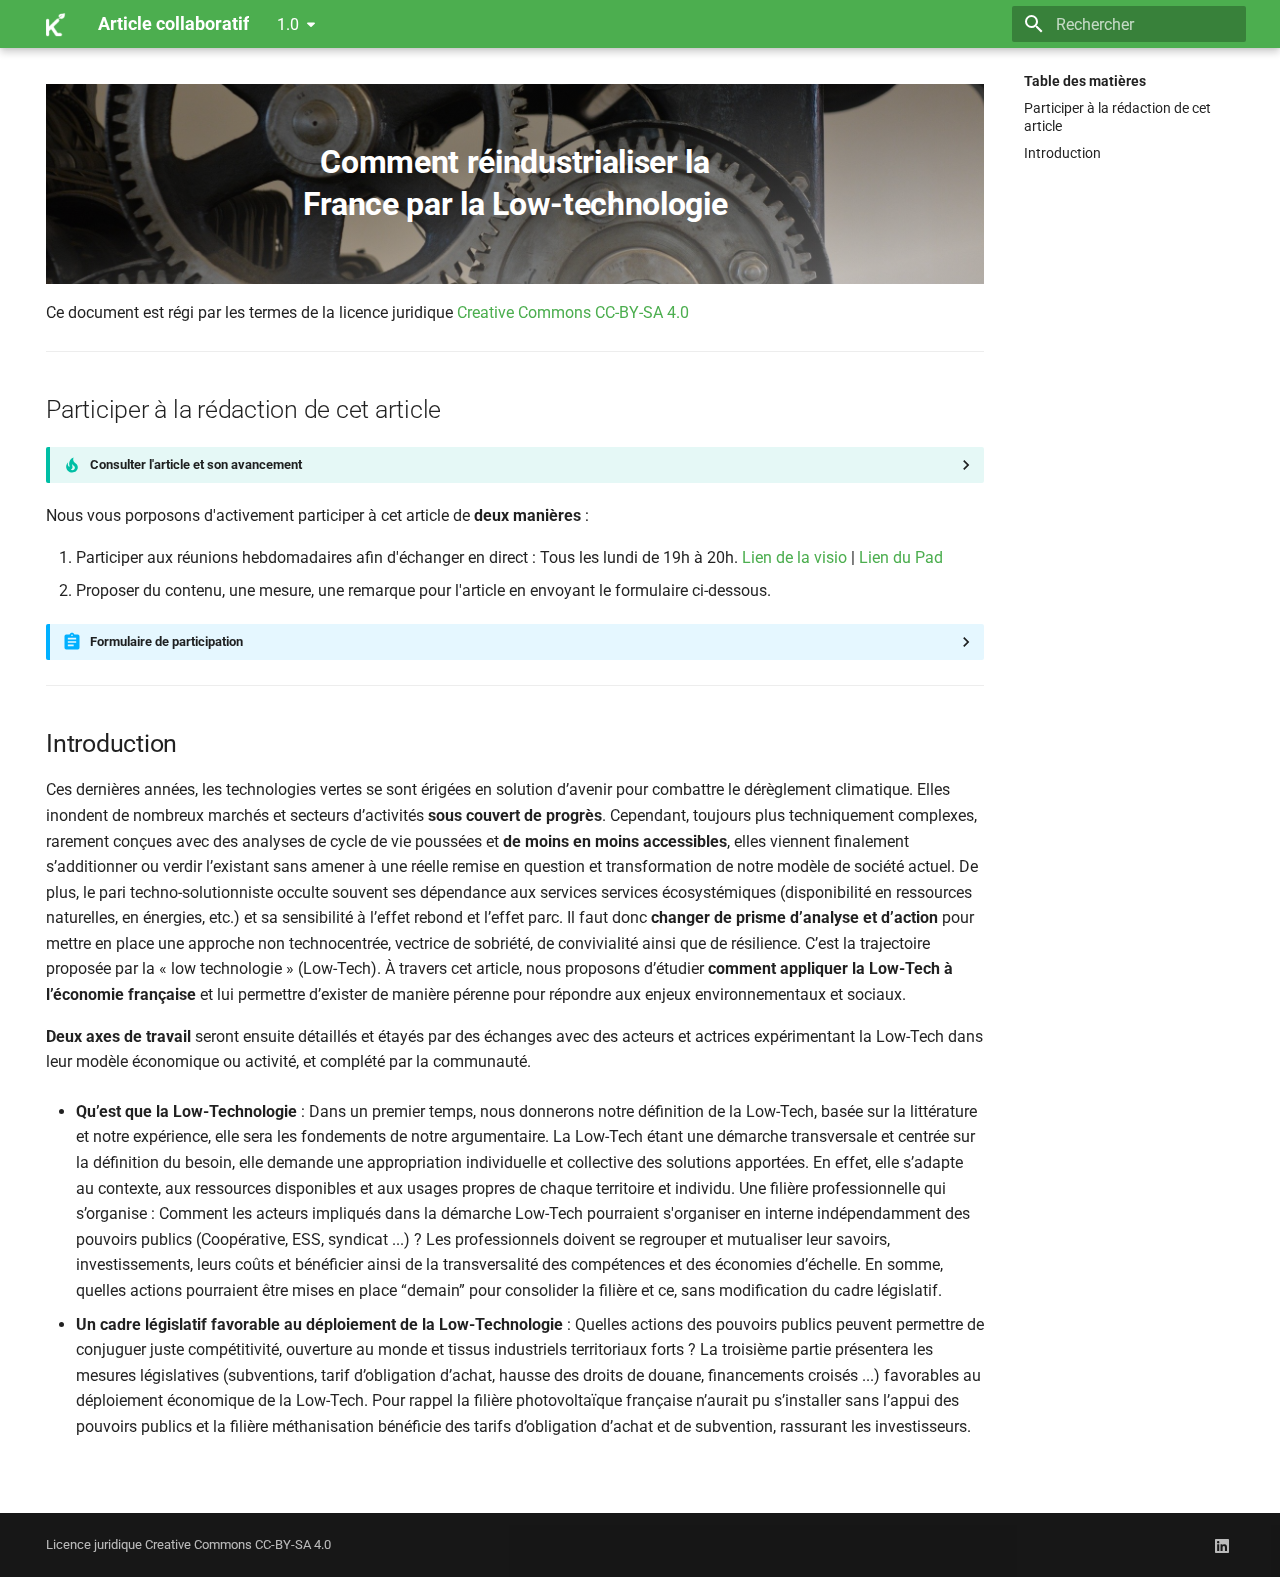
==== 1.0/index.html @ b2feeac0 "Deployed af29f4a to 1.0 with MkDocs 1.3.0 and mike 1.1.2" ====
<!doctype html>
<html lang="fr" class="no-js">
  <head>
    
      <meta charset="utf-8">
      <meta name="viewport" content="width=device-width,initial-scale=1">
      
        <meta name="description" content="(Description du site)">
      
      
        <meta name="author" content="Konsilion Ingénieres">
      
      
      <link rel="icon" href="https://konsilion.fr/wp/wp-content/uploads/2022/03/Logo_Konsilion_1.png">
      <meta name="generator" content="mkdocs-1.3.0, mkdocs-material-8.4.0">
    
    
      
        <title>Article collaboratif</title>
      
    
    
      <link rel="stylesheet" href="assets/stylesheets/main.69437709.min.css">
      
        
        <link rel="stylesheet" href="assets/stylesheets/palette.cbb835fc.min.css">
        
          
          
          <meta name="theme-color" content="#4cae4f">
        
      
      
    
    
    
      
        
        
        <link rel="preconnect" href="https://fonts.gstatic.com" crossorigin>
        <link rel="stylesheet" href="https://fonts.googleapis.com/css?family=Roboto:300,300i,400,400i,700,700i%7CRoboto+Mono:400,400i,700,700i&display=fallback">
        <style>:root{--md-text-font:"Roboto";--md-code-font:"Roboto Mono"}</style>
      
    
    
      <link rel="stylesheet" href="_css/extra.css">
    
    <script>__md_scope=new URL(".",location),__md_hash=e=>[...e].reduce((e,_)=>(e<<5)-e+_.charCodeAt(0),0),__md_get=(e,_=localStorage,t=__md_scope)=>JSON.parse(_.getItem(t.pathname+"."+e)),__md_set=(e,_,t=localStorage,a=__md_scope)=>{try{t.setItem(a.pathname+"."+e,JSON.stringify(_))}catch(e){}}</script>
    
      

    
    
  </head>
  
  
    
    
    
    
    
    <body dir="ltr" data-md-color-scheme="default" data-md-color-primary="green" data-md-color-accent="blue,">
  
    
    
    <input class="md-toggle" data-md-toggle="drawer" type="checkbox" id="__drawer" autocomplete="off">
    <input class="md-toggle" data-md-toggle="search" type="checkbox" id="__search" autocomplete="off">
    <label class="md-overlay" for="__drawer"></label>
    <div data-md-component="skip">
      
        
        <a href="#participer-a-la-redaction-de-cet-article" class="md-skip">
          Aller au contenu
        </a>
      
    </div>
    <div data-md-component="announce">
      
    </div>
    
      <div data-md-component="outdated" hidden>
        
      </div>
    
    
      

<header class="md-header" data-md-component="header">
  <nav class="md-header__inner md-grid" aria-label="En-tête">
    <a href="." title="Article collaboratif" class="md-header__button md-logo" aria-label="Article collaboratif" data-md-component="logo">
      
  <img src="logo.png" alt="logo">

    </a>
    <label class="md-header__button md-icon" for="__drawer">
      <svg xmlns="http://www.w3.org/2000/svg" viewBox="0 0 24 24"><path d="M3 6h18v2H3V6m0 5h18v2H3v-2m0 5h18v2H3v-2Z"/></svg>
    </label>
    <div class="md-header__title" data-md-component="header-title">
      <div class="md-header__ellipsis">
        <div class="md-header__topic">
          <span class="md-ellipsis">
            Article collaboratif
          </span>
        </div>
        <div class="md-header__topic" data-md-component="header-topic">
          <span class="md-ellipsis">
            
              Accueil
            
          </span>
        </div>
      </div>
    </div>
    
    
    
      <label class="md-header__button md-icon" for="__search">
        <svg xmlns="http://www.w3.org/2000/svg" viewBox="0 0 24 24"><path d="M9.5 3A6.5 6.5 0 0 1 16 9.5c0 1.61-.59 3.09-1.56 4.23l.27.27h.79l5 5-1.5 1.5-5-5v-.79l-.27-.27A6.516 6.516 0 0 1 9.5 16 6.5 6.5 0 0 1 3 9.5 6.5 6.5 0 0 1 9.5 3m0 2C7 5 5 7 5 9.5S7 14 9.5 14 14 12 14 9.5 12 5 9.5 5Z"/></svg>
      </label>
      <div class="md-search" data-md-component="search" role="dialog">
  <label class="md-search__overlay" for="__search"></label>
  <div class="md-search__inner" role="search">
    <form class="md-search__form" name="search">
      <input type="text" class="md-search__input" name="query" aria-label="Rechercher" placeholder="Rechercher" autocapitalize="off" autocorrect="off" autocomplete="off" spellcheck="false" data-md-component="search-query" required>
      <label class="md-search__icon md-icon" for="__search">
        <svg xmlns="http://www.w3.org/2000/svg" viewBox="0 0 24 24"><path d="M9.5 3A6.5 6.5 0 0 1 16 9.5c0 1.61-.59 3.09-1.56 4.23l.27.27h.79l5 5-1.5 1.5-5-5v-.79l-.27-.27A6.516 6.516 0 0 1 9.5 16 6.5 6.5 0 0 1 3 9.5 6.5 6.5 0 0 1 9.5 3m0 2C7 5 5 7 5 9.5S7 14 9.5 14 14 12 14 9.5 12 5 9.5 5Z"/></svg>
        <svg xmlns="http://www.w3.org/2000/svg" viewBox="0 0 24 24"><path d="M20 11v2H8l5.5 5.5-1.42 1.42L4.16 12l7.92-7.92L13.5 5.5 8 11h12Z"/></svg>
      </label>
      <nav class="md-search__options" aria-label="Search">
        
          <a href="javascript:void(0)" class="md-search__icon md-icon" aria-label="Share" data-clipboard data-clipboard-text="" data-md-component="search-share" tabindex="-1">
            <svg xmlns="http://www.w3.org/2000/svg" viewBox="0 0 24 24"><path d="M18 16.08c-.76 0-1.44.3-1.96.77L8.91 12.7c.05-.23.09-.46.09-.7 0-.24-.04-.47-.09-.7l7.05-4.11c.54.5 1.25.81 2.04.81a3 3 0 0 0 3-3 3 3 0 0 0-3-3 3 3 0 0 0-3 3c0 .24.04.47.09.7L8.04 9.81C7.5 9.31 6.79 9 6 9a3 3 0 0 0-3 3 3 3 0 0 0 3 3c.79 0 1.5-.31 2.04-.81l7.12 4.15c-.05.21-.08.43-.08.66 0 1.61 1.31 2.91 2.92 2.91 1.61 0 2.92-1.3 2.92-2.91A2.92 2.92 0 0 0 18 16.08Z"/></svg>
          </a>
        
        <button type="reset" class="md-search__icon md-icon" aria-label="Effacer" tabindex="-1">
          <svg xmlns="http://www.w3.org/2000/svg" viewBox="0 0 24 24"><path d="M19 6.41 17.59 5 12 10.59 6.41 5 5 6.41 10.59 12 5 17.59 6.41 19 12 13.41 17.59 19 19 17.59 13.41 12 19 6.41Z"/></svg>
        </button>
      </nav>
      
        <div class="md-search__suggest" data-md-component="search-suggest"></div>
      
    </form>
    <div class="md-search__output">
      <div class="md-search__scrollwrap" data-md-scrollfix>
        <div class="md-search-result" data-md-component="search-result">
          <div class="md-search-result__meta">
            Initialisation de la recherche
          </div>
          <ol class="md-search-result__list"></ol>
        </div>
      </div>
    </div>
  </div>
</div>
    
    
  </nav>
  
</header>
    
    <div class="md-container" data-md-component="container">
      
      
        
          
        
      
      <main class="md-main" data-md-component="main">
        <div class="md-main__inner md-grid">
          
            
              
                
              
              <div class="md-sidebar md-sidebar--primary" data-md-component="sidebar" data-md-type="navigation" hidden>
                <div class="md-sidebar__scrollwrap">
                  <div class="md-sidebar__inner">
                    


<nav class="md-nav md-nav--primary" aria-label="Navigation" data-md-level="0">
  <label class="md-nav__title" for="__drawer">
    <a href="." title="Article collaboratif" class="md-nav__button md-logo" aria-label="Article collaboratif" data-md-component="logo">
      
  <img src="logo.png" alt="logo">

    </a>
    Article collaboratif
  </label>
  
  <ul class="md-nav__list" data-md-scrollfix>
    
      
      
      

  
  
    
  
  
    <li class="md-nav__item md-nav__item--active">
      
      <input class="md-nav__toggle md-toggle" data-md-toggle="toc" type="checkbox" id="__toc">
      
      
      
        <label class="md-nav__link md-nav__link--active" for="__toc">
          Accueil
          <span class="md-nav__icon md-icon"></span>
        </label>
      
      <a href="." class="md-nav__link md-nav__link--active">
        Accueil
      </a>
      
        

<nav class="md-nav md-nav--secondary" aria-label="Table des matières">
  
  
  
  
    <label class="md-nav__title" for="__toc">
      <span class="md-nav__icon md-icon"></span>
      Table des matières
    </label>
    <ul class="md-nav__list" data-md-component="toc" data-md-scrollfix>
      
        <li class="md-nav__item">
  <a href="#participer-a-la-redaction-de-cet-article" class="md-nav__link">
    Participer à la rédaction de cet article
  </a>
  
</li>
      
        <li class="md-nav__item">
  <a href="#introduction" class="md-nav__link">
    Introduction
  </a>
  
</li>
      
    </ul>
  
</nav>
      
    </li>
  

    
  </ul>
</nav>
                  </div>
                </div>
              </div>
            
            
              
                
              
              <div class="md-sidebar md-sidebar--secondary" data-md-component="sidebar" data-md-type="toc" >
                <div class="md-sidebar__scrollwrap">
                  <div class="md-sidebar__inner">
                    

<nav class="md-nav md-nav--secondary" aria-label="Table des matières">
  
  
  
  
    <label class="md-nav__title" for="__toc">
      <span class="md-nav__icon md-icon"></span>
      Table des matières
    </label>
    <ul class="md-nav__list" data-md-component="toc" data-md-scrollfix>
      
        <li class="md-nav__item">
  <a href="#participer-a-la-redaction-de-cet-article" class="md-nav__link">
    Participer à la rédaction de cet article
  </a>
  
</li>
      
        <li class="md-nav__item">
  <a href="#introduction" class="md-nav__link">
    Introduction
  </a>
  
</li>
      
    </ul>
  
</nav>
                  </div>
                </div>
              </div>
            
          
          <div class="md-content" data-md-component="content">
            <article class="md-content__inner md-typeset">
              
                


<p><html></p>
<div class="banner">
  <div>
    <h1>Comment réindustrialiser la France par la Low-technologie</h1>
  </div>  
</div>
<p></html></p>
<p>Ce document est régi par les termes de la licence juridique <a href="https://creativecommons.org/licenses/by-sa/4.0/deed.fr">Creative Commons CC-BY-SA 4.0</a></p>
<hr />
<h2 id="participer-a-la-redaction-de-cet-article">Participer à la rédaction de cet article<a class="headerlink" href="#participer-a-la-redaction-de-cet-article" title="Permanent link">&para;</a></h2>
<details class="tip">
<summary>Consulter l'article et son avancement</summary>
<p><iframe width="100%" height="550" frameBorder="0" src="https://pad.lescommuns.org/s/ArticleCollaboratif_Low-tech" loading="lazy"></iframe></p>
</details>
<p>Nous vous porposons d'activement participer à cet article de <strong>deux manières</strong> :</p>
<ol>
<li>Participer aux réunions hebdomadaires afin d'échanger en direct : Tous les lundi de 19h à 20h. <a href="https://meet.jit.si/ReunionHebdomadaireLow-tech">Lien de la visio</a>  |  <a href="https://meet.jit.si/ReunionHebdomadaireLow-tech">Lien du Pad</a></li>
<li>Proposer du contenu, une mesure, une remarque pour l'article en envoyant le formulaire ci-dessous.</li>
</ol>
<details class="abstract">
<summary>Formulaire de participation</summary>
<p><html>
<head>
<link rel="stylesheet" href="../_css/index.css" />
</head></p>
<p><body>
<div class="container"> <br />
        <form id="survey-form" action="https://formspree.io/f/xnqrqwpo" method="POST"><br />
            <div class="form-group">
                <label id="name-label" for="name">
                    Prénom et NOM
                </label>
                <input type="text" name="name" id="name" class="form-control" placeholder=""/>
            </div>
            <div class="form-group">
                <label id="email-label" for="email">
                    Email *
                </label>
                <input type="email" name="email" id="email" class="form-control" placeholder="" required/>
            </div>
            <div class="form-group">
                <p>
                    Quel est le sujet de votre contact ? *
                </p>
                <select id="most-like" name="mostLike" class="form-control" required>
                    <option disabled selected value>
                        Liste des choix :
                    </option>
                    <option value="partie1">
                        Partie 1 - Constats et introduction
                    </option>
                    <option value="partie2">
                        Partie 2 - La low-technologie
                    </option>
                    <option value="partie3">
                        Partie 3 - Mesures legislatives
                    </option>
                    <option value="autre">
                        Autres
                    </option>
                </select>
            </div>
            <div class="form-group">
                <p>
                    Quel message à nous délivrer ? * 😀
                </p>
                <textarea id="comments" class="input-textarea" name="comment" placeholder="Écrire ici ..."></textarea>
            </div>
            <div class="form-group">
            <p>
                Accepter vous que vos données soient stockées et utilisées le temps de la rédaction de l'article, afin que l'on puisse vous répondre par exemple. Par la suite elles seront supprimées.
            </p>
            <label>
                <input name="user-recommend" value="definitely" type="radio" class="input-radio" checked />
                Oui
            </label>
            <label>
                <input name="user-recommend" value="maybe" type="radio" class="input-radio" />
                Oui, mais je ne souahite pas être contacté.
            </label>
        </div>
            <div class="form-group">
                <button type="submit" id="submit" class="submit-button">
                    Envoyer
                </button>
            </div>
        </form>
    </div>
    </body>
</html><br><br></p>
</details>
<hr />
<h2 id="introduction"><strong>Introduction</strong><a class="headerlink" href="#introduction" title="Permanent link">&para;</a></h2>
<p>Ces dernières années, les technologies vertes se sont érigées en solution d’avenir pour combattre le
dérèglement climatique. Elles inondent de nombreux marchés et secteurs d’activités <strong>sous couvert de progrès</strong>.
Cependant, toujours plus techniquement complexes, rarement conçues avec des analyses de cycle de vie
poussées et <strong>de moins en moins accessibles</strong>, elles viennent finalement s’additionner ou verdir l’existant sans
amener à une réelle remise en question et transformation de notre modèle de société actuel. De plus, le pari
techno-solutionniste occulte souvent ses dépendance aux services services écosystémiques (disponibilité en ressources naturelles, en
énergies, etc.) et sa sensibilité à l’effet rebond et l’effet parc.
Il faut donc <strong>changer de prisme d’analyse et d’action</strong> pour mettre en place une approche non
technocentrée, vectrice de sobriété, de convivialité ainsi que de résilience. C’est la trajectoire proposée par la
« low technologie » (Low-Tech). À travers cet article, nous proposons d’étudier <strong>comment appliquer la Low-Tech à
l’économie française</strong> et lui permettre d’exister de manière pérenne pour répondre aux enjeux environnementaux
et sociaux.</p>
<p><strong>Deux axes de travail</strong> seront ensuite détaillés et étayés par des échanges avec des acteurs et
actrices expérimentant la Low-Tech dans leur modèle économique ou activité, et complété par la communauté.</p>
<ul>
<li>
<p><strong>Qu’est que la Low-Technologie</strong> : Dans un premier temps, nous donnerons notre définition de la Low-Tech, basée
sur la littérature et notre expérience, elle sera les fondements de notre argumentaire. La Low-Tech étant une
démarche transversale et centrée sur la définition du besoin, elle demande une appropriation individuelle et
collective des solutions apportées. En effet, elle s’adapte au contexte, aux ressources disponibles et aux usages
propres de chaque territoire et individu. Une filière professionnelle qui s’organise : Comment les acteurs impliqués dans la démarche Low-Tech
pourraient s'organiser en interne indépendamment des pouvoirs publics (Coopérative, ESS, syndicat ...) ? Les
professionnels doivent se regrouper et mutualiser leur savoirs, investissements, leurs coûts et bénéficier ainsi
de la transversalité des compétences et des économies d’échelle. En somme, quelles actions pourraient être
mises en place “demain” pour consolider la filière et ce, sans modification du cadre législatif.</p>
</li>
<li>
<p><strong>Un cadre législatif favorable au déploiement de la Low-Technologie</strong> : Quelles actions des pouvoirs publics peuvent
permettre de conjuguer juste compétitivité, ouverture au monde et tissus industriels territoriaux forts ? La
troisième partie présentera les mesures législatives (subventions, tarif d’obligation d’achat, hausse des droits de
douane, financements croisés ...) favorables au déploiement économique de la Low-Tech. Pour rappel la filière
photovoltaïque française n’aurait pu s’installer sans l’appui des pouvoirs publics et la filière méthanisation
bénéficie des tarifs d’obligation d’achat et de subvention, rassurant les investisseurs.</p>
</li>
</ul>
<p><br></p>
<style>
  .md-content__button {
    display: none;
  }
</style>

<style>
.banner {
    /* The image used */
    background-image: linear-gradient(to top left, rgba(200,200,200, 0.4) 10%, rgba(0,0,0, 0.4) 60%), url(./images/Engrenage.jpg);
    height: 200px;
    background-size:cover;
    position: relative;
    background-position: center;
    background-repeat: no-repeat;
    display: flex;
    align-items: center;
    justify-content: center;
    padding: 0px;
  }

.banner h1{
    color: white;
    font-weight: bold;
    position: absolute;
    text-align: center;
    top: 50%;
    left: 50%;
    transform:translate(-50%,-50%);
}


.md-main__inner {
    display: flex;
    height: 100%;
    margin-top: 0rem;
    padding-top: 0rem;
}

</style>



  


              
            </article>
            
          </div>
        </div>
        
          <a href="#" class="md-top md-icon" data-md-component="top" hidden>
            <svg xmlns="http://www.w3.org/2000/svg" viewBox="0 0 24 24"><path d="M13 20h-2V8l-5.5 5.5-1.42-1.42L12 4.16l7.92 7.92-1.42 1.42L13 8v12Z"/></svg>
            Retour en haut de la page
          </a>
        
      </main>
      
        <footer class="md-footer">
  
  <div class="md-footer-meta md-typeset">
    <div class="md-footer-meta__inner md-grid">
      <div class="md-copyright">
  
    <div class="md-copyright__highlight">
      Licence juridique Creative Commons CC-BY-SA 4.0
    </div>
  
  
</div>
      
        <div class="md-social">
  
    
    
    <a href="https://www.linkedin.com/company/konsilion/" target="_blank" rel="noopener" title="Retrouvez-nous sur Linkedin" class="md-social__link">
      <svg xmlns="http://www.w3.org/2000/svg" viewBox="0 0 448 512"><!--! Font Awesome Free 6.1.2 by @fontawesome - https://fontawesome.com License - https://fontawesome.com/license/free (Icons: CC BY 4.0, Fonts: SIL OFL 1.1, Code: MIT License) Copyright 2022 Fonticons, Inc.--><path d="M416 32H31.9C14.3 32 0 46.5 0 64.3v383.4C0 465.5 14.3 480 31.9 480H416c17.6 0 32-14.5 32-32.3V64.3c0-17.8-14.4-32.3-32-32.3zM135.4 416H69V202.2h66.5V416zm-33.2-243c-21.3 0-38.5-17.3-38.5-38.5S80.9 96 102.2 96c21.2 0 38.5 17.3 38.5 38.5 0 21.3-17.2 38.5-38.5 38.5zm282.1 243h-66.4V312c0-24.8-.5-56.7-34.5-56.7-34.6 0-39.9 27-39.9 54.9V416h-66.4V202.2h63.7v29.2h.9c8.9-16.8 30.6-34.5 62.9-34.5 67.2 0 79.7 44.3 79.7 101.9V416z"/></svg>
    </a>
  
</div>
      
    </div>
  </div>
</footer>
      
    </div>
    <div class="md-dialog" data-md-component="dialog">
      <div class="md-dialog__inner md-typeset"></div>
    </div>
    
    <script id="__config" type="application/json">{"base": ".", "features": ["navigation.top", "navigation.indexes", "navigation.tracking", "search.highlight", "search.share", "search.suggest"], "search": "assets/javascripts/workers/search.ecf98df9.min.js", "translations": {"clipboard.copied": "Copi\u00e9 dans le presse-papier", "clipboard.copy": "Copier dans le presse-papier", "search.config.lang": "fr", "search.config.pipeline": "trimmer, stopWordFilter", "search.config.separator": "[\\s\\-]+", "search.placeholder": "Rechercher", "search.result.more.one": "1 de plus sur cette page", "search.result.more.other": "# de plus sur cette page", "search.result.none": "Aucun document trouv\u00e9", "search.result.one": "1 document trouv\u00e9", "search.result.other": "# documents trouv\u00e9s", "search.result.placeholder": "Taper pour d\u00e9marrer la recherche", "search.result.term.missing": "Non trouv\u00e9", "select.version.title": "S\u00e9lectionner la version"}, "version": {"javascript_dir": "js", "provider": "mike"}}</script>
    
    
      <script src="assets/javascripts/bundle.9c69f0bc.min.js"></script>
      
    
  </body>
</html>
---- 1.0/assets/stylesheets/main.69437709.min.css ----
@charset "UTF-8";html{-webkit-text-size-adjust:none;-moz-text-size-adjust:none;-ms-text-size-adjust:none;text-size-adjust:none;box-sizing:border-box}*,:after,:before{box-sizing:inherit}@media (prefers-reduced-motion){*,:after,:before{transition:none!important}}body{margin:0}a,button,input,label{-webkit-tap-highlight-color:transparent}a{color:inherit;text-decoration:none}hr{border:0;box-sizing:initial;display:block;height:.05rem;overflow:visible;padding:0}small{font-size:80%}sub,sup{line-height:1em}img{border-style:none}table{border-collapse:initial;border-spacing:0}td,th{font-weight:400;vertical-align:top}button{background:transparent;border:0;font-family:inherit;font-size:inherit;margin:0;padding:0}input{border:0;outline:none}:root,[data-md-color-scheme=default]{--md-default-fg-color:rgba(0,0,0,.87);--md-default-fg-color--light:rgba(0,0,0,.54);--md-default-fg-color--lighter:rgba(0,0,0,.32);--md-default-fg-color--lightest:rgba(0,0,0,.07);--md-default-bg-color:#fff;--md-default-bg-color--light:hsla(0,0%,100%,.7);--md-default-bg-color--lighter:hsla(0,0%,100%,.3);--md-default-bg-color--lightest:hsla(0,0%,100%,.12);--md-primary-fg-color:#4051b5;--md-primary-fg-color--light:#5d6cc0;--md-primary-fg-color--dark:#303fa1;--md-primary-bg-color:#fff;--md-primary-bg-color--light:hsla(0,0%,100%,.7);--md-accent-fg-color:#526cfe;--md-accent-fg-color--transparent:rgba(82,108,254,.1);--md-accent-bg-color:#fff;--md-accent-bg-color--light:hsla(0,0%,100%,.7);--md-code-fg-color:#36464e;--md-code-bg-color:#f5f5f5;--md-code-hl-color:rgba(255,255,0,.5);--md-code-hl-number-color:#d52a2a;--md-code-hl-special-color:#db1457;--md-code-hl-function-color:#a846b9;--md-code-hl-constant-color:#6e59d9;--md-code-hl-keyword-color:#3f6ec6;--md-code-hl-string-color:#1c7d4d;--md-code-hl-name-color:var(--md-code-fg-color);--md-code-hl-operator-color:var(--md-default-fg-color--light);--md-code-hl-punctuation-color:var(--md-default-fg-color--light);--md-code-hl-comment-color:var(--md-default-fg-color--light);--md-code-hl-generic-color:var(--md-default-fg-color--light);--md-code-hl-variable-color:var(--md-default-fg-color--light);--md-typeset-color:var(--md-default-fg-color);--md-typeset-a-color:var(--md-primary-fg-color);--md-typeset-mark-color:rgba(255,255,0,.5);--md-typeset-del-color:rgba(245,80,61,.15);--md-typeset-ins-color:rgba(11,213,112,.15);--md-typeset-kbd-color:#fafafa;--md-typeset-kbd-accent-color:#fff;--md-typeset-kbd-border-color:#b8b8b8;--md-typeset-table-color:rgba(0,0,0,.12);--md-admonition-fg-color:var(--md-default-fg-color);--md-admonition-bg-color:var(--md-default-bg-color);--md-footer-fg-color:#fff;--md-footer-fg-color--light:hsla(0,0%,100%,.7);--md-footer-fg-color--lighter:hsla(0,0%,100%,.3);--md-footer-bg-color:rgba(0,0,0,.87);--md-footer-bg-color--dark:rgba(0,0,0,.32);--md-shadow-z1:0 0.2rem 0.5rem rgba(0,0,0,.05),0 0 0.05rem rgba(0,0,0,.1);--md-shadow-z2:0 0.2rem 0.5rem rgba(0,0,0,.1),0 0 0.05rem rgba(0,0,0,.25);--md-shadow-z3:0 0.2rem 0.5rem rgba(0,0,0,.2),0 0 0.05rem rgba(0,0,0,.35)}.md-icon svg{fill:currentcolor;display:block;height:1.2rem;width:1.2rem}body{-webkit-font-smoothing:antialiased;-moz-osx-font-smoothing:grayscale;--md-text-font-family:var(--md-text-font,_),-apple-system,BlinkMacSystemFont,Helvetica,Arial,sans-serif;--md-code-font-family:var(--md-code-font,_),SFMono-Regular,Consolas,Menlo,monospace}body,input{font-feature-settings:"kern","liga";font-family:var(--md-text-font-family)}body,code,input,kbd,pre{color:var(--md-typeset-color)}code,kbd,pre{font-feature-settings:"kern";font-family:var(--md-code-font-family)}:root{--md-typeset-table-sort-icon:url('data:image/svg+xml;charset=utf-8,<svg xmlns="http://www.w3.org/2000/svg" viewBox="0 0 24 24"><path d="m18 21-4-4h3V7h-3l4-4 4 4h-3v10h3M2 19v-2h10v2M2 13v-2h7v2M2 7V5h4v2H2Z"/></svg>');--md-typeset-table-sort-icon--asc:url('data:image/svg+xml;charset=utf-8,<svg xmlns="http://www.w3.org/2000/svg" viewBox="0 0 24 24"><path d="M19 17h3l-4 4-4-4h3V3h2M2 17h10v2H2M6 5v2H2V5m0 6h7v2H2v-2Z"/></svg>');--md-typeset-table-sort-icon--desc:url('data:image/svg+xml;charset=utf-8,<svg xmlns="http://www.w3.org/2000/svg" viewBox="0 0 24 24"><path d="M19 7h3l-4-4-4 4h3v14h2M2 17h10v2H2M6 5v2H2V5m0 6h7v2H2v-2Z"/></svg>')}.md-typeset{-webkit-print-color-adjust:exact;color-adjust:exact;font-size:.8rem;line-height:1.6}@media print{.md-typeset{font-size:.68rem}}.md-typeset blockquote,.md-typeset dl,.md-typeset figure,.md-typeset ol,.md-typeset pre,.md-typeset ul{margin-bottom:1em;margin-top:1em}.md-typeset h1{color:var(--md-default-fg-color--light);font-size:2em;line-height:1.3;margin:0 0 1.25em}.md-typeset h1,.md-typeset h2{font-weight:300;letter-spacing:-.01em}.md-typeset h2{font-size:1.5625em;line-height:1.4;margin:1.6em 0 .64em}.md-typeset h3{font-size:1.25em;font-weight:400;letter-spacing:-.01em;line-height:1.5;margin:1.6em 0 .8em}.md-typeset h2+h3{margin-top:.8em}.md-typeset h4{font-weight:700;letter-spacing:-.01em;margin:1em 0}.md-typeset h5,.md-typeset h6{color:var(--md-default-fg-color--light);font-size:.8em;font-weight:700;letter-spacing:-.01em;margin:1.25em 0}.md-typeset h5{text-transform:uppercase}.md-typeset hr{border-bottom:.05rem solid var(--md-default-fg-color--lightest);display:flow-root;margin:1.5em 0}.md-typeset a{color:var(--md-typeset-a-color);word-break:break-word}.md-typeset a,.md-typeset a:before{transition:color 125ms}.md-typeset a:focus,.md-typeset a:hover{color:var(--md-accent-fg-color)}.md-typeset a:focus code,.md-typeset a:hover code{background-color:var(--md-accent-fg-color--transparent)}.md-typeset a code{color:currentcolor;transition:background-color 125ms}.md-typeset a.focus-visible{outline-color:var(--md-accent-fg-color);outline-offset:.2rem}.md-typeset code,.md-typeset kbd,.md-typeset pre{color:var(--md-code-fg-color);direction:ltr}@media print{.md-typeset code,.md-typeset kbd,.md-typeset pre{white-space:pre-wrap}}.md-typeset code{background-color:var(--md-code-bg-color);border-radius:.1rem;-webkit-box-decoration-break:clone;box-decoration-break:clone;font-size:.85em;padding:0 .2941176471em;word-break:break-word}.md-typeset code:not(.focus-visible){-webkit-tap-highlight-color:transparent;outline:none}.md-typeset pre{display:flow-root;line-height:1.4;position:relative}.md-typeset pre>code{-webkit-box-decoration-break:slice;box-decoration-break:slice;box-shadow:none;display:block;margin:0;outline-color:var(--md-accent-fg-color);overflow:auto;padding:.7720588235em 1.1764705882em;scrollbar-color:var(--md-default-fg-color--lighter) transparent;scrollbar-width:thin;touch-action:auto;word-break:normal}.md-typeset pre>code:hover{scrollbar-color:var(--md-accent-fg-color) transparent}.md-typeset pre>code::-webkit-scrollbar{height:.2rem;width:.2rem}.md-typeset pre>code::-webkit-scrollbar-thumb{background-color:var(--md-default-fg-color--lighter)}.md-typeset pre>code::-webkit-scrollbar-thumb:hover{background-color:var(--md-accent-fg-color)}.md-typeset kbd{background-color:var(--md-typeset-kbd-color);border-radius:.1rem;box-shadow:0 .1rem 0 .05rem var(--md-typeset-kbd-border-color),0 .1rem 0 var(--md-typeset-kbd-border-color),0 -.1rem .2rem var(--md-typeset-kbd-accent-color) inset;color:var(--md-default-fg-color);display:inline-block;font-size:.75em;padding:0 .6666666667em;vertical-align:text-top;word-break:break-word}.md-typeset mark{background-color:var(--md-typeset-mark-color);-webkit-box-decoration-break:clone;box-decoration-break:clone;color:inherit;word-break:break-word}.md-typeset abbr{border-bottom:.05rem dotted var(--md-default-fg-color--light);cursor:help;text-decoration:none}@media (hover:none){.md-typeset abbr{position:relative}.md-typeset abbr[title]:-webkit-any(:focus,:hover):after{background-color:var(--md-default-fg-color);border-radius:.1rem;box-shadow:var(--md-shadow-z3);color:var(--md-default-bg-color);content:attr(title);display:inline-block;font-size:.7rem;margin-top:2em;max-width:80%;min-width:-webkit-max-content;min-width:max-content;padding:.2rem .3rem;position:absolute;width:auto}.md-typeset abbr[title]:-moz-any(:focus,:hover):after{background-color:var(--md-default-fg-color);border-radius:.1rem;box-shadow:var(--md-shadow-z3);color:var(--md-default-bg-color);content:attr(title);display:inline-block;font-size:.7rem;margin-top:2em;max-width:80%;min-width:-moz-max-content;min-width:max-content;padding:.2rem .3rem;position:absolute;width:auto}[dir=ltr] .md-typeset abbr[title]:-webkit-any(:focus,:hover):after{left:0}[dir=ltr] .md-typeset abbr[title]:-moz-any(:focus,:hover):after{left:0}[dir=ltr] .md-typeset abbr[title]:is(:focus,:hover):after{left:0}[dir=rtl] .md-typeset abbr[title]:-webkit-any(:focus,:hover):after{right:0}[dir=rtl] .md-typeset abbr[title]:-moz-any(:focus,:hover):after{right:0}[dir=rtl] .md-typeset abbr[title]:is(:focus,:hover):after{right:0}.md-typeset abbr[title]:is(:focus,:hover):after{background-color:var(--md-default-fg-color);border-radius:.1rem;box-shadow:var(--md-shadow-z3);color:var(--md-default-bg-color);content:attr(title);display:inline-block;font-size:.7rem;margin-top:2em;max-width:80%;min-width:-webkit-max-content;min-width:-moz-max-content;min-width:max-content;padding:.2rem .3rem;position:absolute;width:auto}}.md-typeset small{opacity:.75}[dir=ltr] .md-typeset sub,[dir=ltr] .md-typeset sup{margin-left:.078125em}[dir=rtl] .md-typeset sub,[dir=rtl] .md-typeset sup{margin-right:.078125em}[dir=ltr] .md-typeset blockquote{padding-left:.6rem}[dir=rtl] .md-typeset blockquote{padding-right:.6rem}[dir=ltr] .md-typeset blockquote{border-left:.2rem solid var(--md-default-fg-color--lighter)}[dir=rtl] .md-typeset blockquote{border-right:.2rem solid var(--md-default-fg-color--lighter)}.md-typeset blockquote{color:var(--md-default-fg-color--light);margin-left:0;margin-right:0}.md-typeset ul{list-style-type:disc}[dir=ltr] .md-typeset ol,[dir=ltr] .md-typeset ul{margin-left:.625em}[dir=rtl] .md-typeset ol,[dir=rtl] .md-typeset ul{margin-right:.625em}.md-typeset ol,.md-typeset ul{padding:0}.md-typeset ol:not([hidden]),.md-typeset ul:not([hidden]){display:flow-root}.md-typeset ol ol,.md-typeset ul ol{list-style-type:lower-alpha}.md-typeset ol ol ol,.md-typeset ul ol ol{list-style-type:lower-roman}[dir=ltr] .md-typeset ol li,[dir=ltr] .md-typeset ul li{margin-left:1.25em}[dir=rtl] .md-typeset ol li,[dir=rtl] .md-typeset ul li{margin-right:1.25em}.md-typeset ol li,.md-typeset ul li{margin-bottom:.5em}.md-typeset ol li blockquote,.md-typeset ol li p,.md-typeset ul li blockquote,.md-typeset ul li p{margin:.5em 0}.md-typeset ol li:last-child,.md-typeset ul li:last-child{margin-bottom:0}.md-typeset ol li :-webkit-any(ul,ol),.md-typeset ul li :-webkit-any(ul,ol){margin-bottom:.5em;margin-top:.5em}.md-typeset ol li :-moz-any(ul,ol),.md-typeset ul li :-moz-any(ul,ol){margin-bottom:.5em;margin-top:.5em}[dir=ltr] .md-typeset ol li :-webkit-any(ul,ol),[dir=ltr] .md-typeset ul li :-webkit-any(ul,ol){margin-left:.625em}[dir=ltr] .md-typeset ol li :-moz-any(ul,ol),[dir=ltr] .md-typeset ul li :-moz-any(ul,ol){margin-left:.625em}[dir=ltr] .md-typeset ol li :is(ul,ol),[dir=ltr] .md-typeset ul li :is(ul,ol){margin-left:.625em}[dir=rtl] .md-typeset ol li :-webkit-any(ul,ol),[dir=rtl] .md-typeset ul li :-webkit-any(ul,ol){margin-right:.625em}[dir=rtl] .md-typeset ol li :-moz-any(ul,ol),[dir=rtl] .md-typeset ul li :-moz-any(ul,ol){margin-right:.625em}[dir=rtl] .md-typeset ol li :is(ul,ol),[dir=rtl] .md-typeset ul li :is(ul,ol){margin-right:.625em}.md-typeset ol li :is(ul,ol),.md-typeset ul li :is(ul,ol){margin-bottom:.5em;margin-top:.5em}[dir=ltr] .md-typeset dd{margin-left:1.875em}[dir=rtl] .md-typeset dd{margin-right:1.875em}.md-typeset dd{margin-bottom:1.5em;margin-top:1em}.md-typeset img,.md-typeset svg,.md-typeset video{height:auto;max-width:100%}.md-typeset img[align=left]{margin:1em 1em 1em 0}.md-typeset img[align=right]{margin:1em 0 1em 1em}.md-typeset img[align]:only-child{margin-top:0}.md-typeset img[src$="#gh-dark-mode-only"],.md-typeset img[src$="#only-dark"]{display:none}.md-typeset figure{display:flow-root;margin:1em auto;max-width:100%;text-align:center;width:-webkit-fit-content;width:-moz-fit-content;width:fit-content}.md-typeset figure img{display:block}.md-typeset figcaption{font-style:italic;margin:1em auto;max-width:24rem}.md-typeset iframe{max-width:100%}.md-typeset table:not([class]){background-color:var(--md-default-bg-color);border:.05rem solid var(--md-typeset-table-color);border-radius:.1rem;display:inline-block;font-size:.64rem;max-width:100%;overflow:auto;touch-action:auto}@media print{.md-typeset table:not([class]){display:table}}.md-typeset table:not([class])+*{margin-top:1.5em}.md-typeset table:not([class]) :-webkit-any(th,td)>:first-child{margin-top:0}.md-typeset table:not([class]) :-moz-any(th,td)>:first-child{margin-top:0}.md-typeset table:not([class]) :is(th,td)>:first-child{margin-top:0}.md-typeset table:not([class]) :-webkit-any(th,td)>:last-child{margin-bottom:0}.md-typeset table:not([class]) :-moz-any(th,td)>:last-child{margin-bottom:0}.md-typeset table:not([class]) :is(th,td)>:last-child{margin-bottom:0}.md-typeset table:not([class]) :-webkit-any(th,td):not([align]){text-align:left}.md-typeset table:not([class]) :-moz-any(th,td):not([align]){text-align:left}.md-typeset table:not([class]) :is(th,td):not([align]){text-align:left}[dir=rtl] .md-typeset table:not([class]) :-webkit-any(th,td):not([align]){text-align:right}[dir=rtl] .md-typeset table:not([class]) :-moz-any(th,td):not([align]){text-align:right}[dir=rtl] .md-typeset table:not([class]) :is(th,td):not([align]){text-align:right}.md-typeset table:not([class]) th{font-weight:700;min-width:5rem;padding:.9375em 1.25em;vertical-align:top}.md-typeset table:not([class]) th a{color:inherit}.md-typeset table:not([class]) td{border-top:.05rem solid var(--md-typeset-table-color);padding:.9375em 1.25em;vertical-align:top}.md-typeset table:not([class]) tbody tr{transition:background-color 125ms}.md-typeset table:not([class]) tbody tr:hover{background-color:rgba(0,0,0,.035);box-shadow:0 .05rem 0 var(--md-default-bg-color) inset}.md-typeset table:not([class]) a{word-break:normal}.md-typeset table th[role=columnheader]{cursor:pointer}[dir=ltr] .md-typeset table th[role=columnheader]:after{margin-left:.5em}[dir=rtl] .md-typeset table th[role=columnheader]:after{margin-right:.5em}.md-typeset table th[role=columnheader]:after{content:"";display:inline-block;height:1.2em;-webkit-mask-image:var(--md-typeset-table-sort-icon);mask-image:var(--md-typeset-table-sort-icon);-webkit-mask-repeat:no-repeat;mask-repeat:no-repeat;-webkit-mask-size:contain;mask-size:contain;transition:background-color 125ms;vertical-align:text-bottom;width:1.2em}.md-typeset table th[role=columnheader]:hover:after{background-color:var(--md-default-fg-color--lighter)}.md-typeset table th[role=columnheader][aria-sort=ascending]:after{background-color:var(--md-default-fg-color--light);-webkit-mask-image:var(--md-typeset-table-sort-icon--asc);mask-image:var(--md-typeset-table-sort-icon--asc)}.md-typeset table th[role=columnheader][aria-sort=descending]:after{background-color:var(--md-default-fg-color--light);-webkit-mask-image:var(--md-typeset-table-sort-icon--desc);mask-image:var(--md-typeset-table-sort-icon--desc)}.md-typeset__scrollwrap{margin:1em -.8rem;overflow-x:auto;touch-action:auto}.md-typeset__table{display:inline-block;margin-bottom:.5em;padding:0 .8rem}@media print{.md-typeset__table{display:block}}html .md-typeset__table table{display:table;margin:0;overflow:hidden;width:100%}@media screen and (max-width:44.9375em){.md-content__inner>pre{margin:1em -.8rem}.md-content__inner>pre code{border-radius:0}}.md-banner{background-color:var(--md-footer-bg-color);color:var(--md-footer-fg-color);overflow:auto}@media print{.md-banner{display:none}}.md-banner--warning{background:var(--md-typeset-mark-color);color:var(--md-default-fg-color)}.md-banner__inner{font-size:.7rem;margin:.6rem auto;padding:0 .8rem}.md-banner__button{color:inherit;cursor:pointer;float:right;transition:opacity .25s}.md-banner__button:hover{opacity:.7}html{font-size:125%;height:100%;overflow-x:hidden}@media screen and (min-width:100em){html{font-size:137.5%}}@media screen and (min-width:125em){html{font-size:150%}}body{background-color:var(--md-default-bg-color);display:flex;flex-direction:column;font-size:.5rem;min-height:100%;position:relative;width:100%}@media print{body{display:block}}@media screen and (max-width:59.9375em){body[data-md-scrolllock]{position:fixed}}.md-grid{margin-left:auto;margin-right:auto;max-width:61rem}.md-container{display:flex;flex-direction:column;flex-grow:1}@media print{.md-container{display:block}}.md-main{flex-grow:1}.md-main__inner{display:flex;height:100%;margin-top:1.5rem}.md-ellipsis{overflow:hidden;text-overflow:ellipsis;white-space:nowrap}.md-toggle{display:none}.md-option{height:0;opacity:0;position:absolute;width:0}.md-option:checked+label:not([hidden]){display:block}.md-option.focus-visible+label{outline-color:var(--md-accent-fg-color);outline-style:auto}.md-skip{background-color:var(--md-default-fg-color);border-radius:.1rem;color:var(--md-default-bg-color);font-size:.64rem;margin:.5rem;opacity:0;outline-color:var(--md-accent-fg-color);padding:.3rem .5rem;position:fixed;transform:translateY(.4rem);z-index:-1}.md-skip:focus{opacity:1;transform:translateY(0);transition:transform .25s cubic-bezier(.4,0,.2,1),opacity 175ms 75ms;z-index:10}@page{margin:25mm}:root{--md-clipboard-icon:url('data:image/svg+xml;charset=utf-8,<svg xmlns="http://www.w3.org/2000/svg" viewBox="0 0 24 24"><path d="M19 21H8V7h11m0-2H8a2 2 0 0 0-2 2v14a2 2 0 0 0 2 2h11a2 2 0 0 0 2-2V7a2 2 0 0 0-2-2m-3-4H4a2 2 0 0 0-2 2v14h2V3h12V1Z"/></svg>')}.md-clipboard{border-radius:.1rem;color:var(--md-default-fg-color--lightest);cursor:pointer;height:1.5em;outline-color:var(--md-accent-fg-color);outline-offset:.1rem;position:absolute;right:.5em;top:.5em;transition:color .25s;width:1.5em;z-index:1}@media print{.md-clipboard{display:none}}.md-clipboard:not(.focus-visible){-webkit-tap-highlight-color:transparent;outline:none}:hover>.md-clipboard{color:var(--md-default-fg-color--light)}.md-clipboard:-webkit-any(:focus,:hover){color:var(--md-accent-fg-color)}.md-clipboard:-moz-any(:focus,:hover){color:var(--md-accent-fg-color)}.md-clipboard:is(:focus,:hover){color:var(--md-accent-fg-color)}.md-clipboard:after{background-color:currentcolor;content:"";display:block;height:1.125em;margin:0 auto;-webkit-mask-image:var(--md-clipboard-icon);mask-image:var(--md-clipboard-icon);-webkit-mask-repeat:no-repeat;mask-repeat:no-repeat;-webkit-mask-size:contain;mask-size:contain;width:1.125em}.md-clipboard--inline{cursor:pointer}.md-clipboard--inline code{transition:color .25s,background-color .25s}.md-clipboard--inline:-webkit-any(:focus,:hover) code{background-color:var(--md-accent-fg-color--transparent);color:var(--md-accent-fg-color)}.md-clipboard--inline:-moz-any(:focus,:hover) code{background-color:var(--md-accent-fg-color--transparent);color:var(--md-accent-fg-color)}.md-clipboard--inline:is(:focus,:hover) code{background-color:var(--md-accent-fg-color--transparent);color:var(--md-accent-fg-color)}@-webkit-keyframes consent{0%{opacity:0;transform:translateY(100%)}to{opacity:1;transform:translateY(0)}}@keyframes consent{0%{opacity:0;transform:translateY(100%)}to{opacity:1;transform:translateY(0)}}@-webkit-keyframes overlay{0%{opacity:0}to{opacity:1}}@keyframes overlay{0%{opacity:0}to{opacity:1}}.md-consent__overlay{-webkit-animation:overlay .25s both;animation:overlay .25s both;-webkit-backdrop-filter:blur(.1rem);backdrop-filter:blur(.1rem);background-color:rgba(0,0,0,.54);height:100%;opacity:1;position:fixed;top:0;width:100%;z-index:5}.md-consent__inner{-webkit-animation:consent .5s cubic-bezier(.1,.7,.1,1) both;animation:consent .5s cubic-bezier(.1,.7,.1,1) both;background-color:var(--md-default-bg-color);border:0;border-radius:.1rem;bottom:0;box-shadow:0 0 .2rem rgba(0,0,0,.1),0 .2rem .4rem rgba(0,0,0,.2);max-height:100%;overflow:auto;padding:0;position:fixed;width:100%;z-index:5}.md-consent__form{padding:.8rem}.md-consent__settings{display:none;margin:1em 0}input:checked+.md-consent__settings{display:block}.md-consent__controls{margin-bottom:.8rem}.md-typeset .md-consent__controls .md-button{display:inline}@media screen and (max-width:44.9375em){.md-typeset .md-consent__controls .md-button{display:block;margin-top:.4rem;text-align:center;width:100%}}.md-consent label{cursor:pointer}.md-content{flex-grow:1;min-width:0}.md-content__inner{margin:0 .8rem 1.2rem;padding-top:.6rem}@media screen and (min-width:76.25em){[dir=ltr] .md-sidebar--primary:not([hidden])~.md-content>.md-content__inner{margin-left:1.2rem}[dir=ltr] .md-sidebar--secondary:not([hidden])~.md-content>.md-content__inner,[dir=rtl] .md-sidebar--primary:not([hidden])~.md-content>.md-content__inner{margin-right:1.2rem}[dir=rtl] .md-sidebar--secondary:not([hidden])~.md-content>.md-content__inner{margin-left:1.2rem}}.md-content__inner:before{content:"";display:block;height:.4rem}.md-content__inner>:last-child{margin-bottom:0}[dir=ltr] .md-content__button{margin-left:.4rem}[dir=rtl] .md-content__button{margin-right:.4rem}.md-content__button{float:right;margin:.4rem 0;padding:0}@media print{.md-content__button{display:none}}[dir=rtl] .md-content__button{float:left}.md-typeset .md-content__button{color:var(--md-default-fg-color--lighter)}.md-content__button svg{display:inline;vertical-align:top}[dir=rtl] .md-content__button svg{transform:scaleX(-1)}[dir=ltr] .md-dialog{right:.8rem}[dir=rtl] .md-dialog{left:.8rem}.md-dialog{background-color:var(--md-default-fg-color);border-radius:.1rem;bottom:.8rem;box-shadow:var(--md-shadow-z3);min-width:11.1rem;opacity:0;padding:.4rem .6rem;pointer-events:none;position:fixed;transform:translateY(100%);transition:transform 0ms .4s,opacity .4s;z-index:4}@media print{.md-dialog{display:none}}.md-dialog--active{opacity:1;pointer-events:auto;transform:translateY(0);transition:transform .4s cubic-bezier(.075,.85,.175,1),opacity .4s}.md-dialog__inner{color:var(--md-default-bg-color);font-size:.7rem}.md-feedback{margin:2em 0 1em;text-align:center}.md-feedback fieldset{border:none;margin:0;padding:0}.md-feedback__title{font-weight:700;margin:1em auto}.md-feedback__inner{position:relative}.md-feedback__list{align-content:baseline;display:flex;flex-wrap:wrap;justify-content:center;position:relative}.md-feedback__list:hover .md-icon:not(:disabled){color:var(--md-default-fg-color--lighter)}:disabled .md-feedback__list{min-height:1.8rem}.md-feedback__icon{color:var(--md-default-fg-color--light);cursor:pointer;flex-shrink:0;margin:0 .1rem;transition:color 125ms}.md-feedback__icon:not(:disabled).md-icon:hover{color:var(--md-accent-fg-color)}.md-feedback__icon:disabled{color:var(--md-default-fg-color--lightest);pointer-events:none}.md-feedback__note{opacity:0;position:relative;transform:translateY(.4rem);transition:transform .4s cubic-bezier(.1,.7,.1,1),opacity .15s}.md-feedback__note>*{margin:0 auto;max-width:16rem}:disabled .md-feedback__note{opacity:1;transform:translateY(0)}.md-footer{background-color:var(--md-footer-bg-color);color:var(--md-footer-fg-color)}@media print{.md-footer{display:none}}.md-footer__inner{justify-content:space-between;overflow:auto;padding:.2rem}.md-footer__inner:not([hidden]){display:flex}.md-footer__link{display:flex;flex-grow:0.01;outline-color:var(--md-accent-fg-color);overflow:hidden;padding-bottom:.4rem;padding-top:1.4rem;transition:opacity .25s}.md-footer__link:-webkit-any(:focus,:hover){opacity:.7}.md-footer__link:-moz-any(:focus,:hover){opacity:.7}.md-footer__link:is(:focus,:hover){opacity:.7}[dir=rtl] .md-footer__link svg{transform:scaleX(-1)}@media screen and (max-width:44.9375em){.md-footer__link--prev .md-footer__title{display:none}}[dir=ltr] .md-footer__link--next{margin-left:auto}[dir=rtl] .md-footer__link--next{margin-right:auto}.md-footer__link--next{text-align:right}[dir=rtl] .md-footer__link--next{text-align:left}.md-footer__title{flex-grow:1;font-size:.9rem;line-height:2.4rem;max-width:calc(100% - 2.4rem);padding:0 1rem;position:relative;white-space:nowrap}.md-footer__button{margin:.2rem;padding:.4rem}.md-footer__direction{font-size:.64rem;left:0;margin-top:-1rem;opacity:.7;padding:0 1rem;position:absolute;right:0}.md-footer-meta{background-color:var(--md-footer-bg-color--dark)}.md-footer-meta__inner{display:flex;flex-wrap:wrap;justify-content:space-between;padding:.2rem}html .md-footer-meta.md-typeset a{color:var(--md-footer-fg-color--light)}html .md-footer-meta.md-typeset a:-webkit-any(:focus,:hover){color:var(--md-footer-fg-color)}html .md-footer-meta.md-typeset a:-moz-any(:focus,:hover){color:var(--md-footer-fg-color)}html .md-footer-meta.md-typeset a:is(:focus,:hover){color:var(--md-footer-fg-color)}.md-copyright{color:var(--md-footer-fg-color--lighter);font-size:.64rem;margin:auto .6rem;padding:.4rem 0;width:100%}@media screen and (min-width:45em){.md-copyright{width:auto}}.md-copyright__highlight{color:var(--md-footer-fg-color--light)}.md-social{margin:0 .4rem;padding:.2rem 0 .6rem}@media screen and (min-width:45em){.md-social{padding:.6rem 0}}.md-social__link{display:inline-block;height:1.6rem;text-align:center;width:1.6rem}.md-social__link:before{line-height:1.9}.md-social__link svg{fill:currentcolor;max-height:.8rem;vertical-align:-25%}.md-typeset .md-button{border:.1rem solid;border-radius:.1rem;color:var(--md-primary-fg-color);cursor:pointer;display:inline-block;font-weight:700;padding:.625em 2em;transition:color 125ms,background-color 125ms,border-color 125ms}.md-typeset .md-button--primary{background-color:var(--md-primary-fg-color);border-color:var(--md-primary-fg-color);color:var(--md-primary-bg-color)}.md-typeset .md-button:-webkit-any(:focus,:hover){background-color:var(--md-accent-fg-color);border-color:var(--md-accent-fg-color);color:var(--md-accent-bg-color)}.md-typeset .md-button:-moz-any(:focus,:hover){background-color:var(--md-accent-fg-color);border-color:var(--md-accent-fg-color);color:var(--md-accent-bg-color)}.md-typeset .md-button:is(:focus,:hover){background-color:var(--md-accent-fg-color);border-color:var(--md-accent-fg-color);color:var(--md-accent-bg-color)}[dir=ltr] .md-typeset .md-input{border-top-left-radius:.1rem}[dir=ltr] .md-typeset .md-input,[dir=rtl] .md-typeset .md-input{border-top-right-radius:.1rem}[dir=rtl] .md-typeset .md-input{border-top-left-radius:.1rem}.md-typeset .md-input{border-bottom:.1rem solid var(--md-default-fg-color--lighter);box-shadow:var(--md-shadow-z1);font-size:.8rem;height:1.8rem;padding:0 .6rem;transition:border .25s,box-shadow .25s}.md-typeset .md-input:-webkit-any(:focus,:hover){border-bottom-color:var(--md-accent-fg-color);box-shadow:var(--md-shadow-z2)}.md-typeset .md-input:-moz-any(:focus,:hover){border-bottom-color:var(--md-accent-fg-color);box-shadow:var(--md-shadow-z2)}.md-typeset .md-input:is(:focus,:hover){border-bottom-color:var(--md-accent-fg-color);box-shadow:var(--md-shadow-z2)}.md-typeset .md-input--stretch{width:100%}.md-header{background-color:var(--md-primary-fg-color);box-shadow:0 0 .2rem transparent,0 .2rem .4rem transparent;color:var(--md-primary-bg-color);display:block;left:0;position:-webkit-sticky;position:sticky;right:0;top:0;z-index:4}@media print{.md-header{display:none}}.md-header[hidden]{transform:translateY(-100%);transition:transform .25s cubic-bezier(.8,0,.6,1),box-shadow .25s}.md-header--shadow{box-shadow:0 0 .2rem rgba(0,0,0,.1),0 .2rem .4rem rgba(0,0,0,.2);transition:transform .25s cubic-bezier(.1,.7,.1,1),box-shadow .25s}.md-header__inner{align-items:center;display:flex;padding:0 .2rem}.md-header__button{color:currentcolor;cursor:pointer;margin:.2rem;outline-color:var(--md-accent-fg-color);padding:.4rem;position:relative;transition:opacity .25s;vertical-align:middle;z-index:1}.md-header__button:hover{opacity:.7}.md-header__button:not([hidden]){display:inline-block}.md-header__button:not(.focus-visible){-webkit-tap-highlight-color:transparent;outline:none}.md-header__button.md-logo{margin:.2rem;padding:.4rem}@media screen and (max-width:76.1875em){.md-header__button.md-logo{display:none}}.md-header__button.md-logo :-webkit-any(img,svg){fill:currentcolor;display:block;height:1.2rem;width:auto}.md-header__button.md-logo :-moz-any(img,svg){fill:currentcolor;display:block;height:1.2rem;width:auto}.md-header__button.md-logo :is(img,svg){fill:currentcolor;display:block;height:1.2rem;width:auto}@media screen and (min-width:60em){.md-header__button[for=__search]{display:none}}.no-js .md-header__button[for=__search]{display:none}[dir=rtl] .md-header__button[for=__search] svg{transform:scaleX(-1)}@media screen and (min-width:76.25em){.md-header__button[for=__drawer]{display:none}}.md-header__topic{display:flex;max-width:100%;position:absolute;transition:transform .4s cubic-bezier(.1,.7,.1,1),opacity .15s;white-space:nowrap}.md-header__topic+.md-header__topic{opacity:0;pointer-events:none;transform:translateX(1.25rem);transition:transform .4s cubic-bezier(1,.7,.1,.1),opacity .15s;z-index:-1}[dir=rtl] .md-header__topic+.md-header__topic{transform:translateX(-1.25rem)}.md-header__topic:first-child{font-weight:700}[dir=ltr] .md-header__title{margin-right:.4rem}[dir=rtl] .md-header__title{margin-left:.4rem}[dir=ltr] .md-header__title{margin-left:1rem}[dir=rtl] .md-header__title{margin-right:1rem}.md-header__title{flex-grow:1;font-size:.9rem;height:2.4rem;line-height:2.4rem}.md-header__title--active .md-header__topic{opacity:0;pointer-events:none;transform:translateX(-1.25rem);transition:transform .4s cubic-bezier(1,.7,.1,.1),opacity .15s;z-index:-1}[dir=rtl] .md-header__title--active .md-header__topic{transform:translateX(1.25rem)}.md-header__title--active .md-header__topic+.md-header__topic{opacity:1;pointer-events:auto;transform:translateX(0);transition:transform .4s cubic-bezier(.1,.7,.1,1),opacity .15s;z-index:0}.md-header__title>.md-header__ellipsis{height:100%;position:relative;width:100%}.md-header__option{display:flex;flex-shrink:0;max-width:100%;transition:max-width 0ms .25s,opacity .25s .25s;white-space:nowrap}[data-md-toggle=search]:checked~.md-header .md-header__option{max-width:0;opacity:0;transition:max-width 0ms,opacity 0ms}.md-header__source{display:none}@media screen and (min-width:60em){[dir=ltr] .md-header__source{margin-left:1rem}[dir=rtl] .md-header__source{margin-right:1rem}.md-header__source{display:block;max-width:11.7rem;width:11.7rem}}@media screen and (min-width:76.25em){[dir=ltr] .md-header__source{margin-left:1.4rem}[dir=rtl] .md-header__source{margin-right:1.4rem}}:root{--md-nav-icon--prev:url('data:image/svg+xml;charset=utf-8,<svg xmlns="http://www.w3.org/2000/svg" viewBox="0 0 24 24"><path d="M20 11v2H8l5.5 5.5-1.42 1.42L4.16 12l7.92-7.92L13.5 5.5 8 11h12Z"/></svg>');--md-nav-icon--next:url('data:image/svg+xml;charset=utf-8,<svg xmlns="http://www.w3.org/2000/svg" viewBox="0 0 24 24"><path d="M8.59 16.58 13.17 12 8.59 7.41 10 6l6 6-6 6-1.41-1.42Z"/></svg>');--md-toc-icon:url('data:image/svg+xml;charset=utf-8,<svg xmlns="http://www.w3.org/2000/svg" viewBox="0 0 24 24"><path d="M3 9h14V7H3v2m0 4h14v-2H3v2m0 4h14v-2H3v2m16 0h2v-2h-2v2m0-10v2h2V7h-2m0 6h2v-2h-2v2Z"/></svg>')}.md-nav{font-size:.7rem;line-height:1.3}.md-nav__title{display:block;font-weight:700;overflow:hidden;padding:0 .6rem;text-overflow:ellipsis}.md-nav__title .md-nav__button{display:none}.md-nav__title .md-nav__button img{height:100%;width:auto}.md-nav__title .md-nav__button.md-logo :-webkit-any(img,svg){fill:currentcolor;display:block;height:2.4rem;max-width:100%;object-fit:contain;width:auto}.md-nav__title .md-nav__button.md-logo :-moz-any(img,svg){fill:currentcolor;display:block;height:2.4rem;max-width:100%;object-fit:contain;width:auto}.md-nav__title .md-nav__button.md-logo :is(img,svg){fill:currentcolor;display:block;height:2.4rem;max-width:100%;object-fit:contain;width:auto}.md-nav__list{list-style:none;margin:0;padding:0}.md-nav__item{padding:0 .6rem}[dir=ltr] .md-nav__item .md-nav__item{padding-right:0}[dir=rtl] .md-nav__item .md-nav__item{padding-left:0}.md-nav__link{align-items:center;cursor:pointer;display:flex;justify-content:space-between;margin-top:.625em;overflow:hidden;scroll-snap-align:start;text-overflow:ellipsis;transition:color 125ms}.md-nav__link--passed{color:var(--md-default-fg-color--light)}.md-nav__item .md-nav__link--active{color:var(--md-typeset-a-color)}.md-nav__item .md-nav__link--index [href]{width:100%}.md-nav__link:-webkit-any(:focus,:hover){color:var(--md-accent-fg-color)}.md-nav__link:-moz-any(:focus,:hover){color:var(--md-accent-fg-color)}.md-nav__link:is(:focus,:hover){color:var(--md-accent-fg-color)}.md-nav__link.focus-visible{outline-color:var(--md-accent-fg-color);outline-offset:.2rem}.md-nav--primary .md-nav__link[for=__toc]{display:none}.md-nav--primary .md-nav__link[for=__toc] .md-icon:after{background-color:currentcolor;display:block;height:100%;-webkit-mask-image:var(--md-toc-icon);mask-image:var(--md-toc-icon);width:100%}.md-nav--primary .md-nav__link[for=__toc]~.md-nav{display:none}.md-nav__link>*{cursor:pointer;display:flex}.md-nav__icon{flex-shrink:0}.md-nav__source{display:none}@media screen and (max-width:76.1875em){.md-nav--primary,.md-nav--primary .md-nav{background-color:var(--md-default-bg-color);display:flex;flex-direction:column;height:100%;left:0;position:absolute;right:0;top:0;z-index:1}.md-nav--primary :-webkit-any(.md-nav__title,.md-nav__item){font-size:.8rem;line-height:1.5}.md-nav--primary :-moz-any(.md-nav__title,.md-nav__item){font-size:.8rem;line-height:1.5}.md-nav--primary :is(.md-nav__title,.md-nav__item){font-size:.8rem;line-height:1.5}.md-nav--primary .md-nav__title{background-color:var(--md-default-fg-color--lightest);color:var(--md-default-fg-color--light);cursor:pointer;height:5.6rem;line-height:2.4rem;padding:3rem .8rem .2rem;position:relative;white-space:nowrap}[dir=ltr] .md-nav--primary .md-nav__title .md-nav__icon{left:.4rem}[dir=rtl] .md-nav--primary .md-nav__title .md-nav__icon{right:.4rem}.md-nav--primary .md-nav__title .md-nav__icon{display:block;height:1.2rem;margin:.2rem;position:absolute;top:.4rem;width:1.2rem}.md-nav--primary .md-nav__title .md-nav__icon:after{background-color:currentcolor;content:"";display:block;height:100%;-webkit-mask-image:var(--md-nav-icon--prev);mask-image:var(--md-nav-icon--prev);-webkit-mask-repeat:no-repeat;mask-repeat:no-repeat;-webkit-mask-size:contain;mask-size:contain;width:100%}.md-nav--primary .md-nav__title~.md-nav__list{background-color:var(--md-default-bg-color);box-shadow:0 .05rem 0 var(--md-default-fg-color--lightest) inset;overflow-y:auto;-ms-scroll-snap-type:y mandatory;scroll-snap-type:y mandatory;touch-action:pan-y}.md-nav--primary .md-nav__title~.md-nav__list>:first-child{border-top:0}.md-nav--primary .md-nav__title[for=__drawer]{background-color:var(--md-primary-fg-color);color:var(--md-primary-bg-color);font-weight:700}.md-nav--primary .md-nav__title .md-logo{display:block;left:.2rem;margin:.2rem;padding:.4rem;position:absolute;right:.2rem;top:.2rem}.md-nav--primary .md-nav__list{flex:1}.md-nav--primary .md-nav__item{border-top:.05rem solid var(--md-default-fg-color--lightest);padding:0}.md-nav--primary .md-nav__item--active>.md-nav__link{color:var(--md-typeset-a-color)}.md-nav--primary .md-nav__item--active>.md-nav__link:-webkit-any(:focus,:hover){color:var(--md-accent-fg-color)}.md-nav--primary .md-nav__item--active>.md-nav__link:-moz-any(:focus,:hover){color:var(--md-accent-fg-color)}.md-nav--primary .md-nav__item--active>.md-nav__link:is(:focus,:hover){color:var(--md-accent-fg-color)}.md-nav--primary .md-nav__link{margin-top:0;padding:.6rem .8rem}[dir=ltr] .md-nav--primary .md-nav__link .md-nav__icon{margin-right:-.2rem}[dir=rtl] .md-nav--primary .md-nav__link .md-nav__icon{margin-left:-.2rem}.md-nav--primary .md-nav__link .md-nav__icon{font-size:1.2rem;height:1.2rem;width:1.2rem}.md-nav--primary .md-nav__link .md-nav__icon:after{background-color:currentcolor;content:"";display:block;height:100%;-webkit-mask-image:var(--md-nav-icon--next);mask-image:var(--md-nav-icon--next);-webkit-mask-repeat:no-repeat;mask-repeat:no-repeat;-webkit-mask-size:contain;mask-size:contain;width:100%}[dir=rtl] .md-nav--primary .md-nav__icon:after{transform:scale(-1)}.md-nav--primary .md-nav--secondary .md-nav{background-color:initial;position:static}[dir=ltr] .md-nav--primary .md-nav--secondary .md-nav .md-nav__link{padding-left:1.4rem}[dir=rtl] .md-nav--primary .md-nav--secondary .md-nav .md-nav__link{padding-right:1.4rem}[dir=ltr] .md-nav--primary .md-nav--secondary .md-nav .md-nav .md-nav__link{padding-left:2rem}[dir=rtl] .md-nav--primary .md-nav--secondary .md-nav .md-nav .md-nav__link{padding-right:2rem}[dir=ltr] .md-nav--primary .md-nav--secondary .md-nav .md-nav .md-nav .md-nav__link{padding-left:2.6rem}[dir=rtl] .md-nav--primary .md-nav--secondary .md-nav .md-nav .md-nav .md-nav__link{padding-right:2.6rem}[dir=ltr] .md-nav--primary .md-nav--secondary .md-nav .md-nav .md-nav .md-nav .md-nav__link{padding-left:3.2rem}[dir=rtl] .md-nav--primary .md-nav--secondary .md-nav .md-nav .md-nav .md-nav .md-nav__link{padding-right:3.2rem}.md-nav--secondary{background-color:initial}.md-nav__toggle~.md-nav{display:flex;opacity:0;transform:translateX(100%);transition:transform .25s cubic-bezier(.8,0,.6,1),opacity 125ms 50ms}[dir=rtl] .md-nav__toggle~.md-nav{transform:translateX(-100%)}.md-nav__toggle:checked~.md-nav{opacity:1;transform:translateX(0);transition:transform .25s cubic-bezier(.4,0,.2,1),opacity 125ms 125ms}.md-nav__toggle:checked~.md-nav>.md-nav__list{-webkit-backface-visibility:hidden;backface-visibility:hidden}}@media screen and (max-width:59.9375em){.md-nav--primary .md-nav__link[for=__toc]{display:flex}.md-nav--primary .md-nav__link[for=__toc] .md-icon:after{content:""}.md-nav--primary .md-nav__link[for=__toc]+.md-nav__link{display:none}.md-nav--primary .md-nav__link[for=__toc]~.md-nav{display:flex}.md-nav__source{background-color:var(--md-primary-fg-color--dark);color:var(--md-primary-bg-color);display:block;padding:0 .2rem}}@media screen and (min-width:60em) and (max-width:76.1875em){.md-nav--integrated .md-nav__link[for=__toc]{display:flex}.md-nav--integrated .md-nav__link[for=__toc] .md-icon:after{content:""}.md-nav--integrated .md-nav__link[for=__toc]+.md-nav__link{display:none}.md-nav--integrated .md-nav__link[for=__toc]~.md-nav{display:flex}}@media screen and (min-width:60em){.md-nav--secondary .md-nav__title[for=__toc]{scroll-snap-align:start}.md-nav--secondary .md-nav__title .md-nav__icon{display:none}}@media screen and (min-width:76.25em){.md-nav{transition:max-height .25s cubic-bezier(.86,0,.07,1)}.md-nav--primary .md-nav__title[for=__drawer]{scroll-snap-align:start}.md-nav--primary .md-nav__title .md-nav__icon,.md-nav__toggle~.md-nav{display:none}.md-nav__toggle:-webkit-any(:checked,:indeterminate)~.md-nav{display:block}.md-nav__toggle:-moz-any(:checked,:indeterminate)~.md-nav{display:block}.md-nav__toggle:is(:checked,:indeterminate)~.md-nav{display:block}.md-nav__item--nested>.md-nav>.md-nav__title{display:none}.md-nav__item--section{display:block;margin:1.25em 0}.md-nav__item--section:last-child{margin-bottom:0}.md-nav__item--section>.md-nav__link{font-weight:700;pointer-events:none}.md-nav__item--section>.md-nav__link--index [href]{pointer-events:auto}.md-nav__item--section>.md-nav__link .md-nav__icon{display:none}.md-nav__item--section>.md-nav{display:block}.md-nav__item--section>.md-nav>.md-nav__list>.md-nav__item{padding:0}.md-nav__icon{border-radius:100%;float:right;height:.9rem;transition:background-color .25s,transform .25s;width:.9rem}[dir=rtl] .md-nav__icon{float:left;transform:rotate(180deg)}.md-nav__icon:hover{background-color:var(--md-accent-fg-color--transparent)}.md-nav__icon:after{background-color:currentcolor;content:"";display:inline-block;height:100%;-webkit-mask-image:var(--md-nav-icon--next);mask-image:var(--md-nav-icon--next);-webkit-mask-repeat:no-repeat;mask-repeat:no-repeat;-webkit-mask-size:contain;mask-size:contain;vertical-align:-.1rem;width:100%}.md-nav__item--nested .md-nav__toggle:checked~.md-nav__link .md-nav__icon,.md-nav__item--nested .md-nav__toggle:indeterminate~.md-nav__link .md-nav__icon{transform:rotate(90deg)}.md-nav--lifted>.md-nav__list>.md-nav__item,.md-nav--lifted>.md-nav__list>.md-nav__item--nested,.md-nav--lifted>.md-nav__title{display:none}.md-nav--lifted>.md-nav__list>.md-nav__item--active{display:block;padding:0}.md-nav--lifted>.md-nav__list>.md-nav__item--active>.md-nav__link{font-weight:700;margin-top:0;padding:0 .6rem;pointer-events:none}.md-nav--lifted>.md-nav__list>.md-nav__item--active>.md-nav__link--index [href]{pointer-events:auto}.md-nav--lifted>.md-nav__list>.md-nav__item--active>.md-nav__link .md-nav__icon{display:none}.md-nav--lifted .md-nav[data-md-level="1"]{display:block}[dir=ltr] .md-nav--lifted .md-nav[data-md-level="1"]>.md-nav__list>.md-nav__item{padding-right:.6rem}[dir=rtl] .md-nav--lifted .md-nav[data-md-level="1"]>.md-nav__list>.md-nav__item{padding-left:.6rem}.md-nav--integrated>.md-nav__list>.md-nav__item--active:not(.md-nav__item--nested){padding:0 .6rem}.md-nav--integrated>.md-nav__list>.md-nav__item--active:not(.md-nav__item--nested)>.md-nav__link{padding:0}[dir=ltr] .md-nav--integrated>.md-nav__list>.md-nav__item--active .md-nav--secondary{border-left:.05rem solid var(--md-primary-fg-color)}[dir=rtl] .md-nav--integrated>.md-nav__list>.md-nav__item--active .md-nav--secondary{border-right:.05rem solid var(--md-primary-fg-color)}.md-nav--integrated>.md-nav__list>.md-nav__item--active .md-nav--secondary{display:block;margin-bottom:1.25em}.md-nav--integrated>.md-nav__list>.md-nav__item--active .md-nav--secondary>.md-nav__title{display:none}}:root{--md-search-result-icon:url('data:image/svg+xml;charset=utf-8,<svg xmlns="http://www.w3.org/2000/svg" viewBox="0 0 24 24"><path d="M14 2H6a2 2 0 0 0-2 2v16a2 2 0 0 0 2 2h7c-.41-.25-.8-.56-1.14-.9-.33-.33-.61-.7-.86-1.1H6V4h7v5h5v1.18c.71.16 1.39.43 2 .82V8l-6-6m6.31 16.9c1.33-2.11.69-4.9-1.4-6.22-2.11-1.33-4.91-.68-6.22 1.4-1.34 2.11-.69 4.89 1.4 6.22 1.46.93 3.32.93 4.79.02L22 23.39 23.39 22l-3.08-3.1m-3.81.1a2.5 2.5 0 0 1-2.5-2.5 2.5 2.5 0 0 1 2.5-2.5 2.5 2.5 0 0 1 2.5 2.5 2.5 2.5 0 0 1-2.5 2.5Z"/></svg>')}.md-search{position:relative}@media screen and (min-width:60em){.md-search{padding:.2rem 0}}.no-js .md-search{display:none}.md-search__overlay{opacity:0;z-index:1}@media screen and (max-width:59.9375em){[dir=ltr] .md-search__overlay{left:-2.2rem}[dir=rtl] .md-search__overlay{right:-2.2rem}.md-search__overlay{background-color:var(--md-default-bg-color);border-radius:1rem;height:2rem;overflow:hidden;pointer-events:none;position:absolute;top:-1rem;transform-origin:center;transition:transform .3s .1s,opacity .2s .2s;width:2rem}[data-md-toggle=search]:checked~.md-header .md-search__overlay{opacity:1;transition:transform .4s,opacity .1s}}@media screen and (min-width:60em){[dir=ltr] .md-search__overlay{left:0}[dir=rtl] .md-search__overlay{right:0}.md-search__overlay{background-color:rgba(0,0,0,.54);cursor:pointer;height:0;position:fixed;top:0;transition:width 0ms .25s,height 0ms .25s,opacity .25s;width:0}[data-md-toggle=search]:checked~.md-header .md-search__overlay{height:200vh;opacity:1;transition:width 0ms,height 0ms,opacity .25s;width:100%}}@media screen and (max-width:29.9375em){[data-md-toggle=search]:checked~.md-header .md-search__overlay{transform:scale(45)}}@media screen and (min-width:30em) and (max-width:44.9375em){[data-md-toggle=search]:checked~.md-header .md-search__overlay{transform:scale(60)}}@media screen and (min-width:45em) and (max-width:59.9375em){[data-md-toggle=search]:checked~.md-header .md-search__overlay{transform:scale(75)}}.md-search__inner{-webkit-backface-visibility:hidden;backface-visibility:hidden}@media screen and (max-width:59.9375em){[dir=ltr] .md-search__inner{left:0}[dir=rtl] .md-search__inner{right:0}.md-search__inner{height:0;opacity:0;overflow:hidden;position:fixed;top:0;transform:translateX(5%);transition:width 0ms .3s,height 0ms .3s,transform .15s cubic-bezier(.4,0,.2,1) .15s,opacity .15s .15s;width:0;z-index:2}[dir=rtl] .md-search__inner{transform:translateX(-5%)}[data-md-toggle=search]:checked~.md-header .md-search__inner{height:100%;opacity:1;transform:translateX(0);transition:width 0ms 0ms,height 0ms 0ms,transform .15s cubic-bezier(.1,.7,.1,1) .15s,opacity .15s .15s;width:100%}}@media screen and (min-width:60em){.md-search__inner{float:right;padding:.1rem 0;position:relative;transition:width .25s cubic-bezier(.1,.7,.1,1);width:11.7rem}[dir=rtl] .md-search__inner{float:left}}@media screen and (min-width:60em) and (max-width:76.1875em){[data-md-toggle=search]:checked~.md-header .md-search__inner{width:23.4rem}}@media screen and (min-width:76.25em){[data-md-toggle=search]:checked~.md-header .md-search__inner{width:34.4rem}}.md-search__form{background-color:var(--md-default-bg-color);box-shadow:0 0 .6rem transparent;height:2.4rem;position:relative;transition:color .25s,background-color .25s;z-index:2}@media screen and (min-width:60em){.md-search__form{background-color:rgba(0,0,0,.26);border-radius:.1rem;height:1.8rem}.md-search__form:hover{background-color:hsla(0,0%,100%,.12)}}[data-md-toggle=search]:checked~.md-header .md-search__form{background-color:var(--md-default-bg-color);border-radius:.1rem .1rem 0 0;box-shadow:0 0 .6rem rgba(0,0,0,.07);color:var(--md-default-fg-color)}[dir=ltr] .md-search__input{padding-left:3.6rem;padding-right:2.2rem}[dir=rtl] .md-search__input{padding-left:2.2rem;padding-right:3.6rem}.md-search__input{background:transparent;font-size:.9rem;height:100%;position:relative;text-overflow:ellipsis;width:100%;z-index:2}.md-search__input::-ms-input-placeholder{-ms-transition:color .25s;transition:color .25s}.md-search__input::placeholder{transition:color .25s}.md-search__input::-ms-input-placeholder{color:var(--md-default-fg-color--light)}.md-search__input::placeholder,.md-search__input~.md-search__icon{color:var(--md-default-fg-color--light)}.md-search__input::-ms-clear{display:none}@media screen and (max-width:59.9375em){.md-search__input{font-size:.9rem;height:2.4rem;width:100%}}@media screen and (min-width:60em){[dir=ltr] .md-search__input{padding-left:2.2rem}[dir=rtl] .md-search__input{padding-right:2.2rem}.md-search__input{color:inherit;font-size:.8rem}.md-search__input::-ms-input-placeholder{color:var(--md-primary-bg-color--light)}.md-search__input::placeholder{color:var(--md-primary-bg-color--light)}.md-search__input+.md-search__icon{color:var(--md-primary-bg-color)}[data-md-toggle=search]:checked~.md-header .md-search__input{text-overflow:clip}[data-md-toggle=search]:checked~.md-header .md-search__input::-ms-input-placeholder{color:var(--md-default-fg-color--light)}[data-md-toggle=search]:checked~.md-header .md-search__input+.md-search__icon,[data-md-toggle=search]:checked~.md-header .md-search__input::placeholder{color:var(--md-default-fg-color--light)}}.md-search__icon{cursor:pointer;display:inline-block;height:1.2rem;transition:color .25s,opacity .25s;width:1.2rem}.md-search__icon:hover{opacity:.7}[dir=ltr] .md-search__icon[for=__search]{left:.5rem}[dir=rtl] .md-search__icon[for=__search]{right:.5rem}.md-search__icon[for=__search]{position:absolute;top:.3rem;z-index:2}[dir=rtl] .md-search__icon[for=__search] svg{transform:scaleX(-1)}@media screen and (max-width:59.9375em){[dir=ltr] .md-search__icon[for=__search]{left:.8rem}[dir=rtl] .md-search__icon[for=__search]{right:.8rem}.md-search__icon[for=__search]{top:.6rem}.md-search__icon[for=__search] svg:first-child{display:none}}@media screen and (min-width:60em){.md-search__icon[for=__search]{pointer-events:none}.md-search__icon[for=__search] svg:last-child{display:none}}[dir=ltr] .md-search__options{right:.5rem}[dir=rtl] .md-search__options{left:.5rem}.md-search__options{pointer-events:none;position:absolute;top:.3rem;z-index:2}@media screen and (max-width:59.9375em){[dir=ltr] .md-search__options{right:.8rem}[dir=rtl] .md-search__options{left:.8rem}.md-search__options{top:.6rem}}[dir=ltr] .md-search__options>*{margin-left:.2rem}[dir=rtl] .md-search__options>*{margin-right:.2rem}.md-search__options>*{color:var(--md-default-fg-color--light);opacity:0;transform:scale(.75);transition:transform .15s cubic-bezier(.1,.7,.1,1),opacity .15s}.md-search__options>:not(.focus-visible){-webkit-tap-highlight-color:transparent;outline:none}[data-md-toggle=search]:checked~.md-header .md-search__input:valid~.md-search__options>*{opacity:1;pointer-events:auto;transform:scale(1)}[data-md-toggle=search]:checked~.md-header .md-search__input:valid~.md-search__options>:hover{opacity:.7}[dir=ltr] .md-search__suggest{padding-left:3.6rem;padding-right:2.2rem}[dir=rtl] .md-search__suggest{padding-left:2.2rem;padding-right:3.6rem}.md-search__suggest{align-items:center;color:var(--md-default-fg-color--lighter);display:flex;font-size:.9rem;height:100%;opacity:0;position:absolute;top:0;transition:opacity 50ms;white-space:nowrap;width:100%}@media screen and (min-width:60em){[dir=ltr] .md-search__suggest{padding-left:2.2rem}[dir=rtl] .md-search__suggest{padding-right:2.2rem}.md-search__suggest{font-size:.8rem}}[data-md-toggle=search]:checked~.md-header .md-search__suggest{opacity:1;transition:opacity .3s .1s}[dir=ltr] .md-search__output{border-bottom-left-radius:.1rem}[dir=ltr] .md-search__output,[dir=rtl] .md-search__output{border-bottom-right-radius:.1rem}[dir=rtl] .md-search__output{border-bottom-left-radius:.1rem}.md-search__output{overflow:hidden;position:absolute;width:100%;z-index:1}@media screen and (max-width:59.9375em){.md-search__output{bottom:0;top:2.4rem}}@media screen and (min-width:60em){.md-search__output{opacity:0;top:1.9rem;transition:opacity .4s}[data-md-toggle=search]:checked~.md-header .md-search__output{box-shadow:var(--md-shadow-z3);opacity:1}}.md-search__scrollwrap{-webkit-backface-visibility:hidden;backface-visibility:hidden;background-color:var(--md-default-bg-color);height:100%;overflow-y:auto;touch-action:pan-y}@media (-webkit-max-device-pixel-ratio:1),(max-resolution:1dppx){.md-search__scrollwrap{transform:translateZ(0)}}@media screen and (min-width:60em) and (max-width:76.1875em){.md-search__scrollwrap{width:23.4rem}}@media screen and (min-width:76.25em){.md-search__scrollwrap{width:34.4rem}}@media screen and (min-width:60em){.md-search__scrollwrap{max-height:0;scrollbar-color:var(--md-default-fg-color--lighter) transparent;scrollbar-width:thin}[data-md-toggle=search]:checked~.md-header .md-search__scrollwrap{max-height:75vh}.md-search__scrollwrap:hover{scrollbar-color:var(--md-accent-fg-color) transparent}.md-search__scrollwrap::-webkit-scrollbar{height:.2rem;width:.2rem}.md-search__scrollwrap::-webkit-scrollbar-thumb{background-color:var(--md-default-fg-color--lighter)}.md-search__scrollwrap::-webkit-scrollbar-thumb:hover{background-color:var(--md-accent-fg-color)}}.md-search-result{color:var(--md-default-fg-color);word-break:break-word}.md-search-result__meta{background-color:var(--md-default-fg-color--lightest);color:var(--md-default-fg-color--light);font-size:.64rem;line-height:1.8rem;padding:0 .8rem;scroll-snap-align:start}@media screen and (min-width:60em){[dir=ltr] .md-search-result__meta{padding-left:2.2rem}[dir=rtl] .md-search-result__meta{padding-right:2.2rem}}.md-search-result__list{list-style:none;margin:0;padding:0;-webkit-user-select:none;-moz-user-select:none;-ms-user-select:none;user-select:none}.md-search-result__item{box-shadow:0 -.05rem var(--md-default-fg-color--lightest)}.md-search-result__item:first-child{box-shadow:none}.md-search-result__link{display:block;outline:none;scroll-snap-align:start;transition:background-color .25s}.md-search-result__link:-webkit-any(:focus,:hover){background-color:var(--md-accent-fg-color--transparent)}.md-search-result__link:-moz-any(:focus,:hover){background-color:var(--md-accent-fg-color--transparent)}.md-search-result__link:is(:focus,:hover){background-color:var(--md-accent-fg-color--transparent)}.md-search-result__link:last-child p:last-child{margin-bottom:.6rem}.md-search-result__more summary{color:var(--md-typeset-a-color);cursor:pointer;display:block;font-size:.64rem;outline:none;padding:.75em .8rem;scroll-snap-align:start;transition:color .25s,background-color .25s}@media screen and (min-width:60em){[dir=ltr] .md-search-result__more summary{padding-left:2.2rem}[dir=rtl] .md-search-result__more summary{padding-right:2.2rem}}.md-search-result__more summary:-webkit-any(:focus,:hover){background-color:var(--md-accent-fg-color--transparent);color:var(--md-accent-fg-color)}.md-search-result__more summary:-moz-any(:focus,:hover){background-color:var(--md-accent-fg-color--transparent);color:var(--md-accent-fg-color)}.md-search-result__more summary:is(:focus,:hover){background-color:var(--md-accent-fg-color--transparent);color:var(--md-accent-fg-color)}.md-search-result__more summary::marker{display:none}.md-search-result__more summary::-webkit-details-marker{display:none}.md-search-result__more summary~*>*{opacity:.65}.md-search-result__article{overflow:hidden;padding:0 .8rem;position:relative}@media screen and (min-width:60em){[dir=ltr] .md-search-result__article{padding-left:2.2rem}[dir=rtl] .md-search-result__article{padding-right:2.2rem}}.md-search-result__article--document .md-search-result__title{font-size:.8rem;font-weight:400;line-height:1.4;margin:.55rem 0}[dir=ltr] .md-search-result__icon{left:0}[dir=rtl] .md-search-result__icon{right:0}.md-search-result__icon{color:var(--md-default-fg-color--light);height:1.2rem;margin:.5rem;position:absolute;width:1.2rem}@media screen and (max-width:59.9375em){.md-search-result__icon{display:none}}.md-search-result__icon:after{background-color:currentcolor;content:"";display:inline-block;height:100%;-webkit-mask-image:var(--md-search-result-icon);mask-image:var(--md-search-result-icon);-webkit-mask-repeat:no-repeat;mask-repeat:no-repeat;-webkit-mask-size:contain;mask-size:contain;width:100%}[dir=rtl] .md-search-result__icon:after{transform:scaleX(-1)}.md-search-result__title{font-size:.64rem;font-weight:700;line-height:1.6;margin:.5em 0}.md-search-result__teaser{-webkit-box-orient:vertical;-webkit-line-clamp:2;color:var(--md-default-fg-color--light);display:-webkit-box;font-size:.64rem;line-height:1.6;margin:.5em 0;max-height:2rem;overflow:hidden;text-overflow:ellipsis}@media screen and (max-width:44.9375em){.md-search-result__teaser{-webkit-line-clamp:3;max-height:3rem}}@media screen and (min-width:60em) and (max-width:76.1875em){.md-search-result__teaser{-webkit-line-clamp:3;max-height:3rem}}.md-search-result__teaser mark{background-color:initial;text-decoration:underline}.md-search-result__terms{font-size:.64rem;font-style:italic;margin:.5em 0}.md-search-result mark{background-color:initial;color:var(--md-accent-fg-color)}.md-select{position:relative;z-index:1}.md-select__inner{background-color:var(--md-default-bg-color);border-radius:.1rem;box-shadow:var(--md-shadow-z2);color:var(--md-default-fg-color);left:50%;margin-top:.2rem;max-height:0;opacity:0;position:absolute;top:calc(100% - .2rem);transform:translate3d(-50%,.3rem,0);transition:transform .25s 375ms,opacity .25s .25s,max-height 0ms .5s}.md-select:-webkit-any(:focus-within,:hover) .md-select__inner{max-height:10rem;opacity:1;transform:translate3d(-50%,0,0);-webkit-transition:transform .25s cubic-bezier(.1,.7,.1,1),opacity .25s,max-height 0ms;transition:transform .25s cubic-bezier(.1,.7,.1,1),opacity .25s,max-height 0ms}.md-select:-moz-any(:focus-within,:hover) .md-select__inner{max-height:10rem;opacity:1;transform:translate3d(-50%,0,0);-moz-transition:transform .25s cubic-bezier(.1,.7,.1,1),opacity .25s,max-height 0ms;transition:transform .25s cubic-bezier(.1,.7,.1,1),opacity .25s,max-height 0ms}.md-select:is(:focus-within,:hover) .md-select__inner{max-height:10rem;opacity:1;transform:translate3d(-50%,0,0);transition:transform .25s cubic-bezier(.1,.7,.1,1),opacity .25s,max-height 0ms}.md-select__inner:after{border-bottom:.2rem solid transparent;border-bottom-color:var(--md-default-bg-color);border-left:.2rem solid transparent;border-right:.2rem solid transparent;border-top:0;content:"";height:0;left:50%;margin-left:-.2rem;margin-top:-.2rem;position:absolute;top:0;width:0}.md-select__list{border-radius:.1rem;font-size:.8rem;list-style-type:none;margin:0;max-height:inherit;overflow:auto;padding:0}.md-select__item{line-height:1.8rem}[dir=ltr] .md-select__link{padding-left:.6rem;padding-right:1.2rem}[dir=rtl] .md-select__link{padding-left:1.2rem;padding-right:.6rem}.md-select__link{cursor:pointer;display:block;outline:none;scroll-snap-align:start;transition:background-color .25s,color .25s;width:100%}.md-select__link:-webkit-any(:focus,:hover){color:var(--md-accent-fg-color)}.md-select__link:-moz-any(:focus,:hover){color:var(--md-accent-fg-color)}.md-select__link:is(:focus,:hover){color:var(--md-accent-fg-color)}.md-select__link:focus{background-color:var(--md-default-fg-color--lightest)}.md-sidebar{align-self:flex-start;flex-shrink:0;padding:1.2rem 0;position:-webkit-sticky;position:sticky;top:2.4rem;width:12.1rem}@media print{.md-sidebar{display:none}}@media screen and (max-width:76.1875em){[dir=ltr] .md-sidebar--primary{left:-12.1rem}[dir=rtl] .md-sidebar--primary{right:-12.1rem}.md-sidebar--primary{background-color:var(--md-default-bg-color);display:block;height:100%;position:fixed;top:0;transform:translateX(0);transition:transform .25s cubic-bezier(.4,0,.2,1),box-shadow .25s;width:12.1rem;z-index:5}[data-md-toggle=drawer]:checked~.md-container .md-sidebar--primary{box-shadow:var(--md-shadow-z3);transform:translateX(12.1rem)}[dir=rtl] [data-md-toggle=drawer]:checked~.md-container .md-sidebar--primary{transform:translateX(-12.1rem)}.md-sidebar--primary .md-sidebar__scrollwrap{bottom:0;left:0;margin:0;overflow:hidden;position:absolute;right:0;-ms-scroll-snap-type:none;scroll-snap-type:none;top:0}}@media screen and (min-width:76.25em){.md-sidebar{height:0}.no-js .md-sidebar{height:auto}}.md-sidebar--secondary{display:none;order:2}@media screen and (min-width:60em){.md-sidebar--secondary{height:0}.no-js .md-sidebar--secondary{height:auto}.md-sidebar--secondary:not([hidden]){display:block}.md-sidebar--secondary .md-sidebar__scrollwrap{touch-action:pan-y}}.md-sidebar__scrollwrap{-webkit-backface-visibility:hidden;backface-visibility:hidden;margin:0 .2rem;overflow-y:auto;scrollbar-color:var(--md-default-fg-color--lighter) transparent;scrollbar-width:thin}.md-sidebar__scrollwrap:hover{scrollbar-color:var(--md-accent-fg-color) transparent}.md-sidebar__scrollwrap::-webkit-scrollbar{height:.2rem;width:.2rem}.md-sidebar__scrollwrap::-webkit-scrollbar-thumb{background-color:var(--md-default-fg-color--lighter)}.md-sidebar__scrollwrap::-webkit-scrollbar-thumb:hover{background-color:var(--md-accent-fg-color)}@media screen and (max-width:76.1875em){.md-overlay{background-color:rgba(0,0,0,.54);height:0;opacity:0;position:fixed;top:0;transition:width 0ms .25s,height 0ms .25s,opacity .25s;width:0;z-index:5}[data-md-toggle=drawer]:checked~.md-overlay{height:100%;opacity:1;transition:width 0ms,height 0ms,opacity .25s;width:100%}}@-webkit-keyframes facts{0%{height:0}to{height:.65rem}}@keyframes facts{0%{height:0}to{height:.65rem}}@-webkit-keyframes fact{0%{opacity:0;transform:translateY(100%)}50%{opacity:0}to{opacity:1;transform:translateY(0)}}@keyframes fact{0%{opacity:0;transform:translateY(100%)}50%{opacity:0}to{opacity:1;transform:translateY(0)}}:root{--md-source-forks-icon:url('data:image/svg+xml;charset=utf-8,<svg xmlns="http://www.w3.org/2000/svg" viewBox="0 0 16 16"><path fill-rule="evenodd" d="M5 3.25a.75.75 0 1 1-1.5 0 .75.75 0 0 1 1.5 0zm0 2.122a2.25 2.25 0 1 0-1.5 0v.878A2.25 2.25 0 0 0 5.75 8.5h1.5v2.128a2.251 2.251 0 1 0 1.5 0V8.5h1.5a2.25 2.25 0 0 0 2.25-2.25v-.878a2.25 2.25 0 1 0-1.5 0v.878a.75.75 0 0 1-.75.75h-4.5A.75.75 0 0 1 5 6.25v-.878zm3.75 7.378a.75.75 0 1 1-1.5 0 .75.75 0 0 1 1.5 0zm3-8.75a.75.75 0 1 0 0-1.5.75.75 0 0 0 0 1.5z"/></svg>');--md-source-repositories-icon:url('data:image/svg+xml;charset=utf-8,<svg xmlns="http://www.w3.org/2000/svg" viewBox="0 0 16 16"><path fill-rule="evenodd" d="M2 2.5A2.5 2.5 0 0 1 4.5 0h8.75a.75.75 0 0 1 .75.75v12.5a.75.75 0 0 1-.75.75h-2.5a.75.75 0 1 1 0-1.5h1.75v-2h-8a1 1 0 0 0-.714 1.7.75.75 0 0 1-1.072 1.05A2.495 2.495 0 0 1 2 11.5v-9zm10.5-1V9h-8c-.356 0-.694.074-1 .208V2.5a1 1 0 0 1 1-1h8zM5 12.25v3.25a.25.25 0 0 0 .4.2l1.45-1.087a.25.25 0 0 1 .3 0L8.6 15.7a.25.25 0 0 0 .4-.2v-3.25a.25.25 0 0 0-.25-.25h-3.5a.25.25 0 0 0-.25.25z"/></svg>');--md-source-stars-icon:url('data:image/svg+xml;charset=utf-8,<svg xmlns="http://www.w3.org/2000/svg" viewBox="0 0 16 16"><path fill-rule="evenodd" d="M8 .25a.75.75 0 0 1 .673.418l1.882 3.815 4.21.612a.75.75 0 0 1 .416 1.279l-3.046 2.97.719 4.192a.75.75 0 0 1-1.088.791L8 12.347l-3.766 1.98a.75.75 0 0 1-1.088-.79l.72-4.194L.818 6.374a.75.75 0 0 1 .416-1.28l4.21-.611L7.327.668A.75.75 0 0 1 8 .25zm0 2.445L6.615 5.5a.75.75 0 0 1-.564.41l-3.097.45 2.24 2.184a.75.75 0 0 1 .216.664l-.528 3.084 2.769-1.456a.75.75 0 0 1 .698 0l2.77 1.456-.53-3.084a.75.75 0 0 1 .216-.664l2.24-2.183-3.096-.45a.75.75 0 0 1-.564-.41L8 2.694v.001z"/></svg>');--md-source-version-icon:url('data:image/svg+xml;charset=utf-8,<svg xmlns="http://www.w3.org/2000/svg" viewBox="0 0 16 16"><path fill-rule="evenodd" d="M2.5 7.775V2.75a.25.25 0 0 1 .25-.25h5.025a.25.25 0 0 1 .177.073l6.25 6.25a.25.25 0 0 1 0 .354l-5.025 5.025a.25.25 0 0 1-.354 0l-6.25-6.25a.25.25 0 0 1-.073-.177zm-1.5 0V2.75C1 1.784 1.784 1 2.75 1h5.025c.464 0 .91.184 1.238.513l6.25 6.25a1.75 1.75 0 0 1 0 2.474l-5.026 5.026a1.75 1.75 0 0 1-2.474 0l-6.25-6.25A1.75 1.75 0 0 1 1 7.775zM6 5a1 1 0 1 0 0 2 1 1 0 0 0 0-2z"/></svg>')}.md-source{-webkit-backface-visibility:hidden;backface-visibility:hidden;display:block;font-size:.65rem;line-height:1.2;outline-color:var(--md-accent-fg-color);transition:opacity .25s;white-space:nowrap}.md-source:hover{opacity:.7}.md-source__icon{display:inline-block;height:2.4rem;vertical-align:middle;width:2rem}[dir=ltr] .md-source__icon svg{margin-left:.6rem}[dir=rtl] .md-source__icon svg{margin-right:.6rem}.md-source__icon svg{margin-top:.6rem}[dir=ltr] .md-source__icon+.md-source__repository{margin-left:-2rem}[dir=rtl] .md-source__icon+.md-source__repository{margin-right:-2rem}[dir=ltr] .md-source__icon+.md-source__repository{padding-left:2rem}[dir=rtl] .md-source__icon+.md-source__repository{padding-right:2rem}[dir=ltr] .md-source__repository{margin-left:.6rem}[dir=rtl] .md-source__repository{margin-right:.6rem}.md-source__repository{display:inline-block;max-width:calc(100% - 1.2rem);overflow:hidden;text-overflow:ellipsis;vertical-align:middle}.md-source__facts{display:flex;font-size:.55rem;gap:.4rem;list-style-type:none;margin:.1rem 0 0;opacity:.75;overflow:hidden;padding:0;width:100%}.md-source__repository--active .md-source__facts{-webkit-animation:facts .25s ease-in;animation:facts .25s ease-in}.md-source__fact{overflow:hidden;text-overflow:ellipsis}.md-source__repository--active .md-source__fact{-webkit-animation:fact .4s ease-out;animation:fact .4s ease-out}[dir=ltr] .md-source__fact:before{margin-right:.1rem}[dir=rtl] .md-source__fact:before{margin-left:.1rem}.md-source__fact:before{background-color:currentcolor;content:"";display:inline-block;height:.6rem;-webkit-mask-repeat:no-repeat;mask-repeat:no-repeat;-webkit-mask-size:contain;mask-size:contain;vertical-align:text-top;width:.6rem}.md-source__fact:nth-child(1n+2){flex-shrink:0}.md-source__fact--version:before{-webkit-mask-image:var(--md-source-version-icon);mask-image:var(--md-source-version-icon)}.md-source__fact--stars:before{-webkit-mask-image:var(--md-source-stars-icon);mask-image:var(--md-source-stars-icon)}.md-source__fact--forks:before{-webkit-mask-image:var(--md-source-forks-icon);mask-image:var(--md-source-forks-icon)}.md-source__fact--repositories:before{-webkit-mask-image:var(--md-source-repositories-icon);mask-image:var(--md-source-repositories-icon)}.md-tabs{background-color:var(--md-primary-fg-color);color:var(--md-primary-bg-color);display:block;line-height:1.3;overflow:auto;width:100%;z-index:3}@media print{.md-tabs{display:none}}@media screen and (max-width:76.1875em){.md-tabs{display:none}}.md-tabs[hidden]{pointer-events:none}[dir=ltr] .md-tabs__list{margin-left:.2rem}[dir=rtl] .md-tabs__list{margin-right:.2rem}.md-tabs__list{contain:content;list-style:none;margin:0;padding:0;white-space:nowrap}.md-tabs__item{display:inline-block;height:2.4rem;padding-left:.6rem;padding-right:.6rem}.md-tabs__link{-webkit-backface-visibility:hidden;backface-visibility:hidden;display:block;font-size:.7rem;margin-top:.8rem;opacity:.7;outline-color:var(--md-accent-fg-color);outline-offset:.2rem;transition:transform .4s cubic-bezier(.1,.7,.1,1),opacity .25s}.md-tabs__link--active,.md-tabs__link:-webkit-any(:focus,:hover){color:inherit;opacity:1}.md-tabs__link--active,.md-tabs__link:-moz-any(:focus,:hover){color:inherit;opacity:1}.md-tabs__link--active,.md-tabs__link:is(:focus,:hover){color:inherit;opacity:1}.md-tabs__item:nth-child(2) .md-tabs__link{transition-delay:20ms}.md-tabs__item:nth-child(3) .md-tabs__link{transition-delay:40ms}.md-tabs__item:nth-child(4) .md-tabs__link{transition-delay:60ms}.md-tabs__item:nth-child(5) .md-tabs__link{transition-delay:80ms}.md-tabs__item:nth-child(6) .md-tabs__link{transition-delay:.1s}.md-tabs__item:nth-child(7) .md-tabs__link{transition-delay:.12s}.md-tabs__item:nth-child(8) .md-tabs__link{transition-delay:.14s}.md-tabs__item:nth-child(9) .md-tabs__link{transition-delay:.16s}.md-tabs__item:nth-child(10) .md-tabs__link{transition-delay:.18s}.md-tabs__item:nth-child(11) .md-tabs__link{transition-delay:.2s}.md-tabs__item:nth-child(12) .md-tabs__link{transition-delay:.22s}.md-tabs__item:nth-child(13) .md-tabs__link{transition-delay:.24s}.md-tabs__item:nth-child(14) .md-tabs__link{transition-delay:.26s}.md-tabs__item:nth-child(15) .md-tabs__link{transition-delay:.28s}.md-tabs__item:nth-child(16) .md-tabs__link{transition-delay:.3s}.md-tabs[hidden] .md-tabs__link{opacity:0;transform:translateY(50%);transition:transform 0ms .1s,opacity .1s}.md-tags{margin-bottom:.75em}[dir=ltr] .md-tag{margin-right:.5em}[dir=rtl] .md-tag{margin-left:.5em}.md-tag{background:var(--md-default-fg-color--lightest);border-radius:.4rem;display:inline-block;font-size:.64rem;font-weight:700;line-height:1.6;margin-bottom:.5em;padding:.3125em .9375em}.md-tag[href]{-webkit-tap-highlight-color:transparent;color:inherit;outline:none;transition:color 125ms,background-color 125ms}.md-tag[href]:focus,.md-tag[href]:hover{background-color:var(--md-accent-fg-color);color:var(--md-accent-bg-color)}[id]>.md-tag{vertical-align:text-top}@-webkit-keyframes pulse{0%{box-shadow:0 0 0 0 var(--md-default-fg-color--lightest);transform:scale(.95)}75%{box-shadow:0 0 0 .625em transparent;transform:scale(1)}to{box-shadow:0 0 0 0 transparent;transform:scale(.95)}}@keyframes pulse{0%{box-shadow:0 0 0 0 var(--md-default-fg-color--lightest);transform:scale(.95)}75%{box-shadow:0 0 0 .625em transparent;transform:scale(1)}to{box-shadow:0 0 0 0 transparent;transform:scale(.95)}}:root{--md-tooltip-width:20rem}.md-tooltip{-webkit-backface-visibility:hidden;backface-visibility:hidden;background-color:var(--md-default-bg-color);border-radius:.1rem;box-shadow:var(--md-shadow-z2);color:var(--md-default-fg-color);left:clamp(var(--md-tooltip-0,0rem) + .8rem,var(--md-tooltip-x),100vw + var(--md-tooltip-0,0rem) + .8rem - var(--md-tooltip-width) - 2 * .8rem);max-height:0;max-width:calc(100vw - 1.6rem);opacity:0;position:absolute;top:var(--md-tooltip-y);transform:translateY(-.4rem);transition:transform 0ms .25s,opacity .25s,max-height 0ms .25s,z-index .25s;width:var(--md-tooltip-width);z-index:0}:focus-within>.md-tooltip{max-height:1000%;opacity:1;transform:translateY(0);transition:transform .25s cubic-bezier(.1,.7,.1,1),opacity .25s,max-height .25s,z-index 0ms}.focus-visible>.md-tooltip{outline:var(--md-accent-fg-color) auto}.md-tooltip__inner{font-size:.64rem;padding:.8rem}.md-tooltip__inner.md-typeset>:first-child{margin-top:0}.md-tooltip__inner.md-typeset>:last-child{margin-bottom:0}.md-annotation{outline:none;white-space:normal}[dir=rtl] .md-annotation{direction:rtl}.md-annotation:not([hidden]){display:inline-block;line-height:1.325}.md-annotation:focus-within>*{z-index:2}.md-annotation__inner{font-family:var(--md-text-font-family);top:calc(var(--md-tooltip-y) + 1.2ch)}:not(:focus-within)>.md-annotation__inner{pointer-events:none;-webkit-user-select:none;-moz-user-select:none;-ms-user-select:none;user-select:none}.md-annotation__index{color:#fff;cursor:pointer;margin:0 1ch;position:relative;transition:z-index .25s;-webkit-user-select:none;-moz-user-select:none;-ms-user-select:none;user-select:none;z-index:0}.md-annotation__index:after{background-color:var(--md-default-fg-color--lighter);border-radius:2ch;content:"";height:2.2ch;left:-.126em;margin:0 -.4ch;padding:0 .4ch;position:absolute;transition:color .25s,background-color .25s;width:calc(100% + 1.2ch);width:max(2.2ch,100% + 1.2ch);z-index:-1}@media not all and (prefers-reduced-motion){[data-md-visible]>.md-annotation__index:after{-webkit-animation:pulse 2s infinite;animation:pulse 2s infinite}}:-webkit-any(:focus-within,:hover)>.md-annotation__index:after{background-color:var(--md-accent-fg-color)}:-moz-any(:focus-within,:hover)>.md-annotation__index:after{background-color:var(--md-accent-fg-color)}:is(:focus-within,:hover)>.md-annotation__index:after{background-color:var(--md-accent-fg-color)}:focus-within>.md-annotation__index:after{-webkit-animation:none;animation:none;transition:color .25s,background-color .25s}.md-annotation__index [data-md-annotation-id]{display:inline-block;line-height:90%}.md-annotation__index [data-md-annotation-id]:before{content:attr(data-md-annotation-id);display:inline-block;padding-bottom:.1em;transform:scale(1.15);transition:transform .4s cubic-bezier(.1,.7,.1,1);vertical-align:.065em}@media not print{.md-annotation__index [data-md-annotation-id]:before{content:"+"}:focus-within>.md-annotation__index [data-md-annotation-id]:before{transform:scale(1.25) rotate(45deg)}}:-webkit-any(:focus-within,:hover)>.md-annotation__index{color:var(--md-accent-bg-color)}:-moz-any(:focus-within,:hover)>.md-annotation__index{color:var(--md-accent-bg-color)}:is(:focus-within,:hover)>.md-annotation__index{color:var(--md-accent-bg-color)}:focus-within>.md-annotation__index{-webkit-animation:none;animation:none;transition:none}[dir=ltr] .md-top{margin-left:50%}[dir=rtl] .md-top{margin-right:50%}.md-top{background-color:var(--md-default-bg-color);border-radius:1.6rem;box-shadow:var(--md-shadow-z2);color:var(--md-default-fg-color--light);display:block;font-size:.7rem;outline:none;padding:.4rem .8rem;position:fixed;top:3.2rem;transform:translate(-50%);transition:color 125ms,background-color 125ms,transform 125ms cubic-bezier(.4,0,.2,1),opacity 125ms;z-index:2}@media print{.md-top{display:none}}[dir=rtl] .md-top{transform:translate(50%)}.md-top[hidden]{opacity:0;pointer-events:none;transform:translate(-50%,.2rem);transition-duration:0ms}[dir=rtl] .md-top[hidden]{transform:translate(50%,.2rem)}.md-top:-webkit-any(:focus,:hover){background-color:var(--md-accent-fg-color);color:var(--md-accent-bg-color)}.md-top:-moz-any(:focus,:hover){background-color:var(--md-accent-fg-color);color:var(--md-accent-bg-color)}.md-top:is(:focus,:hover){background-color:var(--md-accent-fg-color);color:var(--md-accent-bg-color)}.md-top svg{display:inline-block;vertical-align:-.5em}@-webkit-keyframes hoverfix{0%{pointer-events:none}}@keyframes hoverfix{0%{pointer-events:none}}:root{--md-version-icon:url('data:image/svg+xml;charset=utf-8,<svg xmlns="http://www.w3.org/2000/svg" viewBox="0 0 320 512"><!--! Font Awesome Free 6.1.2 by @fontawesome - https://fontawesome.com License - https://fontawesome.com/license/free (Icons: CC BY 4.0, Fonts: SIL OFL 1.1, Code: MIT License) Copyright 2022 Fonticons, Inc.--><path d="m310.6 246.6-127.1 128c-7.1 6.3-15.3 9.4-23.5 9.4s-16.38-3.125-22.63-9.375l-127.1-128C.224 237.5-2.516 223.7 2.438 211.8S19.07 192 32 192h255.1c12.94 0 24.62 7.781 29.58 19.75s3.12 25.75-6.08 34.85z"/></svg>')}.md-version{flex-shrink:0;font-size:.8rem;height:2.4rem}[dir=ltr] .md-version__current{margin-left:1.4rem;margin-right:.4rem}[dir=rtl] .md-version__current{margin-left:.4rem;margin-right:1.4rem}.md-version__current{color:inherit;cursor:pointer;outline:none;position:relative;top:.05rem}[dir=ltr] .md-version__current:after{margin-left:.4rem}[dir=rtl] .md-version__current:after{margin-right:.4rem}.md-version__current:after{background-color:currentcolor;content:"";display:inline-block;height:.6rem;-webkit-mask-image:var(--md-version-icon);mask-image:var(--md-version-icon);-webkit-mask-repeat:no-repeat;mask-repeat:no-repeat;width:.4rem}.md-version__list{background-color:var(--md-default-bg-color);border-radius:.1rem;box-shadow:var(--md-shadow-z2);color:var(--md-default-fg-color);list-style-type:none;margin:.2rem .8rem;max-height:0;opacity:0;overflow:auto;padding:0;position:absolute;-ms-scroll-snap-type:y mandatory;scroll-snap-type:y mandatory;top:.15rem;transition:max-height 0ms .5s,opacity .25s .25s;z-index:3}.md-version:-webkit-any(:focus-within,:hover) .md-version__list{max-height:10rem;opacity:1;-webkit-transition:max-height 0ms,opacity .25s;transition:max-height 0ms,opacity .25s}.md-version:-moz-any(:focus-within,:hover) .md-version__list{max-height:10rem;opacity:1;-moz-transition:max-height 0ms,opacity .25s;transition:max-height 0ms,opacity .25s}.md-version:is(:focus-within,:hover) .md-version__list{max-height:10rem;opacity:1;transition:max-height 0ms,opacity .25s}@media (pointer:coarse){.md-version:hover .md-version__list{-webkit-animation:hoverfix .25s forwards;animation:hoverfix .25s forwards}.md-version:focus-within .md-version__list{-webkit-animation:none;animation:none}}.md-version__item{line-height:1.8rem}[dir=ltr] .md-version__link{padding-left:.6rem;padding-right:1.2rem}[dir=rtl] .md-version__link{padding-left:1.2rem;padding-right:.6rem}.md-version__link{cursor:pointer;display:block;outline:none;scroll-snap-align:start;transition:color .25s,background-color .25s;white-space:nowrap;width:100%}.md-version__link:-webkit-any(:focus,:hover){color:var(--md-accent-fg-color)}.md-version__link:-moz-any(:focus,:hover){color:var(--md-accent-fg-color)}.md-version__link:is(:focus,:hover){color:var(--md-accent-fg-color)}.md-version__link:focus{background-color:var(--md-default-fg-color--lightest)}:root{--md-admonition-icon--note:url('data:image/svg+xml;charset=utf-8,<svg xmlns="http://www.w3.org/2000/svg" viewBox="0 0 24 24"><path d="M20.71 7.04c.39-.39.39-1.04 0-1.41l-2.34-2.34c-.37-.39-1.02-.39-1.41 0l-1.84 1.83 3.75 3.75M3 17.25V21h3.75L17.81 9.93l-3.75-3.75L3 17.25Z"/></svg>');--md-admonition-icon--abstract:url('data:image/svg+xml;charset=utf-8,<svg xmlns="http://www.w3.org/2000/svg" viewBox="0 0 24 24"><path d="M17 9H7V7h10m0 6H7v-2h10m-3 6H7v-2h7M12 3a1 1 0 0 1 1 1 1 1 0 0 1-1 1 1 1 0 0 1-1-1 1 1 0 0 1 1-1m7 0h-4.18C14.4 1.84 13.3 1 12 1c-1.3 0-2.4.84-2.82 2H5a2 2 0 0 0-2 2v14a2 2 0 0 0 2 2h14a2 2 0 0 0 2-2V5a2 2 0 0 0-2-2Z"/></svg>');--md-admonition-icon--info:url('data:image/svg+xml;charset=utf-8,<svg xmlns="http://www.w3.org/2000/svg" viewBox="0 0 24 24"><path d="M13 9h-2V7h2m0 10h-2v-6h2m-1-9A10 10 0 0 0 2 12a10 10 0 0 0 10 10 10 10 0 0 0 10-10A10 10 0 0 0 12 2Z"/></svg>');--md-admonition-icon--tip:url('data:image/svg+xml;charset=utf-8,<svg xmlns="http://www.w3.org/2000/svg" viewBox="0 0 24 24"><path d="M17.66 11.2c-.23-.3-.51-.56-.77-.82-.67-.6-1.43-1.03-2.07-1.66C13.33 7.26 13 4.85 13.95 3c-.95.23-1.78.75-2.49 1.32-2.59 2.08-3.61 5.75-2.39 8.9.04.1.08.2.08.33 0 .22-.15.42-.35.5-.23.1-.47.04-.66-.12a.58.58 0 0 1-.14-.17c-1.13-1.43-1.31-3.48-.55-5.12C5.78 10 4.87 12.3 5 14.47c.06.5.12 1 .29 1.5.14.6.41 1.2.71 1.73 1.08 1.73 2.95 2.97 4.96 3.22 2.14.27 4.43-.12 6.07-1.6 1.83-1.66 2.47-4.32 1.53-6.6l-.13-.26c-.21-.46-.77-1.26-.77-1.26m-3.16 6.3c-.28.24-.74.5-1.1.6-1.12.4-2.24-.16-2.9-.82 1.19-.28 1.9-1.16 2.11-2.05.17-.8-.15-1.46-.28-2.23-.12-.74-.1-1.37.17-2.06.19.38.39.76.63 1.06.77 1 1.98 1.44 2.24 2.8.04.14.06.28.06.43.03.82-.33 1.72-.93 2.27Z"/></svg>');--md-admonition-icon--success:url('data:image/svg+xml;charset=utf-8,<svg xmlns="http://www.w3.org/2000/svg" viewBox="0 0 24 24"><path d="m9 20.42-6.21-6.21 2.83-2.83L9 14.77l9.88-9.89 2.83 2.83L9 20.42Z"/></svg>');--md-admonition-icon--question:url('data:image/svg+xml;charset=utf-8,<svg xmlns="http://www.w3.org/2000/svg" viewBox="0 0 24 24"><path d="m15.07 11.25-.9.92C13.45 12.89 13 13.5 13 15h-2v-.5c0-1.11.45-2.11 1.17-2.83l1.24-1.26c.37-.36.59-.86.59-1.41a2 2 0 0 0-2-2 2 2 0 0 0-2 2H8a4 4 0 0 1 4-4 4 4 0 0 1 4 4 3.2 3.2 0 0 1-.93 2.25M13 19h-2v-2h2M12 2A10 10 0 0 0 2 12a10 10 0 0 0 10 10 10 10 0 0 0 10-10c0-5.53-4.5-10-10-10Z"/></svg>');--md-admonition-icon--warning:url('data:image/svg+xml;charset=utf-8,<svg xmlns="http://www.w3.org/2000/svg" viewBox="0 0 24 24"><path d="M13 14h-2V9h2m0 9h-2v-2h2M1 21h22L12 2 1 21Z"/></svg>');--md-admonition-icon--failure:url('data:image/svg+xml;charset=utf-8,<svg xmlns="http://www.w3.org/2000/svg" viewBox="0 0 24 24"><path d="M20 6.91 17.09 4 12 9.09 6.91 4 4 6.91 9.09 12 4 17.09 6.91 20 12 14.91 17.09 20 20 17.09 14.91 12 20 6.91Z"/></svg>');--md-admonition-icon--danger:url('data:image/svg+xml;charset=utf-8,<svg xmlns="http://www.w3.org/2000/svg" viewBox="0 0 24 24"><path d="M11 15H6l7-14v8h5l-7 14v-8Z"/></svg>');--md-admonition-icon--bug:url('data:image/svg+xml;charset=utf-8,<svg xmlns="http://www.w3.org/2000/svg" viewBox="0 0 24 24"><path d="M14 12h-4v-2h4m0 6h-4v-2h4m6-6h-2.81a5.985 5.985 0 0 0-1.82-1.96L17 4.41 15.59 3l-2.17 2.17a6.002 6.002 0 0 0-2.83 0L8.41 3 7 4.41l1.62 1.63C7.88 6.55 7.26 7.22 6.81 8H4v2h2.09c-.05.33-.09.66-.09 1v1H4v2h2v1c0 .34.04.67.09 1H4v2h2.81c1.04 1.79 2.97 3 5.19 3s4.15-1.21 5.19-3H20v-2h-2.09c.05-.33.09-.66.09-1v-1h2v-2h-2v-1c0-.34-.04-.67-.09-1H20V8Z"/></svg>');--md-admonition-icon--example:url('data:image/svg+xml;charset=utf-8,<svg xmlns="http://www.w3.org/2000/svg" viewBox="0 0 24 24"><path d="M7 13v-2h14v2H7m0 6v-2h14v2H7M7 7V5h14v2H7M3 8V5H2V4h2v4H3m-1 9v-1h3v4H2v-1h2v-.5H3v-1h1V17H2m2.25-7a.75.75 0 0 1 .75.75c0 .2-.08.39-.21.52L3.12 13H5v1H2v-.92L4 11H2v-1h2.25Z"/></svg>');--md-admonition-icon--quote:url('data:image/svg+xml;charset=utf-8,<svg xmlns="http://www.w3.org/2000/svg" viewBox="0 0 24 24"><path d="M14 17h3l2-4V7h-6v6h3M6 17h3l2-4V7H5v6h3l-2 4Z"/></svg>')}.md-typeset :-webkit-any(.admonition,details){background-color:var(--md-admonition-bg-color);border:0 solid #448aff;border-radius:.1rem;box-shadow:var(--md-shadow-z1);color:var(--md-admonition-fg-color);display:flow-root;font-size:.64rem;margin:1.5625em 0;padding:0 .6rem;page-break-inside:avoid}.md-typeset :-moz-any(.admonition,details){background-color:var(--md-admonition-bg-color);border:0 solid #448aff;border-radius:.1rem;box-shadow:var(--md-shadow-z1);color:var(--md-admonition-fg-color);display:flow-root;font-size:.64rem;margin:1.5625em 0;padding:0 .6rem;page-break-inside:avoid}[dir=ltr] .md-typeset :-webkit-any(.admonition,details){border-left-width:.2rem}[dir=ltr] .md-typeset :-moz-any(.admonition,details){border-left-width:.2rem}[dir=ltr] .md-typeset :is(.admonition,details){border-left-width:.2rem}[dir=rtl] .md-typeset :-webkit-any(.admonition,details){border-right-width:.2rem}[dir=rtl] .md-typeset :-moz-any(.admonition,details){border-right-width:.2rem}[dir=rtl] .md-typeset :is(.admonition,details){border-right-width:.2rem}.md-typeset :is(.admonition,details){background-color:var(--md-admonition-bg-color);border:0 solid #448aff;border-radius:.1rem;box-shadow:var(--md-shadow-z1);color:var(--md-admonition-fg-color);display:flow-root;font-size:.64rem;margin:1.5625em 0;padding:0 .6rem;page-break-inside:avoid}@media print{.md-typeset :-webkit-any(.admonition,details){box-shadow:none}.md-typeset :-moz-any(.admonition,details){box-shadow:none}.md-typeset :is(.admonition,details){box-shadow:none}}.md-typeset :-webkit-any(.admonition,details)>*{box-sizing:border-box}.md-typeset :-moz-any(.admonition,details)>*{box-sizing:border-box}.md-typeset :is(.admonition,details)>*{box-sizing:border-box}.md-typeset :-webkit-any(.admonition,details) :-webkit-any(.admonition,details){margin-bottom:1em;margin-top:1em}.md-typeset :-moz-any(.admonition,details) :-moz-any(.admonition,details){margin-bottom:1em;margin-top:1em}.md-typeset :is(.admonition,details) :is(.admonition,details){margin-bottom:1em;margin-top:1em}.md-typeset :-webkit-any(.admonition,details) .md-typeset__scrollwrap{margin:1em -.6rem}.md-typeset :-moz-any(.admonition,details) .md-typeset__scrollwrap{margin:1em -.6rem}.md-typeset :is(.admonition,details) .md-typeset__scrollwrap{margin:1em -.6rem}.md-typeset :-webkit-any(.admonition,details) .md-typeset__table{padding:0 .6rem}.md-typeset :-moz-any(.admonition,details) .md-typeset__table{padding:0 .6rem}.md-typeset :is(.admonition,details) .md-typeset__table{padding:0 .6rem}.md-typeset :-webkit-any(.admonition,details)>.tabbed-set:only-child{margin-top:0}.md-typeset :-moz-any(.admonition,details)>.tabbed-set:only-child{margin-top:0}.md-typeset :is(.admonition,details)>.tabbed-set:only-child{margin-top:0}html .md-typeset :-webkit-any(.admonition,details)>:last-child{margin-bottom:.6rem}html .md-typeset :-moz-any(.admonition,details)>:last-child{margin-bottom:.6rem}html .md-typeset :is(.admonition,details)>:last-child{margin-bottom:.6rem}.md-typeset :-webkit-any(.admonition-title,summary){background-color:rgba(68,138,255,.1);border:none;font-weight:700;margin-bottom:0;margin-top:0;padding-bottom:.4rem;padding-top:.4rem;position:relative}.md-typeset :-moz-any(.admonition-title,summary){background-color:rgba(68,138,255,.1);border:none;font-weight:700;margin-bottom:0;margin-top:0;padding-bottom:.4rem;padding-top:.4rem;position:relative}[dir=ltr] .md-typeset :-webkit-any(.admonition-title,summary){margin-left:-.8rem;margin-right:-.6rem}[dir=ltr] .md-typeset :-moz-any(.admonition-title,summary){margin-left:-.8rem;margin-right:-.6rem}[dir=ltr] .md-typeset :is(.admonition-title,summary){margin-left:-.8rem;margin-right:-.6rem}[dir=rtl] .md-typeset :-webkit-any(.admonition-title,summary){margin-left:-.6rem;margin-right:-.8rem}[dir=rtl] .md-typeset :-moz-any(.admonition-title,summary){margin-left:-.6rem;margin-right:-.8rem}[dir=rtl] .md-typeset :is(.admonition-title,summary){margin-left:-.6rem;margin-right:-.8rem}[dir=ltr] .md-typeset :-webkit-any(.admonition-title,summary){padding-left:2.2rem;padding-right:.6rem}[dir=ltr] .md-typeset :-moz-any(.admonition-title,summary){padding-left:2.2rem;padding-right:.6rem}[dir=ltr] .md-typeset :is(.admonition-title,summary){padding-left:2.2rem;padding-right:.6rem}[dir=rtl] .md-typeset :-webkit-any(.admonition-title,summary){padding-left:.6rem;padding-right:2.2rem}[dir=rtl] .md-typeset :-moz-any(.admonition-title,summary){padding-left:.6rem;padding-right:2.2rem}[dir=rtl] .md-typeset :is(.admonition-title,summary){padding-left:.6rem;padding-right:2.2rem}[dir=ltr] .md-typeset :-webkit-any(.admonition-title,summary){border-left-width:.2rem}[dir=ltr] .md-typeset :-moz-any(.admonition-title,summary){border-left-width:.2rem}[dir=ltr] .md-typeset :is(.admonition-title,summary){border-left-width:.2rem}[dir=rtl] .md-typeset :-webkit-any(.admonition-title,summary){border-right-width:.2rem}[dir=rtl] .md-typeset :-moz-any(.admonition-title,summary){border-right-width:.2rem}[dir=rtl] .md-typeset :is(.admonition-title,summary){border-right-width:.2rem}[dir=ltr] .md-typeset :-webkit-any(.admonition-title,summary){border-top-left-radius:.1rem}[dir=ltr] .md-typeset :-moz-any(.admonition-title,summary){border-top-left-radius:.1rem}[dir=ltr] .md-typeset :is(.admonition-title,summary){border-top-left-radius:.1rem}[dir=rtl] .md-typeset :-webkit-any(.admonition-title,summary){border-top-right-radius:.1rem}[dir=rtl] .md-typeset :-moz-any(.admonition-title,summary){border-top-right-radius:.1rem}[dir=rtl] .md-typeset :is(.admonition-title,summary){border-top-right-radius:.1rem}[dir=ltr] .md-typeset :-webkit-any(.admonition-title,summary){border-top-right-radius:.1rem}[dir=ltr] .md-typeset :-moz-any(.admonition-title,summary){border-top-right-radius:.1rem}[dir=ltr] .md-typeset :is(.admonition-title,summary){border-top-right-radius:.1rem}[dir=rtl] .md-typeset :-webkit-any(.admonition-title,summary){border-top-left-radius:.1rem}[dir=rtl] .md-typeset :-moz-any(.admonition-title,summary){border-top-left-radius:.1rem}[dir=rtl] .md-typeset :is(.admonition-title,summary){border-top-left-radius:.1rem}.md-typeset :is(.admonition-title,summary){background-color:rgba(68,138,255,.1);border:none;font-weight:700;margin-bottom:0;margin-top:0;padding-bottom:.4rem;padding-top:.4rem;position:relative}html .md-typeset :-webkit-any(.admonition-title,summary):last-child{margin-bottom:0}html .md-typeset :-moz-any(.admonition-title,summary):last-child{margin-bottom:0}html .md-typeset :is(.admonition-title,summary):last-child{margin-bottom:0}.md-typeset :-webkit-any(.admonition-title,summary):before{background-color:#448aff;content:"";height:1rem;-webkit-mask-image:var(--md-admonition-icon--note);mask-image:var(--md-admonition-icon--note);-webkit-mask-repeat:no-repeat;mask-repeat:no-repeat;-webkit-mask-size:contain;mask-size:contain;position:absolute;top:.625em;width:1rem}.md-typeset :-moz-any(.admonition-title,summary):before{background-color:#448aff;content:"";height:1rem;mask-image:var(--md-admonition-icon--note);mask-repeat:no-repeat;mask-size:contain;position:absolute;top:.625em;width:1rem}[dir=ltr] .md-typeset :-webkit-any(.admonition-title,summary):before{left:.8rem}[dir=ltr] .md-typeset :-moz-any(.admonition-title,summary):before{left:.8rem}[dir=ltr] .md-typeset :is(.admonition-title,summary):before{left:.8rem}[dir=rtl] .md-typeset :-webkit-any(.admonition-title,summary):before{right:.8rem}[dir=rtl] .md-typeset :-moz-any(.admonition-title,summary):before{right:.8rem}[dir=rtl] .md-typeset :is(.admonition-title,summary):before{right:.8rem}.md-typeset :is(.admonition-title,summary):before{background-color:#448aff;content:"";height:1rem;-webkit-mask-image:var(--md-admonition-icon--note);mask-image:var(--md-admonition-icon--note);-webkit-mask-repeat:no-repeat;mask-repeat:no-repeat;-webkit-mask-size:contain;mask-size:contain;position:absolute;top:.625em;width:1rem}.md-typeset :-webkit-any(.admonition,details):-webkit-any(.note){border-color:#448aff}.md-typeset :-moz-any(.admonition,details):-moz-any(.note){border-color:#448aff}.md-typeset :is(.admonition,details):is(.note){border-color:#448aff}.md-typeset :-webkit-any(.note)>:-webkit-any(.admonition-title,summary){background-color:rgba(68,138,255,.1)}.md-typeset :-moz-any(.note)>:-moz-any(.admonition-title,summary){background-color:rgba(68,138,255,.1)}.md-typeset :is(.note)>:is(.admonition-title,summary){background-color:rgba(68,138,255,.1)}.md-typeset :-webkit-any(.note)>:-webkit-any(.admonition-title,summary):before{background-color:#448aff;-webkit-mask-image:var(--md-admonition-icon--note);mask-image:var(--md-admonition-icon--note);-webkit-mask-repeat:no-repeat;mask-repeat:no-repeat;-webkit-mask-size:contain;mask-size:contain}.md-typeset :-moz-any(.note)>:-moz-any(.admonition-title,summary):before{background-color:#448aff;mask-image:var(--md-admonition-icon--note);mask-repeat:no-repeat;mask-size:contain}.md-typeset :is(.note)>:is(.admonition-title,summary):before{background-color:#448aff;-webkit-mask-image:var(--md-admonition-icon--note);mask-image:var(--md-admonition-icon--note);-webkit-mask-repeat:no-repeat;mask-repeat:no-repeat;-webkit-mask-size:contain;mask-size:contain}.md-typeset :-webkit-any(.admonition,details):-webkit-any(.abstract,.summary,.tldr){border-color:#00b0ff}.md-typeset :-moz-any(.admonition,details):-moz-any(.abstract,.summary,.tldr){border-color:#00b0ff}.md-typeset :is(.admonition,details):is(.abstract,.summary,.tldr){border-color:#00b0ff}.md-typeset :-webkit-any(.abstract,.summary,.tldr)>:-webkit-any(.admonition-title,summary){background-color:rgba(0,176,255,.1)}.md-typeset :-moz-any(.abstract,.summary,.tldr)>:-moz-any(.admonition-title,summary){background-color:rgba(0,176,255,.1)}.md-typeset :is(.abstract,.summary,.tldr)>:is(.admonition-title,summary){background-color:rgba(0,176,255,.1)}.md-typeset :-webkit-any(.abstract,.summary,.tldr)>:-webkit-any(.admonition-title,summary):before{background-color:#00b0ff;-webkit-mask-image:var(--md-admonition-icon--abstract);mask-image:var(--md-admonition-icon--abstract);-webkit-mask-repeat:no-repeat;mask-repeat:no-repeat;-webkit-mask-size:contain;mask-size:contain}.md-typeset :-moz-any(.abstract,.summary,.tldr)>:-moz-any(.admonition-title,summary):before{background-color:#00b0ff;mask-image:var(--md-admonition-icon--abstract);mask-repeat:no-repeat;mask-size:contain}.md-typeset :is(.abstract,.summary,.tldr)>:is(.admonition-title,summary):before{background-color:#00b0ff;-webkit-mask-image:var(--md-admonition-icon--abstract);mask-image:var(--md-admonition-icon--abstract);-webkit-mask-repeat:no-repeat;mask-repeat:no-repeat;-webkit-mask-size:contain;mask-size:contain}.md-typeset :-webkit-any(.admonition,details):-webkit-any(.info,.todo){border-color:#00b8d4}.md-typeset :-moz-any(.admonition,details):-moz-any(.info,.todo){border-color:#00b8d4}.md-typeset :is(.admonition,details):is(.info,.todo){border-color:#00b8d4}.md-typeset :-webkit-any(.info,.todo)>:-webkit-any(.admonition-title,summary){background-color:rgba(0,184,212,.1)}.md-typeset :-moz-any(.info,.todo)>:-moz-any(.admonition-title,summary){background-color:rgba(0,184,212,.1)}.md-typeset :is(.info,.todo)>:is(.admonition-title,summary){background-color:rgba(0,184,212,.1)}.md-typeset :-webkit-any(.info,.todo)>:-webkit-any(.admonition-title,summary):before{background-color:#00b8d4;-webkit-mask-image:var(--md-admonition-icon--info);mask-image:var(--md-admonition-icon--info);-webkit-mask-repeat:no-repeat;mask-repeat:no-repeat;-webkit-mask-size:contain;mask-size:contain}.md-typeset :-moz-any(.info,.todo)>:-moz-any(.admonition-title,summary):before{background-color:#00b8d4;mask-image:var(--md-admonition-icon--info);mask-repeat:no-repeat;mask-size:contain}.md-typeset :is(.info,.todo)>:is(.admonition-title,summary):before{background-color:#00b8d4;-webkit-mask-image:var(--md-admonition-icon--info);mask-image:var(--md-admonition-icon--info);-webkit-mask-repeat:no-repeat;mask-repeat:no-repeat;-webkit-mask-size:contain;mask-size:contain}.md-typeset :-webkit-any(.admonition,details):-webkit-any(.tip,.hint,.important){border-color:#00bfa5}.md-typeset :-moz-any(.admonition,details):-moz-any(.tip,.hint,.important){border-color:#00bfa5}.md-typeset :is(.admonition,details):is(.tip,.hint,.important){border-color:#00bfa5}.md-typeset :-webkit-any(.tip,.hint,.important)>:-webkit-any(.admonition-title,summary){background-color:rgba(0,191,165,.1)}.md-typeset :-moz-any(.tip,.hint,.important)>:-moz-any(.admonition-title,summary){background-color:rgba(0,191,165,.1)}.md-typeset :is(.tip,.hint,.important)>:is(.admonition-title,summary){background-color:rgba(0,191,165,.1)}.md-typeset :-webkit-any(.tip,.hint,.important)>:-webkit-any(.admonition-title,summary):before{background-color:#00bfa5;-webkit-mask-image:var(--md-admonition-icon--tip);mask-image:var(--md-admonition-icon--tip);-webkit-mask-repeat:no-repeat;mask-repeat:no-repeat;-webkit-mask-size:contain;mask-size:contain}.md-typeset :-moz-any(.tip,.hint,.important)>:-moz-any(.admonition-title,summary):before{background-color:#00bfa5;mask-image:var(--md-admonition-icon--tip);mask-repeat:no-repeat;mask-size:contain}.md-typeset :is(.tip,.hint,.important)>:is(.admonition-title,summary):before{background-color:#00bfa5;-webkit-mask-image:var(--md-admonition-icon--tip);mask-image:var(--md-admonition-icon--tip);-webkit-mask-repeat:no-repeat;mask-repeat:no-repeat;-webkit-mask-size:contain;mask-size:contain}.md-typeset :-webkit-any(.admonition,details):-webkit-any(.success,.check,.done){border-color:#00c853}.md-typeset :-moz-any(.admonition,details):-moz-any(.success,.check,.done){border-color:#00c853}.md-typeset :is(.admonition,details):is(.success,.check,.done){border-color:#00c853}.md-typeset :-webkit-any(.success,.check,.done)>:-webkit-any(.admonition-title,summary){background-color:rgba(0,200,83,.1)}.md-typeset :-moz-any(.success,.check,.done)>:-moz-any(.admonition-title,summary){background-color:rgba(0,200,83,.1)}.md-typeset :is(.success,.check,.done)>:is(.admonition-title,summary){background-color:rgba(0,200,83,.1)}.md-typeset :-webkit-any(.success,.check,.done)>:-webkit-any(.admonition-title,summary):before{background-color:#00c853;-webkit-mask-image:var(--md-admonition-icon--success);mask-image:var(--md-admonition-icon--success);-webkit-mask-repeat:no-repeat;mask-repeat:no-repeat;-webkit-mask-size:contain;mask-size:contain}.md-typeset :-moz-any(.success,.check,.done)>:-moz-any(.admonition-title,summary):before{background-color:#00c853;mask-image:var(--md-admonition-icon--success);mask-repeat:no-repeat;mask-size:contain}.md-typeset :is(.success,.check,.done)>:is(.admonition-title,summary):before{background-color:#00c853;-webkit-mask-image:var(--md-admonition-icon--success);mask-image:var(--md-admonition-icon--success);-webkit-mask-repeat:no-repeat;mask-repeat:no-repeat;-webkit-mask-size:contain;mask-size:contain}.md-typeset :-webkit-any(.admonition,details):-webkit-any(.question,.help,.faq){border-color:#64dd17}.md-typeset :-moz-any(.admonition,details):-moz-any(.question,.help,.faq){border-color:#64dd17}.md-typeset :is(.admonition,details):is(.question,.help,.faq){border-color:#64dd17}.md-typeset :-webkit-any(.question,.help,.faq)>:-webkit-any(.admonition-title,summary){background-color:rgba(100,221,23,.1)}.md-typeset :-moz-any(.question,.help,.faq)>:-moz-any(.admonition-title,summary){background-color:rgba(100,221,23,.1)}.md-typeset :is(.question,.help,.faq)>:is(.admonition-title,summary){background-color:rgba(100,221,23,.1)}.md-typeset :-webkit-any(.question,.help,.faq)>:-webkit-any(.admonition-title,summary):before{background-color:#64dd17;-webkit-mask-image:var(--md-admonition-icon--question);mask-image:var(--md-admonition-icon--question);-webkit-mask-repeat:no-repeat;mask-repeat:no-repeat;-webkit-mask-size:contain;mask-size:contain}.md-typeset :-moz-any(.question,.help,.faq)>:-moz-any(.admonition-title,summary):before{background-color:#64dd17;mask-image:var(--md-admonition-icon--question);mask-repeat:no-repeat;mask-size:contain}.md-typeset :is(.question,.help,.faq)>:is(.admonition-title,summary):before{background-color:#64dd17;-webkit-mask-image:var(--md-admonition-icon--question);mask-image:var(--md-admonition-icon--question);-webkit-mask-repeat:no-repeat;mask-repeat:no-repeat;-webkit-mask-size:contain;mask-size:contain}.md-typeset :-webkit-any(.admonition,details):-webkit-any(.warning,.caution,.attention){border-color:#ff9100}.md-typeset :-moz-any(.admonition,details):-moz-any(.warning,.caution,.attention){border-color:#ff9100}.md-typeset :is(.admonition,details):is(.warning,.caution,.attention){border-color:#ff9100}.md-typeset :-webkit-any(.warning,.caution,.attention)>:-webkit-any(.admonition-title,summary){background-color:rgba(255,145,0,.1)}.md-typeset :-moz-any(.warning,.caution,.attention)>:-moz-any(.admonition-title,summary){background-color:rgba(255,145,0,.1)}.md-typeset :is(.warning,.caution,.attention)>:is(.admonition-title,summary){background-color:rgba(255,145,0,.1)}.md-typeset :-webkit-any(.warning,.caution,.attention)>:-webkit-any(.admonition-title,summary):before{background-color:#ff9100;-webkit-mask-image:var(--md-admonition-icon--warning);mask-image:var(--md-admonition-icon--warning);-webkit-mask-repeat:no-repeat;mask-repeat:no-repeat;-webkit-mask-size:contain;mask-size:contain}.md-typeset :-moz-any(.warning,.caution,.attention)>:-moz-any(.admonition-title,summary):before{background-color:#ff9100;mask-image:var(--md-admonition-icon--warning);mask-repeat:no-repeat;mask-size:contain}.md-typeset :is(.warning,.caution,.attention)>:is(.admonition-title,summary):before{background-color:#ff9100;-webkit-mask-image:var(--md-admonition-icon--warning);mask-image:var(--md-admonition-icon--warning);-webkit-mask-repeat:no-repeat;mask-repeat:no-repeat;-webkit-mask-size:contain;mask-size:contain}.md-typeset :-webkit-any(.admonition,details):-webkit-any(.failure,.fail,.missing){border-color:#ff5252}.md-typeset :-moz-any(.admonition,details):-moz-any(.failure,.fail,.missing){border-color:#ff5252}.md-typeset :is(.admonition,details):is(.failure,.fail,.missing){border-color:#ff5252}.md-typeset :-webkit-any(.failure,.fail,.missing)>:-webkit-any(.admonition-title,summary){background-color:rgba(255,82,82,.1)}.md-typeset :-moz-any(.failure,.fail,.missing)>:-moz-any(.admonition-title,summary){background-color:rgba(255,82,82,.1)}.md-typeset :is(.failure,.fail,.missing)>:is(.admonition-title,summary){background-color:rgba(255,82,82,.1)}.md-typeset :-webkit-any(.failure,.fail,.missing)>:-webkit-any(.admonition-title,summary):before{background-color:#ff5252;-webkit-mask-image:var(--md-admonition-icon--failure);mask-image:var(--md-admonition-icon--failure);-webkit-mask-repeat:no-repeat;mask-repeat:no-repeat;-webkit-mask-size:contain;mask-size:contain}.md-typeset :-moz-any(.failure,.fail,.missing)>:-moz-any(.admonition-title,summary):before{background-color:#ff5252;mask-image:var(--md-admonition-icon--failure);mask-repeat:no-repeat;mask-size:contain}.md-typeset :is(.failure,.fail,.missing)>:is(.admonition-title,summary):before{background-color:#ff5252;-webkit-mask-image:var(--md-admonition-icon--failure);mask-image:var(--md-admonition-icon--failure);-webkit-mask-repeat:no-repeat;mask-repeat:no-repeat;-webkit-mask-size:contain;mask-size:contain}.md-typeset :-webkit-any(.admonition,details):-webkit-any(.danger,.error){border-color:#ff1744}.md-typeset :-moz-any(.admonition,details):-moz-any(.danger,.error){border-color:#ff1744}.md-typeset :is(.admonition,details):is(.danger,.error){border-color:#ff1744}.md-typeset :-webkit-any(.danger,.error)>:-webkit-any(.admonition-title,summary){background-color:rgba(255,23,68,.1)}.md-typeset :-moz-any(.danger,.error)>:-moz-any(.admonition-title,summary){background-color:rgba(255,23,68,.1)}.md-typeset :is(.danger,.error)>:is(.admonition-title,summary){background-color:rgba(255,23,68,.1)}.md-typeset :-webkit-any(.danger,.error)>:-webkit-any(.admonition-title,summary):before{background-color:#ff1744;-webkit-mask-image:var(--md-admonition-icon--danger);mask-image:var(--md-admonition-icon--danger);-webkit-mask-repeat:no-repeat;mask-repeat:no-repeat;-webkit-mask-size:contain;mask-size:contain}.md-typeset :-moz-any(.danger,.error)>:-moz-any(.admonition-title,summary):before{background-color:#ff1744;mask-image:var(--md-admonition-icon--danger);mask-repeat:no-repeat;mask-size:contain}.md-typeset :is(.danger,.error)>:is(.admonition-title,summary):before{background-color:#ff1744;-webkit-mask-image:var(--md-admonition-icon--danger);mask-image:var(--md-admonition-icon--danger);-webkit-mask-repeat:no-repeat;mask-repeat:no-repeat;-webkit-mask-size:contain;mask-size:contain}.md-typeset :-webkit-any(.admonition,details):-webkit-any(.bug){border-color:#f50057}.md-typeset :-moz-any(.admonition,details):-moz-any(.bug){border-color:#f50057}.md-typeset :is(.admonition,details):is(.bug){border-color:#f50057}.md-typeset :-webkit-any(.bug)>:-webkit-any(.admonition-title,summary){background-color:rgba(245,0,87,.1)}.md-typeset :-moz-any(.bug)>:-moz-any(.admonition-title,summary){background-color:rgba(245,0,87,.1)}.md-typeset :is(.bug)>:is(.admonition-title,summary){background-color:rgba(245,0,87,.1)}.md-typeset :-webkit-any(.bug)>:-webkit-any(.admonition-title,summary):before{background-color:#f50057;-webkit-mask-image:var(--md-admonition-icon--bug);mask-image:var(--md-admonition-icon--bug);-webkit-mask-repeat:no-repeat;mask-repeat:no-repeat;-webkit-mask-size:contain;mask-size:contain}.md-typeset :-moz-any(.bug)>:-moz-any(.admonition-title,summary):before{background-color:#f50057;mask-image:var(--md-admonition-icon--bug);mask-repeat:no-repeat;mask-size:contain}.md-typeset :is(.bug)>:is(.admonition-title,summary):before{background-color:#f50057;-webkit-mask-image:var(--md-admonition-icon--bug);mask-image:var(--md-admonition-icon--bug);-webkit-mask-repeat:no-repeat;mask-repeat:no-repeat;-webkit-mask-size:contain;mask-size:contain}.md-typeset :-webkit-any(.admonition,details):-webkit-any(.example){border-color:#7c4dff}.md-typeset :-moz-any(.admonition,details):-moz-any(.example){border-color:#7c4dff}.md-typeset :is(.admonition,details):is(.example){border-color:#7c4dff}.md-typeset :-webkit-any(.example)>:-webkit-any(.admonition-title,summary){background-color:rgba(124,77,255,.1)}.md-typeset :-moz-any(.example)>:-moz-any(.admonition-title,summary){background-color:rgba(124,77,255,.1)}.md-typeset :is(.example)>:is(.admonition-title,summary){background-color:rgba(124,77,255,.1)}.md-typeset :-webkit-any(.example)>:-webkit-any(.admonition-title,summary):before{background-color:#7c4dff;-webkit-mask-image:var(--md-admonition-icon--example);mask-image:var(--md-admonition-icon--example);-webkit-mask-repeat:no-repeat;mask-repeat:no-repeat;-webkit-mask-size:contain;mask-size:contain}.md-typeset :-moz-any(.example)>:-moz-any(.admonition-title,summary):before{background-color:#7c4dff;mask-image:var(--md-admonition-icon--example);mask-repeat:no-repeat;mask-size:contain}.md-typeset :is(.example)>:is(.admonition-title,summary):before{background-color:#7c4dff;-webkit-mask-image:var(--md-admonition-icon--example);mask-image:var(--md-admonition-icon--example);-webkit-mask-repeat:no-repeat;mask-repeat:no-repeat;-webkit-mask-size:contain;mask-size:contain}.md-typeset :-webkit-any(.admonition,details):-webkit-any(.quote,.cite){border-color:#9e9e9e}.md-typeset :-moz-any(.admonition,details):-moz-any(.quote,.cite){border-color:#9e9e9e}.md-typeset :is(.admonition,details):is(.quote,.cite){border-color:#9e9e9e}.md-typeset :-webkit-any(.quote,.cite)>:-webkit-any(.admonition-title,summary){background-color:hsla(0,0%,62%,.1)}.md-typeset :-moz-any(.quote,.cite)>:-moz-any(.admonition-title,summary){background-color:hsla(0,0%,62%,.1)}.md-typeset :is(.quote,.cite)>:is(.admonition-title,summary){background-color:hsla(0,0%,62%,.1)}.md-typeset :-webkit-any(.quote,.cite)>:-webkit-any(.admonition-title,summary):before{background-color:#9e9e9e;-webkit-mask-image:var(--md-admonition-icon--quote);mask-image:var(--md-admonition-icon--quote);-webkit-mask-repeat:no-repeat;mask-repeat:no-repeat;-webkit-mask-size:contain;mask-size:contain}.md-typeset :-moz-any(.quote,.cite)>:-moz-any(.admonition-title,summary):before{background-color:#9e9e9e;mask-image:var(--md-admonition-icon--quote);mask-repeat:no-repeat;mask-size:contain}.md-typeset :is(.quote,.cite)>:is(.admonition-title,summary):before{background-color:#9e9e9e;-webkit-mask-image:var(--md-admonition-icon--quote);mask-image:var(--md-admonition-icon--quote);-webkit-mask-repeat:no-repeat;mask-repeat:no-repeat;-webkit-mask-size:contain;mask-size:contain}:root{--md-footnotes-icon:url('data:image/svg+xml;charset=utf-8,<svg xmlns="http://www.w3.org/2000/svg" viewBox="0 0 24 24"><path d="M19 7v4H5.83l3.58-3.59L8 6l-6 6 6 6 1.41-1.42L5.83 13H21V7h-2Z"/></svg>')}.md-typeset .footnote{color:var(--md-default-fg-color--light);font-size:.64rem}[dir=ltr] .md-typeset .footnote>ol{margin-left:0}[dir=rtl] .md-typeset .footnote>ol{margin-right:0}.md-typeset .footnote>ol>li{transition:color 125ms}.md-typeset .footnote>ol>li:target{color:var(--md-default-fg-color)}.md-typeset .footnote>ol>li:focus-within .footnote-backref{opacity:1;transform:translateX(0);transition:none}.md-typeset .footnote>ol>li:-webkit-any(:hover,:target) .footnote-backref{opacity:1;transform:translateX(0)}.md-typeset .footnote>ol>li:-moz-any(:hover,:target) .footnote-backref{opacity:1;transform:translateX(0)}.md-typeset .footnote>ol>li:is(:hover,:target) .footnote-backref{opacity:1;transform:translateX(0)}.md-typeset .footnote>ol>li>:first-child{margin-top:0}.md-typeset .footnote-ref{font-size:.75em;font-weight:700}html .md-typeset .footnote-ref{outline-offset:.1rem}.md-typeset [id^="fnref:"]:target>.footnote-ref{outline:auto}.md-typeset .footnote-backref{color:var(--md-typeset-a-color);display:inline-block;font-size:0;opacity:0;transform:translateX(.25rem);transition:color .25s,transform .25s .25s,opacity 125ms .25s;vertical-align:text-bottom}@media print{.md-typeset .footnote-backref{color:var(--md-typeset-a-color);opacity:1;transform:translateX(0)}}[dir=rtl] .md-typeset .footnote-backref{transform:translateX(-.25rem)}.md-typeset .footnote-backref:hover{color:var(--md-accent-fg-color)}.md-typeset .footnote-backref:before{background-color:currentcolor;content:"";display:inline-block;height:.8rem;-webkit-mask-image:var(--md-footnotes-icon);mask-image:var(--md-footnotes-icon);-webkit-mask-repeat:no-repeat;mask-repeat:no-repeat;-webkit-mask-size:contain;mask-size:contain;width:.8rem}[dir=rtl] .md-typeset .footnote-backref:before svg{transform:scaleX(-1)}[dir=ltr] .md-typeset .headerlink{margin-left:.5rem}[dir=rtl] .md-typeset .headerlink{margin-right:.5rem}.md-typeset .headerlink{color:var(--md-default-fg-color--lighter);display:inline-block;opacity:0;transition:color .25s,opacity 125ms}@media print{.md-typeset .headerlink{display:none}}.md-typeset .headerlink:focus,.md-typeset :-webkit-any(:hover,:target)>.headerlink{opacity:1;-webkit-transition:color .25s,opacity 125ms;transition:color .25s,opacity 125ms}.md-typeset .headerlink:focus,.md-typeset :-moz-any(:hover,:target)>.headerlink{opacity:1;-moz-transition:color .25s,opacity 125ms;transition:color .25s,opacity 125ms}.md-typeset .headerlink:focus,.md-typeset :is(:hover,:target)>.headerlink{opacity:1;transition:color .25s,opacity 125ms}.md-typeset .headerlink:-webkit-any(:focus,:hover),.md-typeset :target>.headerlink{color:var(--md-accent-fg-color)}.md-typeset .headerlink:-moz-any(:focus,:hover),.md-typeset :target>.headerlink{color:var(--md-accent-fg-color)}.md-typeset .headerlink:is(:focus,:hover),.md-typeset :target>.headerlink{color:var(--md-accent-fg-color)}.md-typeset :target{--md-scroll-margin:3.6rem;--md-scroll-offset:0rem;scroll-margin-top:calc(var(--md-scroll-margin) - var(--md-scroll-offset))}@media screen and (min-width:76.25em){.md-header--lifted~.md-container .md-typeset :target{--md-scroll-margin:6rem}}.md-typeset :-webkit-any(h1,h2,h3):target{--md-scroll-offset:0.2rem}.md-typeset :-moz-any(h1,h2,h3):target{--md-scroll-offset:0.2rem}.md-typeset :is(h1,h2,h3):target{--md-scroll-offset:0.2rem}.md-typeset h4:target{--md-scroll-offset:0.15rem}.md-typeset div.arithmatex{overflow:auto}@media screen and (max-width:44.9375em){.md-typeset div.arithmatex{margin:0 -.8rem}}.md-typeset div.arithmatex>*{margin-left:auto!important;margin-right:auto!important;padding:0 .8rem;touch-action:auto;width:-webkit-min-content;width:-moz-min-content;width:min-content}.md-typeset div.arithmatex>* mjx-container{margin:0!important}.md-typeset :-webkit-any(del,ins,.comment).critic{-webkit-box-decoration-break:clone;box-decoration-break:clone}.md-typeset :-moz-any(del,ins,.comment).critic{box-decoration-break:clone}.md-typeset :is(del,ins,.comment).critic{-webkit-box-decoration-break:clone;box-decoration-break:clone}.md-typeset del.critic{background-color:var(--md-typeset-del-color)}.md-typeset ins.critic{background-color:var(--md-typeset-ins-color)}.md-typeset .critic.comment{color:var(--md-code-hl-comment-color)}.md-typeset .critic.comment:before{content:"/* "}.md-typeset .critic.comment:after{content:" */"}.md-typeset .critic.block{box-shadow:none;display:block;margin:1em 0;overflow:auto;padding-left:.8rem;padding-right:.8rem}.md-typeset .critic.block>:first-child{margin-top:.5em}.md-typeset .critic.block>:last-child{margin-bottom:.5em}:root{--md-details-icon:url('data:image/svg+xml;charset=utf-8,<svg xmlns="http://www.w3.org/2000/svg" viewBox="0 0 24 24"><path d="M8.59 16.58 13.17 12 8.59 7.41 10 6l6 6-6 6-1.41-1.42Z"/></svg>')}.md-typeset details{display:flow-root;overflow:visible;padding-top:0}.md-typeset details[open]>summary:after{transform:rotate(90deg)}.md-typeset details:not([open]){box-shadow:none;padding-bottom:0}.md-typeset details:not([open])>summary{border-radius:.1rem}[dir=ltr] .md-typeset summary{padding-right:1.8rem}[dir=rtl] .md-typeset summary{padding-left:1.8rem}[dir=ltr] .md-typeset summary{border-top-left-radius:.1rem}[dir=ltr] .md-typeset summary,[dir=rtl] .md-typeset summary{border-top-right-radius:.1rem}[dir=rtl] .md-typeset summary{border-top-left-radius:.1rem}.md-typeset summary{cursor:pointer;display:block;min-height:1rem}.md-typeset summary.focus-visible{outline-color:var(--md-accent-fg-color);outline-offset:.2rem}.md-typeset summary:not(.focus-visible){-webkit-tap-highlight-color:transparent;outline:none}[dir=ltr] .md-typeset summary:after{right:.4rem}[dir=rtl] .md-typeset summary:after{left:.4rem}.md-typeset summary:after{background-color:currentcolor;content:"";height:1rem;-webkit-mask-image:var(--md-details-icon);mask-image:var(--md-details-icon);-webkit-mask-repeat:no-repeat;mask-repeat:no-repeat;-webkit-mask-size:contain;mask-size:contain;position:absolute;top:.625em;transform:rotate(0deg);transition:transform .25s;width:1rem}[dir=rtl] .md-typeset summary:after{transform:rotate(180deg)}.md-typeset summary::marker{display:none}.md-typeset summary::-webkit-details-marker{display:none}.md-typeset :-webkit-any(.emojione,.twemoji,.gemoji){display:inline-flex;height:1.125em;vertical-align:text-top}.md-typeset :-moz-any(.emojione,.twemoji,.gemoji){display:inline-flex;height:1.125em;vertical-align:text-top}.md-typeset :is(.emojione,.twemoji,.gemoji){display:inline-flex;height:1.125em;vertical-align:text-top}.md-typeset :-webkit-any(.emojione,.twemoji,.gemoji) svg{fill:currentcolor;max-height:100%;width:1.125em}.md-typeset :-moz-any(.emojione,.twemoji,.gemoji) svg{fill:currentcolor;max-height:100%;width:1.125em}.md-typeset :is(.emojione,.twemoji,.gemoji) svg{fill:currentcolor;max-height:100%;width:1.125em}.highlight :-webkit-any(.o,.ow){color:var(--md-code-hl-operator-color)}.highlight :-moz-any(.o,.ow){color:var(--md-code-hl-operator-color)}.highlight :is(.o,.ow){color:var(--md-code-hl-operator-color)}.highlight .p{color:var(--md-code-hl-punctuation-color)}.highlight :-webkit-any(.cpf,.l,.s,.sb,.sc,.s2,.si,.s1,.ss){color:var(--md-code-hl-string-color)}.highlight :-moz-any(.cpf,.l,.s,.sb,.sc,.s2,.si,.s1,.ss){color:var(--md-code-hl-string-color)}.highlight :is(.cpf,.l,.s,.sb,.sc,.s2,.si,.s1,.ss){color:var(--md-code-hl-string-color)}.highlight :-webkit-any(.cp,.se,.sh,.sr,.sx){color:var(--md-code-hl-special-color)}.highlight :-moz-any(.cp,.se,.sh,.sr,.sx){color:var(--md-code-hl-special-color)}.highlight :is(.cp,.se,.sh,.sr,.sx){color:var(--md-code-hl-special-color)}.highlight :-webkit-any(.m,.mb,.mf,.mh,.mi,.il,.mo){color:var(--md-code-hl-number-color)}.highlight :-moz-any(.m,.mb,.mf,.mh,.mi,.il,.mo){color:var(--md-code-hl-number-color)}.highlight :is(.m,.mb,.mf,.mh,.mi,.il,.mo){color:var(--md-code-hl-number-color)}.highlight :-webkit-any(.k,.kd,.kn,.kp,.kr,.kt){color:var(--md-code-hl-keyword-color)}.highlight :-moz-any(.k,.kd,.kn,.kp,.kr,.kt){color:var(--md-code-hl-keyword-color)}.highlight :is(.k,.kd,.kn,.kp,.kr,.kt){color:var(--md-code-hl-keyword-color)}.highlight :-webkit-any(.kc,.n){color:var(--md-code-hl-name-color)}.highlight :-moz-any(.kc,.n){color:var(--md-code-hl-name-color)}.highlight :is(.kc,.n){color:var(--md-code-hl-name-color)}.highlight :-webkit-any(.no,.nb,.bp){color:var(--md-code-hl-constant-color)}.highlight :-moz-any(.no,.nb,.bp){color:var(--md-code-hl-constant-color)}.highlight :is(.no,.nb,.bp){color:var(--md-code-hl-constant-color)}.highlight :-webkit-any(.nc,.ne,.nf,.nn){color:var(--md-code-hl-function-color)}.highlight :-moz-any(.nc,.ne,.nf,.nn){color:var(--md-code-hl-function-color)}.highlight :is(.nc,.ne,.nf,.nn){color:var(--md-code-hl-function-color)}.highlight :-webkit-any(.nd,.ni,.nl,.nt){color:var(--md-code-hl-keyword-color)}.highlight :-moz-any(.nd,.ni,.nl,.nt){color:var(--md-code-hl-keyword-color)}.highlight :is(.nd,.ni,.nl,.nt){color:var(--md-code-hl-keyword-color)}.highlight :-webkit-any(.c,.cm,.c1,.ch,.cs,.sd){color:var(--md-code-hl-comment-color)}.highlight :-moz-any(.c,.cm,.c1,.ch,.cs,.sd){color:var(--md-code-hl-comment-color)}.highlight :is(.c,.cm,.c1,.ch,.cs,.sd){color:var(--md-code-hl-comment-color)}.highlight :-webkit-any(.na,.nv,.vc,.vg,.vi){color:var(--md-code-hl-variable-color)}.highlight :-moz-any(.na,.nv,.vc,.vg,.vi){color:var(--md-code-hl-variable-color)}.highlight :is(.na,.nv,.vc,.vg,.vi){color:var(--md-code-hl-variable-color)}.highlight :-webkit-any(.ge,.gr,.gh,.go,.gp,.gs,.gu,.gt){color:var(--md-code-hl-generic-color)}.highlight :-moz-any(.ge,.gr,.gh,.go,.gp,.gs,.gu,.gt){color:var(--md-code-hl-generic-color)}.highlight :is(.ge,.gr,.gh,.go,.gp,.gs,.gu,.gt){color:var(--md-code-hl-generic-color)}.highlight :-webkit-any(.gd,.gi){border-radius:.1rem;margin:0 -.125em;padding:0 .125em}.highlight :-moz-any(.gd,.gi){border-radius:.1rem;margin:0 -.125em;padding:0 .125em}.highlight :is(.gd,.gi){border-radius:.1rem;margin:0 -.125em;padding:0 .125em}.highlight .gd{background-color:var(--md-typeset-del-color)}.highlight .gi{background-color:var(--md-typeset-ins-color)}.highlight .hll{background-color:var(--md-code-hl-color);display:block;margin:0 -1.1764705882em;padding:0 1.1764705882em}.highlight span.filename{background-color:var(--md-code-bg-color);border-bottom:.05rem solid var(--md-default-fg-color--lightest);border-top-left-radius:.1rem;border-top-right-radius:.1rem;display:flow-root;font-size:.85em;font-weight:700;margin-top:1em;padding:.6617647059em 1.1764705882em;position:relative}.highlight span.filename+pre{margin-top:0}.highlight span.filename+pre>code{border-top-left-radius:0;border-top-right-radius:0}.highlight [data-linenos]:before{background-color:var(--md-code-bg-color);box-shadow:-.05rem 0 var(--md-default-fg-color--lightest) inset;color:var(--md-default-fg-color--light);content:attr(data-linenos);float:left;left:-1.1764705882em;margin-left:-1.1764705882em;margin-right:1.1764705882em;padding-left:1.1764705882em;position:-webkit-sticky;position:sticky;-webkit-user-select:none;-moz-user-select:none;-ms-user-select:none;user-select:none;z-index:3}.highlight code a[id]{position:absolute;visibility:hidden}.highlight code[data-md-copying] .hll{display:contents}.highlight code[data-md-copying] .md-annotation{display:none}.highlighttable{display:flow-root}.highlighttable :-webkit-any(tbody,td){display:block;padding:0}.highlighttable :-moz-any(tbody,td){display:block;padding:0}.highlighttable :is(tbody,td){display:block;padding:0}.highlighttable tr{display:flex}.highlighttable pre{margin:0}.highlighttable th.filename{flex-grow:1;padding:0;text-align:left}.highlighttable th.filename span.filename{margin-top:0}.highlighttable .linenos{background-color:var(--md-code-bg-color);border-bottom-left-radius:.1rem;border-top-left-radius:.1rem;font-size:.85em;padding:.7720588235em 0 .7720588235em 1.1764705882em;-webkit-user-select:none;-moz-user-select:none;-ms-user-select:none;user-select:none}.highlighttable .linenodiv{box-shadow:-.05rem 0 var(--md-default-fg-color--lightest) inset;padding-right:.5882352941em}.highlighttable .linenodiv pre{color:var(--md-default-fg-color--light);text-align:right}.highlighttable .code{flex:1;min-width:0}.linenodiv a{color:inherit}.md-typeset .highlighttable{direction:ltr;margin:1em 0}.md-typeset .highlighttable>tbody>tr>.code>div>pre>code{border-bottom-left-radius:0;border-top-left-radius:0}.md-typeset .highlight+.result{border:.05rem solid var(--md-code-bg-color);border-bottom-left-radius:.1rem;border-bottom-right-radius:.1rem;border-top-width:.1rem;margin-top:-1.125em;overflow:visible;padding:0 1em}.md-typeset .highlight+.result:after{clear:both;content:"";display:block}@media screen and (max-width:44.9375em){.md-content__inner>.highlight{margin:1em -.8rem}.md-content__inner>.highlight>.filename,.md-content__inner>.highlight>.highlighttable>tbody>tr>.code>div>pre>code,.md-content__inner>.highlight>.highlighttable>tbody>tr>.filename span.filename,.md-content__inner>.highlight>.highlighttable>tbody>tr>.linenos,.md-content__inner>.highlight>pre>code{border-radius:0}.md-content__inner>.highlight+.result{border-left-width:0;border-radius:0;border-right-width:0;margin-left:-.8rem;margin-right:-.8rem}}.md-typeset .keys kbd:-webkit-any(:before,:after){-moz-osx-font-smoothing:initial;-webkit-font-smoothing:initial;color:inherit;margin:0;position:relative}.md-typeset .keys kbd:-moz-any(:before,:after){-moz-osx-font-smoothing:initial;-webkit-font-smoothing:initial;color:inherit;margin:0;position:relative}.md-typeset .keys kbd:is(:before,:after){-moz-osx-font-smoothing:initial;-webkit-font-smoothing:initial;color:inherit;margin:0;position:relative}.md-typeset .keys span{color:var(--md-default-fg-color--light);padding:0 .2em}.md-typeset .keys .key-alt:before,.md-typeset .keys .key-left-alt:before,.md-typeset .keys .key-right-alt:before{content:"⎇";padding-right:.4em}.md-typeset .keys .key-command:before,.md-typeset .keys .key-left-command:before,.md-typeset .keys .key-right-command:before{content:"⌘";padding-right:.4em}.md-typeset .keys .key-control:before,.md-typeset .keys .key-left-control:before,.md-typeset .keys .key-right-control:before{content:"⌃";padding-right:.4em}.md-typeset .keys .key-left-meta:before,.md-typeset .keys .key-meta:before,.md-typeset .keys .key-right-meta:before{content:"◆";padding-right:.4em}.md-typeset .keys .key-left-option:before,.md-typeset .keys .key-option:before,.md-typeset .keys .key-right-option:before{content:"⌥";padding-right:.4em}.md-typeset .keys .key-left-shift:before,.md-typeset .keys .key-right-shift:before,.md-typeset .keys .key-shift:before{content:"⇧";padding-right:.4em}.md-typeset .keys .key-left-super:before,.md-typeset .keys .key-right-super:before,.md-typeset .keys .key-super:before{content:"❖";padding-right:.4em}.md-typeset .keys .key-left-windows:before,.md-typeset .keys .key-right-windows:before,.md-typeset .keys .key-windows:before{content:"⊞";padding-right:.4em}.md-typeset .keys .key-arrow-down:before{content:"↓";padding-right:.4em}.md-typeset .keys .key-arrow-left:before{content:"←";padding-right:.4em}.md-typeset .keys .key-arrow-right:before{content:"→";padding-right:.4em}.md-typeset .keys .key-arrow-up:before{content:"↑";padding-right:.4em}.md-typeset .keys .key-backspace:before{content:"⌫";padding-right:.4em}.md-typeset .keys .key-backtab:before{content:"⇤";padding-right:.4em}.md-typeset .keys .key-caps-lock:before{content:"⇪";padding-right:.4em}.md-typeset .keys .key-clear:before{content:"⌧";padding-right:.4em}.md-typeset .keys .key-context-menu:before{content:"☰";padding-right:.4em}.md-typeset .keys .key-delete:before{content:"⌦";padding-right:.4em}.md-typeset .keys .key-eject:before{content:"⏏";padding-right:.4em}.md-typeset .keys .key-end:before{content:"⤓";padding-right:.4em}.md-typeset .keys .key-escape:before{content:"⎋";padding-right:.4em}.md-typeset .keys .key-home:before{content:"⤒";padding-right:.4em}.md-typeset .keys .key-insert:before{content:"⎀";padding-right:.4em}.md-typeset .keys .key-page-down:before{content:"⇟";padding-right:.4em}.md-typeset .keys .key-page-up:before{content:"⇞";padding-right:.4em}.md-typeset .keys .key-print-screen:before{content:"⎙";padding-right:.4em}.md-typeset .keys .key-tab:after{content:"⇥";padding-left:.4em}.md-typeset .keys .key-num-enter:after{content:"⌤";padding-left:.4em}.md-typeset .keys .key-enter:after{content:"⏎";padding-left:.4em}:root{--md-tabbed-icon--prev:url('data:image/svg+xml;charset=utf-8,<svg xmlns="http://www.w3.org/2000/svg" viewBox="0 0 24 24"><path d="M15.41 16.58 10.83 12l4.58-4.59L14 6l-6 6 6 6 1.41-1.42Z"/></svg>');--md-tabbed-icon--next:url('data:image/svg+xml;charset=utf-8,<svg xmlns="http://www.w3.org/2000/svg" viewBox="0 0 24 24"><path d="M8.59 16.58 13.17 12 8.59 7.41 10 6l6 6-6 6-1.41-1.42Z"/></svg>')}.md-typeset .tabbed-set{border-radius:.1rem;display:flex;flex-flow:column wrap;margin:1em 0;position:relative}.md-typeset .tabbed-set>input{height:0;opacity:0;position:absolute;width:0}.md-typeset .tabbed-set>input:target{--md-scroll-offset:0.625em}.md-typeset .tabbed-labels{-ms-overflow-style:none;box-shadow:0 -.05rem var(--md-default-fg-color--lightest) inset;display:flex;max-width:100%;overflow:auto;scrollbar-width:none}@media print{.md-typeset .tabbed-labels{display:contents}}@media screen{.js .md-typeset .tabbed-labels{position:relative}.js .md-typeset .tabbed-labels:before{background:var(--md-accent-fg-color);bottom:0;content:"";display:block;height:2px;left:0;position:absolute;transform:translateX(var(--md-indicator-x));transition:width 225ms,transform .25s;transition-timing-function:cubic-bezier(.4,0,.2,1);width:var(--md-indicator-width)}}.md-typeset .tabbed-labels::-webkit-scrollbar{display:none}.md-typeset .tabbed-labels>label{border-bottom:.1rem solid transparent;border-radius:.1rem .1rem 0 0;color:var(--md-default-fg-color--light);cursor:pointer;flex-shrink:0;font-size:.64rem;font-weight:700;padding:.78125em 1.25em .625em;scroll-margin-inline-start:1rem;transition:background-color .25s,color .25s;white-space:nowrap;width:auto}@media print{.md-typeset .tabbed-labels>label:first-child{order:1}.md-typeset .tabbed-labels>label:nth-child(2){order:2}.md-typeset .tabbed-labels>label:nth-child(3){order:3}.md-typeset .tabbed-labels>label:nth-child(4){order:4}.md-typeset .tabbed-labels>label:nth-child(5){order:5}.md-typeset .tabbed-labels>label:nth-child(6){order:6}.md-typeset .tabbed-labels>label:nth-child(7){order:7}.md-typeset .tabbed-labels>label:nth-child(8){order:8}.md-typeset .tabbed-labels>label:nth-child(9){order:9}.md-typeset .tabbed-labels>label:nth-child(10){order:10}.md-typeset .tabbed-labels>label:nth-child(11){order:11}.md-typeset .tabbed-labels>label:nth-child(12){order:12}.md-typeset .tabbed-labels>label:nth-child(13){order:13}.md-typeset .tabbed-labels>label:nth-child(14){order:14}.md-typeset .tabbed-labels>label:nth-child(15){order:15}.md-typeset .tabbed-labels>label:nth-child(16){order:16}.md-typeset .tabbed-labels>label:nth-child(17){order:17}.md-typeset .tabbed-labels>label:nth-child(18){order:18}.md-typeset .tabbed-labels>label:nth-child(19){order:19}.md-typeset .tabbed-labels>label:nth-child(20){order:20}}.md-typeset .tabbed-labels>label:hover{color:var(--md-accent-fg-color)}.md-typeset .tabbed-content{width:100%}@media print{.md-typeset .tabbed-content{display:contents}}.md-typeset .tabbed-block{display:none}@media print{.md-typeset .tabbed-block{display:block}.md-typeset .tabbed-block:first-child{order:1}.md-typeset .tabbed-block:nth-child(2){order:2}.md-typeset .tabbed-block:nth-child(3){order:3}.md-typeset .tabbed-block:nth-child(4){order:4}.md-typeset .tabbed-block:nth-child(5){order:5}.md-typeset .tabbed-block:nth-child(6){order:6}.md-typeset .tabbed-block:nth-child(7){order:7}.md-typeset .tabbed-block:nth-child(8){order:8}.md-typeset .tabbed-block:nth-child(9){order:9}.md-typeset .tabbed-block:nth-child(10){order:10}.md-typeset .tabbed-block:nth-child(11){order:11}.md-typeset .tabbed-block:nth-child(12){order:12}.md-typeset .tabbed-block:nth-child(13){order:13}.md-typeset .tabbed-block:nth-child(14){order:14}.md-typeset .tabbed-block:nth-child(15){order:15}.md-typeset .tabbed-block:nth-child(16){order:16}.md-typeset .tabbed-block:nth-child(17){order:17}.md-typeset .tabbed-block:nth-child(18){order:18}.md-typeset .tabbed-block:nth-child(19){order:19}.md-typeset .tabbed-block:nth-child(20){order:20}}.md-typeset .tabbed-block>.highlight:first-child>pre,.md-typeset .tabbed-block>pre:first-child{margin:0}.md-typeset .tabbed-block>.highlight:first-child>pre>code,.md-typeset .tabbed-block>pre:first-child>code{border-top-left-radius:0;border-top-right-radius:0}.md-typeset .tabbed-block>.highlight:first-child>.filename{border-top-left-radius:0;border-top-right-radius:0;margin:0}.md-typeset .tabbed-block>.highlight:first-child>.highlighttable{margin:0}.md-typeset .tabbed-block>.highlight:first-child>.highlighttable>tbody>tr>.filename span.filename,.md-typeset .tabbed-block>.highlight:first-child>.highlighttable>tbody>tr>.linenos{border-top-left-radius:0;border-top-right-radius:0;margin:0}.md-typeset .tabbed-block>.highlight:first-child>.highlighttable>tbody>tr>.code>div>pre>code{border-top-left-radius:0;border-top-right-radius:0}.md-typeset .tabbed-block>.highlight:first-child+.result{margin-top:-.125em}.md-typeset .tabbed-block>.tabbed-set{margin:0}.md-typeset .tabbed-button{align-self:center;border-radius:100%;color:var(--md-default-fg-color--light);cursor:pointer;display:block;height:.9rem;margin-top:.1rem;pointer-events:auto;transition:background-color .25s;width:.9rem}.md-typeset .tabbed-button:hover{background-color:var(--md-accent-fg-color--transparent);color:var(--md-accent-fg-color)}.md-typeset .tabbed-button:after{background-color:currentcolor;content:"";display:block;height:100%;-webkit-mask-image:var(--md-tabbed-icon--prev);mask-image:var(--md-tabbed-icon--prev);-webkit-mask-repeat:no-repeat;mask-repeat:no-repeat;-webkit-mask-size:contain;mask-size:contain;transition:background-color .25s,transform .25s;width:100%}.md-typeset .tabbed-control{background:linear-gradient(to right,var(--md-default-bg-color) 60%,transparent);display:flex;height:1.9rem;justify-content:start;pointer-events:none;position:absolute;transition:opacity 125ms;width:1.2rem}[dir=rtl] .md-typeset .tabbed-control{transform:rotate(180deg)}.md-typeset .tabbed-control[hidden]{opacity:0}.md-typeset .tabbed-control--next{background:linear-gradient(to left,var(--md-default-bg-color) 60%,transparent);justify-content:end;right:0}.md-typeset .tabbed-control--next .tabbed-button:after{-webkit-mask-image:var(--md-tabbed-icon--next);mask-image:var(--md-tabbed-icon--next)}@media screen and (max-width:44.9375em){[dir=ltr] .md-content__inner>.tabbed-set .tabbed-labels{padding-left:.8rem}[dir=rtl] .md-content__inner>.tabbed-set .tabbed-labels{padding-right:.8rem}.md-content__inner>.tabbed-set .tabbed-labels{margin:0 -.8rem;max-width:100vw;scroll-padding-inline-start:.8rem}[dir=ltr] .md-content__inner>.tabbed-set .tabbed-labels:after{padding-right:.8rem}[dir=rtl] .md-content__inner>.tabbed-set .tabbed-labels:after{padding-left:.8rem}.md-content__inner>.tabbed-set .tabbed-labels:after{content:""}[dir=ltr] .md-content__inner>.tabbed-set .tabbed-labels~.tabbed-control--prev{margin-left:-.8rem}[dir=rtl] .md-content__inner>.tabbed-set .tabbed-labels~.tabbed-control--prev{margin-right:-.8rem}[dir=ltr] .md-content__inner>.tabbed-set .tabbed-labels~.tabbed-control--prev{padding-left:.8rem}[dir=rtl] .md-content__inner>.tabbed-set .tabbed-labels~.tabbed-control--prev{padding-right:.8rem}.md-content__inner>.tabbed-set .tabbed-labels~.tabbed-control--prev{width:2rem}[dir=ltr] .md-content__inner>.tabbed-set .tabbed-labels~.tabbed-control--next{margin-right:-.8rem}[dir=rtl] .md-content__inner>.tabbed-set .tabbed-labels~.tabbed-control--next{margin-left:-.8rem}[dir=ltr] .md-content__inner>.tabbed-set .tabbed-labels~.tabbed-control--next{padding-right:.8rem}[dir=rtl] .md-content__inner>.tabbed-set .tabbed-labels~.tabbed-control--next{padding-left:.8rem}.md-content__inner>.tabbed-set .tabbed-labels~.tabbed-control--next{width:2rem}}@media screen{.md-typeset .tabbed-set>input:first-child:checked~.tabbed-labels>:first-child,.md-typeset .tabbed-set>input:nth-child(10):checked~.tabbed-labels>:nth-child(10),.md-typeset .tabbed-set>input:nth-child(11):checked~.tabbed-labels>:nth-child(11),.md-typeset .tabbed-set>input:nth-child(12):checked~.tabbed-labels>:nth-child(12),.md-typeset .tabbed-set>input:nth-child(13):checked~.tabbed-labels>:nth-child(13),.md-typeset .tabbed-set>input:nth-child(14):checked~.tabbed-labels>:nth-child(14),.md-typeset .tabbed-set>input:nth-child(15):checked~.tabbed-labels>:nth-child(15),.md-typeset .tabbed-set>input:nth-child(16):checked~.tabbed-labels>:nth-child(16),.md-typeset .tabbed-set>input:nth-child(17):checked~.tabbed-labels>:nth-child(17),.md-typeset .tabbed-set>input:nth-child(18):checked~.tabbed-labels>:nth-child(18),.md-typeset .tabbed-set>input:nth-child(19):checked~.tabbed-labels>:nth-child(19),.md-typeset .tabbed-set>input:nth-child(2):checked~.tabbed-labels>:nth-child(2),.md-typeset .tabbed-set>input:nth-child(20):checked~.tabbed-labels>:nth-child(20),.md-typeset .tabbed-set>input:nth-child(3):checked~.tabbed-labels>:nth-child(3),.md-typeset .tabbed-set>input:nth-child(4):checked~.tabbed-labels>:nth-child(4),.md-typeset .tabbed-set>input:nth-child(5):checked~.tabbed-labels>:nth-child(5),.md-typeset .tabbed-set>input:nth-child(6):checked~.tabbed-labels>:nth-child(6),.md-typeset .tabbed-set>input:nth-child(7):checked~.tabbed-labels>:nth-child(7),.md-typeset .tabbed-set>input:nth-child(8):checked~.tabbed-labels>:nth-child(8),.md-typeset .tabbed-set>input:nth-child(9):checked~.tabbed-labels>:nth-child(9){color:var(--md-accent-fg-color)}.md-typeset .no-js .tabbed-set>input:first-child:checked~.tabbed-labels>:first-child,.md-typeset .no-js .tabbed-set>input:nth-child(10):checked~.tabbed-labels>:nth-child(10),.md-typeset .no-js .tabbed-set>input:nth-child(11):checked~.tabbed-labels>:nth-child(11),.md-typeset .no-js .tabbed-set>input:nth-child(12):checked~.tabbed-labels>:nth-child(12),.md-typeset .no-js .tabbed-set>input:nth-child(13):checked~.tabbed-labels>:nth-child(13),.md-typeset .no-js .tabbed-set>input:nth-child(14):checked~.tabbed-labels>:nth-child(14),.md-typeset .no-js .tabbed-set>input:nth-child(15):checked~.tabbed-labels>:nth-child(15),.md-typeset .no-js .tabbed-set>input:nth-child(16):checked~.tabbed-labels>:nth-child(16),.md-typeset .no-js .tabbed-set>input:nth-child(17):checked~.tabbed-labels>:nth-child(17),.md-typeset .no-js .tabbed-set>input:nth-child(18):checked~.tabbed-labels>:nth-child(18),.md-typeset .no-js .tabbed-set>input:nth-child(19):checked~.tabbed-labels>:nth-child(19),.md-typeset .no-js .tabbed-set>input:nth-child(2):checked~.tabbed-labels>:nth-child(2),.md-typeset .no-js .tabbed-set>input:nth-child(20):checked~.tabbed-labels>:nth-child(20),.md-typeset .no-js .tabbed-set>input:nth-child(3):checked~.tabbed-labels>:nth-child(3),.md-typeset .no-js .tabbed-set>input:nth-child(4):checked~.tabbed-labels>:nth-child(4),.md-typeset .no-js .tabbed-set>input:nth-child(5):checked~.tabbed-labels>:nth-child(5),.md-typeset .no-js .tabbed-set>input:nth-child(6):checked~.tabbed-labels>:nth-child(6),.md-typeset .no-js .tabbed-set>input:nth-child(7):checked~.tabbed-labels>:nth-child(7),.md-typeset .no-js .tabbed-set>input:nth-child(8):checked~.tabbed-labels>:nth-child(8),.md-typeset .no-js .tabbed-set>input:nth-child(9):checked~.tabbed-labels>:nth-child(9),.no-js .md-typeset .tabbed-set>input:first-child:checked~.tabbed-labels>:first-child,.no-js .md-typeset .tabbed-set>input:nth-child(10):checked~.tabbed-labels>:nth-child(10),.no-js .md-typeset .tabbed-set>input:nth-child(11):checked~.tabbed-labels>:nth-child(11),.no-js .md-typeset .tabbed-set>input:nth-child(12):checked~.tabbed-labels>:nth-child(12),.no-js .md-typeset .tabbed-set>input:nth-child(13):checked~.tabbed-labels>:nth-child(13),.no-js .md-typeset .tabbed-set>input:nth-child(14):checked~.tabbed-labels>:nth-child(14),.no-js .md-typeset .tabbed-set>input:nth-child(15):checked~.tabbed-labels>:nth-child(15),.no-js .md-typeset .tabbed-set>input:nth-child(16):checked~.tabbed-labels>:nth-child(16),.no-js .md-typeset .tabbed-set>input:nth-child(17):checked~.tabbed-labels>:nth-child(17),.no-js .md-typeset .tabbed-set>input:nth-child(18):checked~.tabbed-labels>:nth-child(18),.no-js .md-typeset .tabbed-set>input:nth-child(19):checked~.tabbed-labels>:nth-child(19),.no-js .md-typeset .tabbed-set>input:nth-child(2):checked~.tabbed-labels>:nth-child(2),.no-js .md-typeset .tabbed-set>input:nth-child(20):checked~.tabbed-labels>:nth-child(20),.no-js .md-typeset .tabbed-set>input:nth-child(3):checked~.tabbed-labels>:nth-child(3),.no-js .md-typeset .tabbed-set>input:nth-child(4):checked~.tabbed-labels>:nth-child(4),.no-js .md-typeset .tabbed-set>input:nth-child(5):checked~.tabbed-labels>:nth-child(5),.no-js .md-typeset .tabbed-set>input:nth-child(6):checked~.tabbed-labels>:nth-child(6),.no-js .md-typeset .tabbed-set>input:nth-child(7):checked~.tabbed-labels>:nth-child(7),.no-js .md-typeset .tabbed-set>input:nth-child(8):checked~.tabbed-labels>:nth-child(8),.no-js .md-typeset .tabbed-set>input:nth-child(9):checked~.tabbed-labels>:nth-child(9){border-color:var(--md-accent-fg-color)}}.md-typeset .tabbed-set>input:first-child.focus-visible~.tabbed-labels>:first-child,.md-typeset .tabbed-set>input:nth-child(10).focus-visible~.tabbed-labels>:nth-child(10),.md-typeset .tabbed-set>input:nth-child(11).focus-visible~.tabbed-labels>:nth-child(11),.md-typeset .tabbed-set>input:nth-child(12).focus-visible~.tabbed-labels>:nth-child(12),.md-typeset .tabbed-set>input:nth-child(13).focus-visible~.tabbed-labels>:nth-child(13),.md-typeset .tabbed-set>input:nth-child(14).focus-visible~.tabbed-labels>:nth-child(14),.md-typeset .tabbed-set>input:nth-child(15).focus-visible~.tabbed-labels>:nth-child(15),.md-typeset .tabbed-set>input:nth-child(16).focus-visible~.tabbed-labels>:nth-child(16),.md-typeset .tabbed-set>input:nth-child(17).focus-visible~.tabbed-labels>:nth-child(17),.md-typeset .tabbed-set>input:nth-child(18).focus-visible~.tabbed-labels>:nth-child(18),.md-typeset .tabbed-set>input:nth-child(19).focus-visible~.tabbed-labels>:nth-child(19),.md-typeset .tabbed-set>input:nth-child(2).focus-visible~.tabbed-labels>:nth-child(2),.md-typeset .tabbed-set>input:nth-child(20).focus-visible~.tabbed-labels>:nth-child(20),.md-typeset .tabbed-set>input:nth-child(3).focus-visible~.tabbed-labels>:nth-child(3),.md-typeset .tabbed-set>input:nth-child(4).focus-visible~.tabbed-labels>:nth-child(4),.md-typeset .tabbed-set>input:nth-child(5).focus-visible~.tabbed-labels>:nth-child(5),.md-typeset .tabbed-set>input:nth-child(6).focus-visible~.tabbed-labels>:nth-child(6),.md-typeset .tabbed-set>input:nth-child(7).focus-visible~.tabbed-labels>:nth-child(7),.md-typeset .tabbed-set>input:nth-child(8).focus-visible~.tabbed-labels>:nth-child(8),.md-typeset .tabbed-set>input:nth-child(9).focus-visible~.tabbed-labels>:nth-child(9){background-color:var(--md-accent-fg-color--transparent)}.md-typeset .tabbed-set>input:first-child:checked~.tabbed-content>:first-child,.md-typeset .tabbed-set>input:nth-child(10):checked~.tabbed-content>:nth-child(10),.md-typeset .tabbed-set>input:nth-child(11):checked~.tabbed-content>:nth-child(11),.md-typeset .tabbed-set>input:nth-child(12):checked~.tabbed-content>:nth-child(12),.md-typeset .tabbed-set>input:nth-child(13):checked~.tabbed-content>:nth-child(13),.md-typeset .tabbed-set>input:nth-child(14):checked~.tabbed-content>:nth-child(14),.md-typeset .tabbed-set>input:nth-child(15):checked~.tabbed-content>:nth-child(15),.md-typeset .tabbed-set>input:nth-child(16):checked~.tabbed-content>:nth-child(16),.md-typeset .tabbed-set>input:nth-child(17):checked~.tabbed-content>:nth-child(17),.md-typeset .tabbed-set>input:nth-child(18):checked~.tabbed-content>:nth-child(18),.md-typeset .tabbed-set>input:nth-child(19):checked~.tabbed-content>:nth-child(19),.md-typeset .tabbed-set>input:nth-child(2):checked~.tabbed-content>:nth-child(2),.md-typeset .tabbed-set>input:nth-child(20):checked~.tabbed-content>:nth-child(20),.md-typeset .tabbed-set>input:nth-child(3):checked~.tabbed-content>:nth-child(3),.md-typeset .tabbed-set>input:nth-child(4):checked~.tabbed-content>:nth-child(4),.md-typeset .tabbed-set>input:nth-child(5):checked~.tabbed-content>:nth-child(5),.md-typeset .tabbed-set>input:nth-child(6):checked~.tabbed-content>:nth-child(6),.md-typeset .tabbed-set>input:nth-child(7):checked~.tabbed-content>:nth-child(7),.md-typeset .tabbed-set>input:nth-child(8):checked~.tabbed-content>:nth-child(8),.md-typeset .tabbed-set>input:nth-child(9):checked~.tabbed-content>:nth-child(9){display:block}:root{--md-tasklist-icon:url('data:image/svg+xml;charset=utf-8,<svg xmlns="http://www.w3.org/2000/svg" viewBox="0 0 24 24"><path fill-rule="evenodd" d="M1 12C1 5.925 5.925 1 12 1s11 4.925 11 11-4.925 11-11 11S1 18.075 1 12zm16.28-2.72a.75.75 0 0 0-1.06-1.06l-5.97 5.97-2.47-2.47a.75.75 0 0 0-1.06 1.06l3 3a.75.75 0 0 0 1.06 0l6.5-6.5z"/></svg>');--md-tasklist-icon--checked:url('data:image/svg+xml;charset=utf-8,<svg xmlns="http://www.w3.org/2000/svg" viewBox="0 0 24 24"><path fill-rule="evenodd" d="M1 12C1 5.925 5.925 1 12 1s11 4.925 11 11-4.925 11-11 11S1 18.075 1 12zm16.28-2.72a.75.75 0 0 0-1.06-1.06l-5.97 5.97-2.47-2.47a.75.75 0 0 0-1.06 1.06l3 3a.75.75 0 0 0 1.06 0l6.5-6.5z"/></svg>')}.md-typeset .task-list-item{list-style-type:none;position:relative}[dir=ltr] .md-typeset .task-list-item [type=checkbox]{left:-2em}[dir=rtl] .md-typeset .task-list-item [type=checkbox]{right:-2em}.md-typeset .task-list-item [type=checkbox]{position:absolute;top:.45em}.md-typeset .task-list-control [type=checkbox]{opacity:0;z-index:-1}[dir=ltr] .md-typeset .task-list-indicator:before{left:-1.5em}[dir=rtl] .md-typeset .task-list-indicator:before{right:-1.5em}.md-typeset .task-list-indicator:before{background-color:var(--md-default-fg-color--lightest);content:"";height:1.25em;-webkit-mask-image:var(--md-tasklist-icon);mask-image:var(--md-tasklist-icon);-webkit-mask-repeat:no-repeat;mask-repeat:no-repeat;-webkit-mask-size:contain;mask-size:contain;position:absolute;top:.15em;width:1.25em}.md-typeset [type=checkbox]:checked+.task-list-indicator:before{background-color:#00e676;-webkit-mask-image:var(--md-tasklist-icon--checked);mask-image:var(--md-tasklist-icon--checked)}:root>*{--md-mermaid-font-family:var(--md-text-font-family),sans-serif;--md-mermaid-edge-color:var(--md-code-fg-color);--md-mermaid-node-bg-color:var(--md-accent-fg-color--transparent);--md-mermaid-node-fg-color:var(--md-accent-fg-color);--md-mermaid-label-bg-color:var(--md-default-bg-color);--md-mermaid-label-fg-color:var(--md-code-fg-color)}.mermaid{line-height:normal;margin:1em 0}@media screen and (min-width:45em){[dir=ltr] .md-typeset .inline{margin-right:.8rem}[dir=rtl] .md-typeset .inline{margin-left:.8rem}.md-typeset .inline{float:left;margin-bottom:.8rem;margin-top:0;width:11.7rem}[dir=rtl] .md-typeset .inline{float:right}[dir=ltr] .md-typeset .inline.end{margin-left:.8rem;margin-right:0}[dir=rtl] .md-typeset .inline.end{margin-left:0;margin-right:.8rem}.md-typeset .inline.end{float:right}[dir=rtl] .md-typeset .inline.end{float:left}}
---- 1.0/assets/stylesheets/palette.cbb835fc.min.css ----
@media screen{[data-md-color-scheme=slate]{--md-hue:232;--md-default-fg-color:hsla(var(--md-hue),75%,95%,1);--md-default-fg-color--light:hsla(var(--md-hue),75%,90%,0.62);--md-default-fg-color--lighter:hsla(var(--md-hue),75%,90%,0.32);--md-default-fg-color--lightest:hsla(var(--md-hue),75%,90%,0.12);--md-default-bg-color:hsla(var(--md-hue),15%,21%,1);--md-default-bg-color--light:hsla(var(--md-hue),15%,21%,0.54);--md-default-bg-color--lighter:hsla(var(--md-hue),15%,21%,0.26);--md-default-bg-color--lightest:hsla(var(--md-hue),15%,21%,0.07);--md-code-fg-color:hsla(var(--md-hue),18%,86%,1);--md-code-bg-color:hsla(var(--md-hue),15%,15%,1);--md-code-hl-color:rgba(66,135,255,.15);--md-code-hl-number-color:#e6695b;--md-code-hl-special-color:#f06090;--md-code-hl-function-color:#c973d9;--md-code-hl-constant-color:#9383e2;--md-code-hl-keyword-color:#6791e0;--md-code-hl-string-color:#2fb170;--md-code-hl-name-color:var(--md-code-fg-color);--md-code-hl-operator-color:var(--md-default-fg-color--light);--md-code-hl-punctuation-color:var(--md-default-fg-color--light);--md-code-hl-comment-color:var(--md-default-fg-color--light);--md-code-hl-generic-color:var(--md-default-fg-color--light);--md-code-hl-variable-color:var(--md-default-fg-color--light);--md-typeset-color:var(--md-default-fg-color);--md-typeset-a-color:var(--md-primary-fg-color);--md-typeset-mark-color:rgba(66,135,255,.3);--md-typeset-kbd-color:hsla(var(--md-hue),15%,94%,0.12);--md-typeset-kbd-accent-color:hsla(var(--md-hue),15%,94%,0.2);--md-typeset-kbd-border-color:hsla(var(--md-hue),15%,14%,1);--md-typeset-table-color:hsla(var(--md-hue),75%,95%,0.12);--md-admonition-fg-color:var(--md-default-fg-color);--md-admonition-bg-color:var(--md-default-bg-color);--md-footer-bg-color:hsla(var(--md-hue),15%,12%,0.87);--md-footer-bg-color--dark:hsla(var(--md-hue),15%,10%,1);--md-shadow-z1:0 0.2rem 0.5rem rgba(0,0,0,.2),0 0 0.05rem rgba(0,0,0,.1);--md-shadow-z2:0 0.2rem 0.5rem rgba(0,0,0,.3),0 0 0.05rem rgba(0,0,0,.25);--md-shadow-z3:0 0.2rem 0.5rem rgba(0,0,0,.4),0 0 0.05rem rgba(0,0,0,.35)}[data-md-color-scheme=slate] img[src$="#gh-light-mode-only"],[data-md-color-scheme=slate] img[src$="#only-light"]{display:none}[data-md-color-scheme=slate] img[src$="#gh-dark-mode-only"],[data-md-color-scheme=slate] img[src$="#only-dark"]{display:initial}[data-md-color-scheme=slate][data-md-color-primary=pink]{--md-typeset-a-color:#ed5487}[data-md-color-scheme=slate][data-md-color-primary=purple]{--md-typeset-a-color:#bd78c9}[data-md-color-scheme=slate][data-md-color-primary=deep-purple]{--md-typeset-a-color:#a682e3}[data-md-color-scheme=slate][data-md-color-primary=indigo]{--md-typeset-a-color:#6c91d5}[data-md-color-scheme=slate][data-md-color-primary=teal]{--md-typeset-a-color:#00ccb8}[data-md-color-scheme=slate][data-md-color-primary=green]{--md-typeset-a-color:#71c174}[data-md-color-scheme=slate][data-md-color-primary=deep-orange]{--md-typeset-a-color:#ff9575}[data-md-color-scheme=slate][data-md-color-primary=brown]{--md-typeset-a-color:#c7846b}[data-md-color-scheme=slate][data-md-color-primary=black],[data-md-color-scheme=slate][data-md-color-primary=blue-grey],[data-md-color-scheme=slate][data-md-color-primary=grey],[data-md-color-scheme=slate][data-md-color-primary=white]{--md-typeset-a-color:#6c91d5}[data-md-color-switching] *,[data-md-color-switching] :after,[data-md-color-switching] :before{transition-duration:0ms!important}}[data-md-color-accent=red]{--md-accent-fg-color:#ff1947;--md-accent-fg-color--transparent:rgba(255,25,71,.1);--md-accent-bg-color:#fff;--md-accent-bg-color--light:hsla(0,0%,100%,.7)}[data-md-color-accent=pink]{--md-accent-fg-color:#f50056;--md-accent-fg-color--transparent:rgba(245,0,86,.1);--md-accent-bg-color:#fff;--md-accent-bg-color--light:hsla(0,0%,100%,.7)}[data-md-color-accent=purple]{--md-accent-fg-color:#df41fb;--md-accent-fg-color--transparent:rgba(223,65,251,.1);--md-accent-bg-color:#fff;--md-accent-bg-color--light:hsla(0,0%,100%,.7)}[data-md-color-accent=deep-purple]{--md-accent-fg-color:#7c4dff;--md-accent-fg-color--transparent:rgba(124,77,255,.1);--md-accent-bg-color:#fff;--md-accent-bg-color--light:hsla(0,0%,100%,.7)}[data-md-color-accent=indigo]{--md-accent-fg-color:#526cfe;--md-accent-fg-color--transparent:rgba(82,108,254,.1);--md-accent-bg-color:#fff;--md-accent-bg-color--light:hsla(0,0%,100%,.7)}[data-md-color-accent=blue]{--md-accent-fg-color:#4287ff;--md-accent-fg-color--transparent:rgba(66,135,255,.1);--md-accent-bg-color:#fff;--md-accent-bg-color--light:hsla(0,0%,100%,.7)}[data-md-color-accent=light-blue]{--md-accent-fg-color:#0091eb;--md-accent-fg-color--transparent:rgba(0,145,235,.1);--md-accent-bg-color:#fff;--md-accent-bg-color--light:hsla(0,0%,100%,.7)}[data-md-color-accent=cyan]{--md-accent-fg-color:#00bad6;--md-accent-fg-color--transparent:rgba(0,186,214,.1);--md-accent-bg-color:#fff;--md-accent-bg-color--light:hsla(0,0%,100%,.7)}[data-md-color-accent=teal]{--md-accent-fg-color:#00bda4;--md-accent-fg-color--transparent:rgba(0,189,164,.1);--md-accent-bg-color:#fff;--md-accent-bg-color--light:hsla(0,0%,100%,.7)}[data-md-color-accent=green]{--md-accent-fg-color:#00c753;--md-accent-fg-color--transparent:rgba(0,199,83,.1);--md-accent-bg-color:#fff;--md-accent-bg-color--light:hsla(0,0%,100%,.7)}[data-md-color-accent=light-green]{--md-accent-fg-color:#63de17;--md-accent-fg-color--transparent:rgba(99,222,23,.1);--md-accent-bg-color:#fff;--md-accent-bg-color--light:hsla(0,0%,100%,.7)}[data-md-color-accent=lime]{--md-accent-fg-color:#b0eb00;--md-accent-fg-color--transparent:rgba(176,235,0,.1);--md-accent-bg-color:rgba(0,0,0,.87);--md-accent-bg-color--light:rgba(0,0,0,.54)}[data-md-color-accent=yellow]{--md-accent-fg-color:#ffd500;--md-accent-fg-color--transparent:rgba(255,213,0,.1);--md-accent-bg-color:rgba(0,0,0,.87);--md-accent-bg-color--light:rgba(0,0,0,.54)}[data-md-color-accent=amber]{--md-accent-fg-color:#fa0;--md-accent-fg-color--transparent:rgba(255,170,0,.1);--md-accent-bg-color:rgba(0,0,0,.87);--md-accent-bg-color--light:rgba(0,0,0,.54)}[data-md-color-accent=orange]{--md-accent-fg-color:#ff9100;--md-accent-fg-color--transparent:rgba(255,145,0,.1);--md-accent-bg-color:rgba(0,0,0,.87);--md-accent-bg-color--light:rgba(0,0,0,.54)}[data-md-color-accent=deep-orange]{--md-accent-fg-color:#ff6e42;--md-accent-fg-color--transparent:rgba(255,110,66,.1);--md-accent-bg-color:#fff;--md-accent-bg-color--light:hsla(0,0%,100%,.7)}[data-md-color-primary=red]{--md-primary-fg-color:#ef5552;--md-primary-fg-color--light:#e57171;--md-primary-fg-color--dark:#e53734;--md-primary-bg-color:#fff;--md-primary-bg-color--light:hsla(0,0%,100%,.7)}[data-md-color-primary=pink]{--md-primary-fg-color:#e92063;--md-primary-fg-color--light:#ec417a;--md-primary-fg-color--dark:#c3185d;--md-primary-bg-color:#fff;--md-primary-bg-color--light:hsla(0,0%,100%,.7)}[data-md-color-primary=purple]{--md-primary-fg-color:#ab47bd;--md-primary-fg-color--light:#bb69c9;--md-primary-fg-color--dark:#8c24a8;--md-primary-bg-color:#fff;--md-primary-bg-color--light:hsla(0,0%,100%,.7)}[data-md-color-primary=deep-purple]{--md-primary-fg-color:#7e56c2;--md-primary-fg-color--light:#9574cd;--md-primary-fg-color--dark:#673ab6;--md-primary-bg-color:#fff;--md-primary-bg-color--light:hsla(0,0%,100%,.7)}[data-md-color-primary=indigo]{--md-primary-fg-color:#4051b5;--md-primary-fg-color--light:#5d6cc0;--md-primary-fg-color--dark:#303fa1;--md-primary-bg-color:#fff;--md-primary-bg-color--light:hsla(0,0%,100%,.7)}[data-md-color-primary=blue]{--md-primary-fg-color:#2094f3;--md-primary-fg-color--light:#42a5f5;--md-primary-fg-color--dark:#1975d2;--md-primary-bg-color:#fff;--md-primary-bg-color--light:hsla(0,0%,100%,.7)}[data-md-color-primary=light-blue]{--md-primary-fg-color:#02a6f2;--md-primary-fg-color--light:#28b5f6;--md-primary-fg-color--dark:#0287cf;--md-primary-bg-color:#fff;--md-primary-bg-color--light:hsla(0,0%,100%,.7)}[data-md-color-primary=cyan]{--md-primary-fg-color:#00bdd6;--md-primary-fg-color--light:#25c5da;--md-primary-fg-color--dark:#0097a8;--md-primary-bg-color:#fff;--md-primary-bg-color--light:hsla(0,0%,100%,.7)}[data-md-color-primary=teal]{--md-primary-fg-color:#009485;--md-primary-fg-color--light:#26a699;--md-primary-fg-color--dark:#007a6c;--md-primary-bg-color:#fff;--md-primary-bg-color--light:hsla(0,0%,100%,.7)}[data-md-color-primary=green]{--md-primary-fg-color:#4cae4f;--md-primary-fg-color--light:#68bb6c;--md-primary-fg-color--dark:#398e3d;--md-primary-bg-color:#fff;--md-primary-bg-color--light:hsla(0,0%,100%,.7)}[data-md-color-primary=light-green]{--md-primary-fg-color:#8bc34b;--md-primary-fg-color--light:#9ccc66;--md-primary-fg-color--dark:#689f38;--md-primary-bg-color:#fff;--md-primary-bg-color--light:hsla(0,0%,100%,.7)}[data-md-color-primary=lime]{--md-primary-fg-color:#cbdc38;--md-primary-fg-color--light:#d3e156;--md-primary-fg-color--dark:#b0b52c;--md-primary-bg-color:rgba(0,0,0,.87);--md-primary-bg-color--light:rgba(0,0,0,.54)}[data-md-color-primary=yellow]{--md-primary-fg-color:#ffec3d;--md-primary-fg-color--light:#ffee57;--md-primary-fg-color--dark:#fbc02d;--md-primary-bg-color:rgba(0,0,0,.87);--md-primary-bg-color--light:rgba(0,0,0,.54)}[data-md-color-primary=amber]{--md-primary-fg-color:#ffc105;--md-primary-fg-color--light:#ffc929;--md-primary-fg-color--dark:#ffa200;--md-primary-bg-color:rgba(0,0,0,.87);--md-primary-bg-color--light:rgba(0,0,0,.54)}[data-md-color-primary=orange]{--md-primary-fg-color:#ffa724;--md-primary-fg-color--light:#ffa724;--md-primary-fg-color--dark:#fa8900;--md-primary-bg-color:rgba(0,0,0,.87);--md-primary-bg-color--light:rgba(0,0,0,.54)}[data-md-color-primary=deep-orange]{--md-primary-fg-color:#ff6e42;--md-primary-fg-color--light:#ff8a66;--md-primary-fg-color--dark:#f4511f;--md-primary-bg-color:#fff;--md-primary-bg-color--light:hsla(0,0%,100%,.7)}[data-md-color-primary=brown]{--md-primary-fg-color:#795649;--md-primary-fg-color--light:#8d6e62;--md-primary-fg-color--dark:#5d4037;--md-primary-bg-color:#fff;--md-primary-bg-color--light:hsla(0,0%,100%,.7)}[data-md-color-primary=grey]{--md-primary-fg-color:#757575;--md-primary-fg-color--light:#9e9e9e;--md-primary-fg-color--dark:#616161;--md-primary-bg-color:#fff;--md-primary-bg-color--light:hsla(0,0%,100%,.7);--md-typeset-a-color:#4051b5}[data-md-color-primary=blue-grey]{--md-primary-fg-color:#546d78;--md-primary-fg-color--light:#607c8a;--md-primary-fg-color--dark:#455a63;--md-primary-bg-color:#fff;--md-primary-bg-color--light:hsla(0,0%,100%,.7);--md-typeset-a-color:#4051b5}[data-md-color-primary=light-green]:not([data-md-color-scheme=slate]){--md-typeset-a-color:#72ad2e}[data-md-color-primary=lime]:not([data-md-color-scheme=slate]){--md-typeset-a-color:#8b990a}[data-md-color-primary=yellow]:not([data-md-color-scheme=slate]){--md-typeset-a-color:#b8a500}[data-md-color-primary=amber]:not([data-md-color-scheme=slate]){--md-typeset-a-color:#d19d00}[data-md-color-primary=orange]:not([data-md-color-scheme=slate]){--md-typeset-a-color:#e68a00}[data-md-color-primary=white]{--md-primary-fg-color:#fff;--md-primary-fg-color--light:hsla(0,0%,100%,.7);--md-primary-fg-color--dark:rgba(0,0,0,.07);--md-primary-bg-color:rgba(0,0,0,.87);--md-primary-bg-color--light:rgba(0,0,0,.54);--md-typeset-a-color:#4051b5}@media screen and (min-width:60em){[data-md-color-primary=white] .md-search__form{background-color:rgba(0,0,0,.07)}[data-md-color-primary=white] .md-search__form:hover{background-color:rgba(0,0,0,.32)}[data-md-color-primary=white] .md-search__input+.md-search__icon{color:rgba(0,0,0,.87)}}@media screen and (min-width:76.25em){[data-md-color-primary=white] .md-tabs{border-bottom:.05rem solid rgba(0,0,0,.07)}}[data-md-color-primary=black]{--md-primary-fg-color:#000;--md-primary-fg-color--light:rgba(0,0,0,.54);--md-primary-fg-color--dark:#000;--md-primary-bg-color:#fff;--md-primary-bg-color--light:hsla(0,0%,100%,.7);--md-typeset-a-color:#4051b5}[data-md-color-primary=black] .md-header{background-color:#000}@media screen and (max-width:59.9375em){[data-md-color-primary=black] .md-nav__source{background-color:rgba(0,0,0,.87)}}@media screen and (min-width:60em){[data-md-color-primary=black] .md-search__form{background-color:hsla(0,0%,100%,.12)}[data-md-color-primary=black] .md-search__form:hover{background-color:hsla(0,0%,100%,.3)}}@media screen and (max-width:76.1875em){html [data-md-color-primary=black] .md-nav--primary .md-nav__title[for=__drawer]{background-color:#000}}@media screen and (min-width:76.25em){[data-md-color-primary=black] .md-tabs{background-color:#000}}
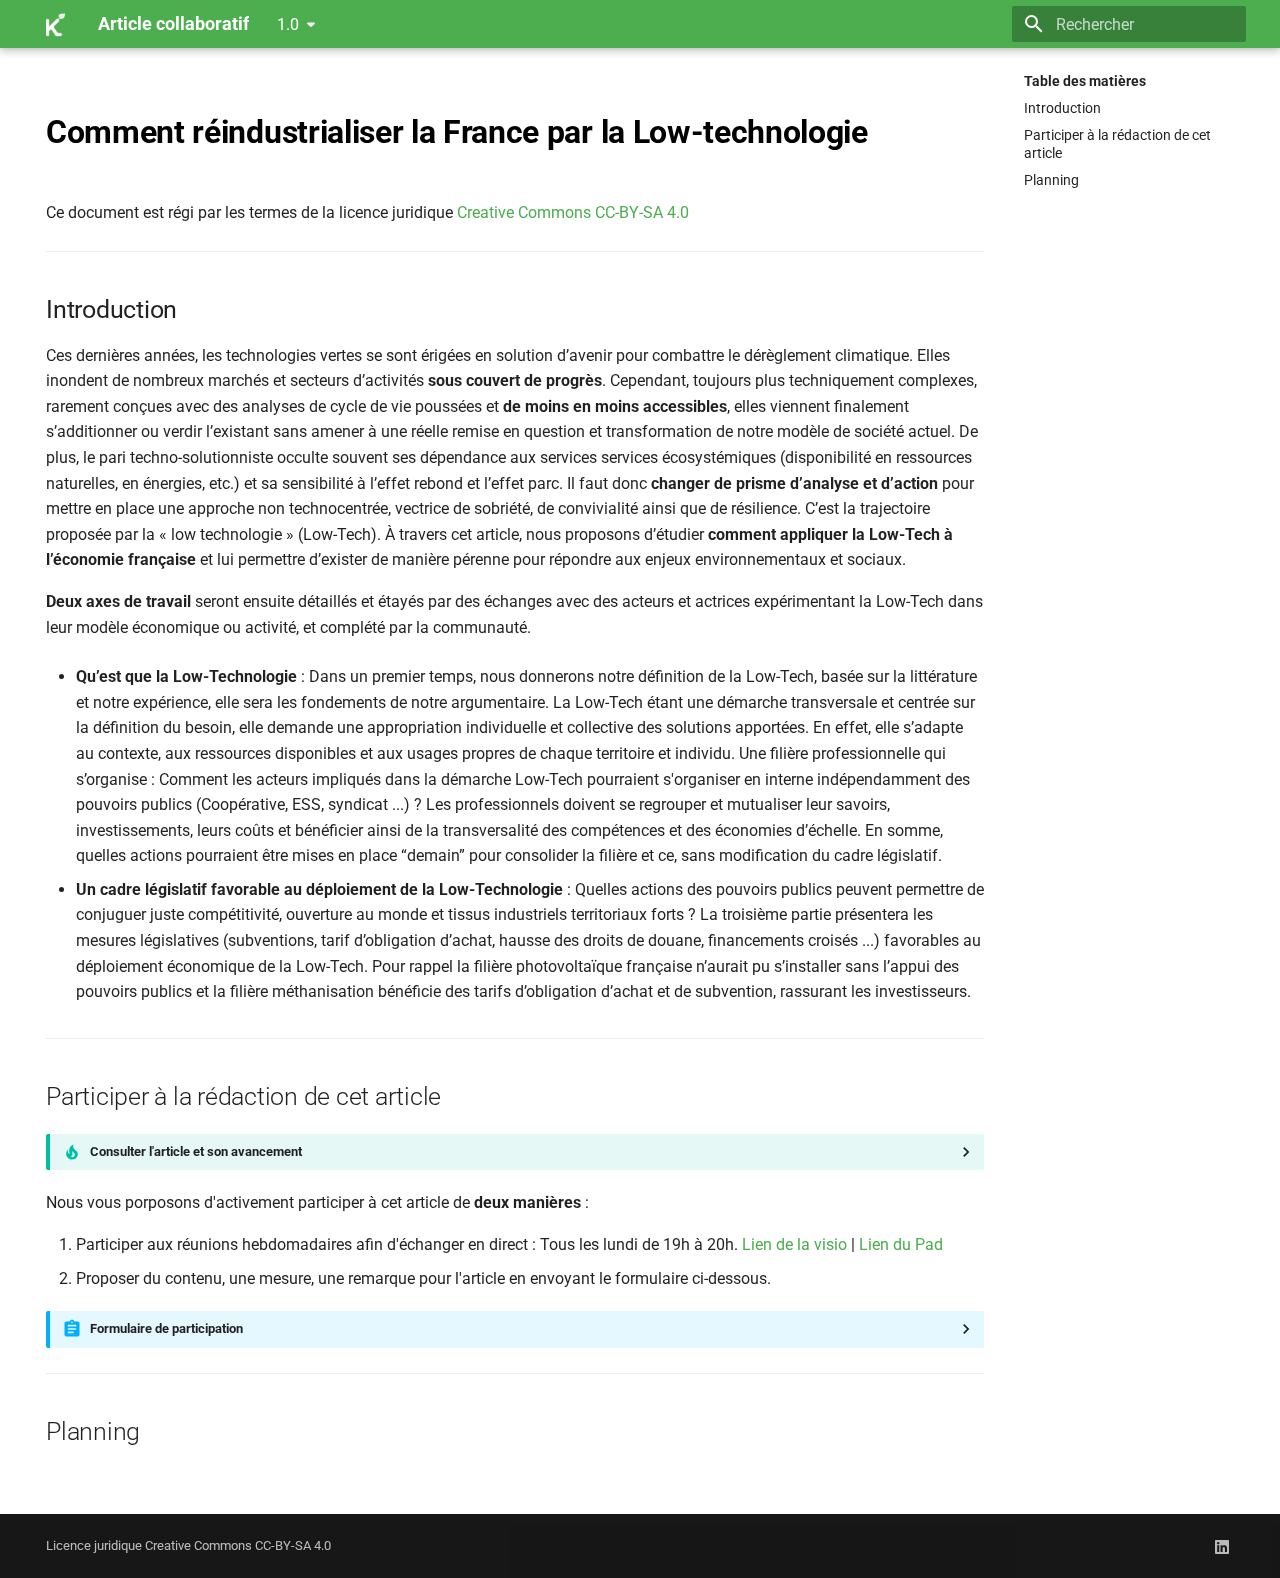
==== commit 8ee6ba9d: "Deployed af29f4a to 1.0 with MkDocs 1.3.0 and mike 1.1.2" ====
--- a/1.0/index.html
+++ b/1.0/index.html
@@ -70,7 +70,7 @@
     <div data-md-component="skip">
       
         
-        <a href="#participer-a-la-redaction-de-cet-article" class="md-skip">
+        <a href="#introduction" class="md-skip">
           Aller au contenu
         </a>
       
@@ -229,6 +229,13 @@
     <ul class="md-nav__list" data-md-component="toc" data-md-scrollfix>
       
         <li class="md-nav__item">
+  <a href="#introduction" class="md-nav__link">
+    Introduction
+  </a>
+  
+</li>
+      
+        <li class="md-nav__item">
   <a href="#participer-a-la-redaction-de-cet-article" class="md-nav__link">
     Participer à la rédaction de cet article
   </a>
@@ -236,8 +243,8 @@
 </li>
       
         <li class="md-nav__item">
-  <a href="#introduction" class="md-nav__link">
-    Introduction
+  <a href="#planning" class="md-nav__link">
+    Planning
   </a>
   
 </li>
@@ -277,6 +284,13 @@
     <ul class="md-nav__list" data-md-component="toc" data-md-scrollfix>
       
         <li class="md-nav__item">
+  <a href="#introduction" class="md-nav__link">
+    Introduction
+  </a>
+  
+</li>
+      
+        <li class="md-nav__item">
   <a href="#participer-a-la-redaction-de-cet-article" class="md-nav__link">
     Participer à la rédaction de cet article
   </a>
@@ -284,8 +298,8 @@
 </li>
       
         <li class="md-nav__item">
-  <a href="#introduction" class="md-nav__link">
-    Introduction
+  <a href="#planning" class="md-nav__link">
+    Planning
   </a>
   
 </li>
@@ -312,6 +326,43 @@
 </div>
 <p></html></p>
 <p>Ce document est régi par les termes de la licence juridique <a href="https://creativecommons.org/licenses/by-sa/4.0/deed.fr">Creative Commons CC-BY-SA 4.0</a></p>
+<hr />
+<h2 id="introduction"><strong>Introduction</strong><a class="headerlink" href="#introduction" title="Permanent link">&para;</a></h2>
+<p>Ces dernières années, les technologies vertes se sont érigées en solution d’avenir pour combattre le
+dérèglement climatique. Elles inondent de nombreux marchés et secteurs d’activités <strong>sous couvert de progrès</strong>.
+Cependant, toujours plus techniquement complexes, rarement conçues avec des analyses de cycle de vie
+poussées et <strong>de moins en moins accessibles</strong>, elles viennent finalement s’additionner ou verdir l’existant sans
+amener à une réelle remise en question et transformation de notre modèle de société actuel. De plus, le pari
+techno-solutionniste occulte souvent ses dépendance aux services services écosystémiques (disponibilité en ressources naturelles, en
+énergies, etc.) et sa sensibilité à l’effet rebond et l’effet parc.
+Il faut donc <strong>changer de prisme d’analyse et d’action</strong> pour mettre en place une approche non
+technocentrée, vectrice de sobriété, de convivialité ainsi que de résilience. C’est la trajectoire proposée par la
+« low technologie » (Low-Tech). À travers cet article, nous proposons d’étudier <strong>comment appliquer la Low-Tech à
+l’économie française</strong> et lui permettre d’exister de manière pérenne pour répondre aux enjeux environnementaux
+et sociaux.</p>
+<p><strong>Deux axes de travail</strong> seront ensuite détaillés et étayés par des échanges avec des acteurs et
+actrices expérimentant la Low-Tech dans leur modèle économique ou activité, et complété par la communauté.</p>
+<ul>
+<li>
+<p><strong>Qu’est que la Low-Technologie</strong> : Dans un premier temps, nous donnerons notre définition de la Low-Tech, basée
+sur la littérature et notre expérience, elle sera les fondements de notre argumentaire. La Low-Tech étant une
+démarche transversale et centrée sur la définition du besoin, elle demande une appropriation individuelle et
+collective des solutions apportées. En effet, elle s’adapte au contexte, aux ressources disponibles et aux usages
+propres de chaque territoire et individu. Une filière professionnelle qui s’organise : Comment les acteurs impliqués dans la démarche Low-Tech
+pourraient s'organiser en interne indépendamment des pouvoirs publics (Coopérative, ESS, syndicat ...) ? Les
+professionnels doivent se regrouper et mutualiser leur savoirs, investissements, leurs coûts et bénéficier ainsi
+de la transversalité des compétences et des économies d’échelle. En somme, quelles actions pourraient être
+mises en place “demain” pour consolider la filière et ce, sans modification du cadre législatif.</p>
+</li>
+<li>
+<p><strong>Un cadre législatif favorable au déploiement de la Low-Technologie</strong> : Quelles actions des pouvoirs publics peuvent
+permettre de conjuguer juste compétitivité, ouverture au monde et tissus industriels territoriaux forts ? La
+troisième partie présentera les mesures législatives (subventions, tarif d’obligation d’achat, hausse des droits de
+douane, financements croisés ...) favorables au déploiement économique de la Low-Tech. Pour rappel la filière
+photovoltaïque française n’aurait pu s’installer sans l’appui des pouvoirs publics et la filière méthanisation
+bénéficie des tarifs d’obligation d’achat et de subvention, rassurant les investisseurs.</p>
+</li>
+</ul>
 <hr />
 <h2 id="participer-a-la-redaction-de-cet-article">Participer à la rédaction de cet article<a class="headerlink" href="#participer-a-la-redaction-de-cet-article" title="Permanent link">&para;</a></h2>
 <details class="tip">
@@ -396,42 +447,7 @@
 </html><br><br></p>
 </details>
 <hr />
-<h2 id="introduction"><strong>Introduction</strong><a class="headerlink" href="#introduction" title="Permanent link">&para;</a></h2>
-<p>Ces dernières années, les technologies vertes se sont érigées en solution d’avenir pour combattre le
-dérèglement climatique. Elles inondent de nombreux marchés et secteurs d’activités <strong>sous couvert de progrès</strong>.
-Cependant, toujours plus techniquement complexes, rarement conçues avec des analyses de cycle de vie
-poussées et <strong>de moins en moins accessibles</strong>, elles viennent finalement s’additionner ou verdir l’existant sans
-amener à une réelle remise en question et transformation de notre modèle de société actuel. De plus, le pari
-techno-solutionniste occulte souvent ses dépendance aux services services écosystémiques (disponibilité en ressources naturelles, en
-énergies, etc.) et sa sensibilité à l’effet rebond et l’effet parc.
-Il faut donc <strong>changer de prisme d’analyse et d’action</strong> pour mettre en place une approche non
-technocentrée, vectrice de sobriété, de convivialité ainsi que de résilience. C’est la trajectoire proposée par la
-« low technologie » (Low-Tech). À travers cet article, nous proposons d’étudier <strong>comment appliquer la Low-Tech à
-l’économie française</strong> et lui permettre d’exister de manière pérenne pour répondre aux enjeux environnementaux
-et sociaux.</p>
-<p><strong>Deux axes de travail</strong> seront ensuite détaillés et étayés par des échanges avec des acteurs et
-actrices expérimentant la Low-Tech dans leur modèle économique ou activité, et complété par la communauté.</p>
-<ul>
-<li>
-<p><strong>Qu’est que la Low-Technologie</strong> : Dans un premier temps, nous donnerons notre définition de la Low-Tech, basée
-sur la littérature et notre expérience, elle sera les fondements de notre argumentaire. La Low-Tech étant une
-démarche transversale et centrée sur la définition du besoin, elle demande une appropriation individuelle et
-collective des solutions apportées. En effet, elle s’adapte au contexte, aux ressources disponibles et aux usages
-propres de chaque territoire et individu. Une filière professionnelle qui s’organise : Comment les acteurs impliqués dans la démarche Low-Tech
-pourraient s'organiser en interne indépendamment des pouvoirs publics (Coopérative, ESS, syndicat ...) ? Les
-professionnels doivent se regrouper et mutualiser leur savoirs, investissements, leurs coûts et bénéficier ainsi
-de la transversalité des compétences et des économies d’échelle. En somme, quelles actions pourraient être
-mises en place “demain” pour consolider la filière et ce, sans modification du cadre législatif.</p>
-</li>
-<li>
-<p><strong>Un cadre législatif favorable au déploiement de la Low-Technologie</strong> : Quelles actions des pouvoirs publics peuvent
-permettre de conjuguer juste compétitivité, ouverture au monde et tissus industriels territoriaux forts ? La
-troisième partie présentera les mesures législatives (subventions, tarif d’obligation d’achat, hausse des droits de
-douane, financements croisés ...) favorables au déploiement économique de la Low-Tech. Pour rappel la filière
-photovoltaïque française n’aurait pu s’installer sans l’appui des pouvoirs publics et la filière méthanisation
-bénéficie des tarifs d’obligation d’achat et de subvention, rassurant les investisseurs.</p>
-</li>
-</ul>
+<h2 id="planning">Planning<a class="headerlink" href="#planning" title="Permanent link">&para;</a></h2>
 <p><br></p>
 <style>
   .md-content__button {
@@ -442,8 +458,8 @@
 <style>
 .banner {
     /* The image used */
-    background-image: linear-gradient(to top left, rgba(200,200,200, 0.4) 10%, rgba(0,0,0, 0.4) 60%), url(./images/Engrenage.jpg);
-    height: 200px;
+    background-image: linear-gradient(115deg,rgba(255, 255, 255, 0),rgba(0, 0, 0, 0));
+    height: 100px;
     background-size:cover;
     position: relative;
     background-position: center;
@@ -455,13 +471,12 @@
   }
 
 .banner h1{
-    color: white;
+    color: black;
     font-weight: bold;
     position: absolute;
     text-align: center;
-    top: 50%;
-    left: 50%;
-    transform:translate(-50%,-50%);
+    top: 28%;
+    left: 0%;
 }
 
 
